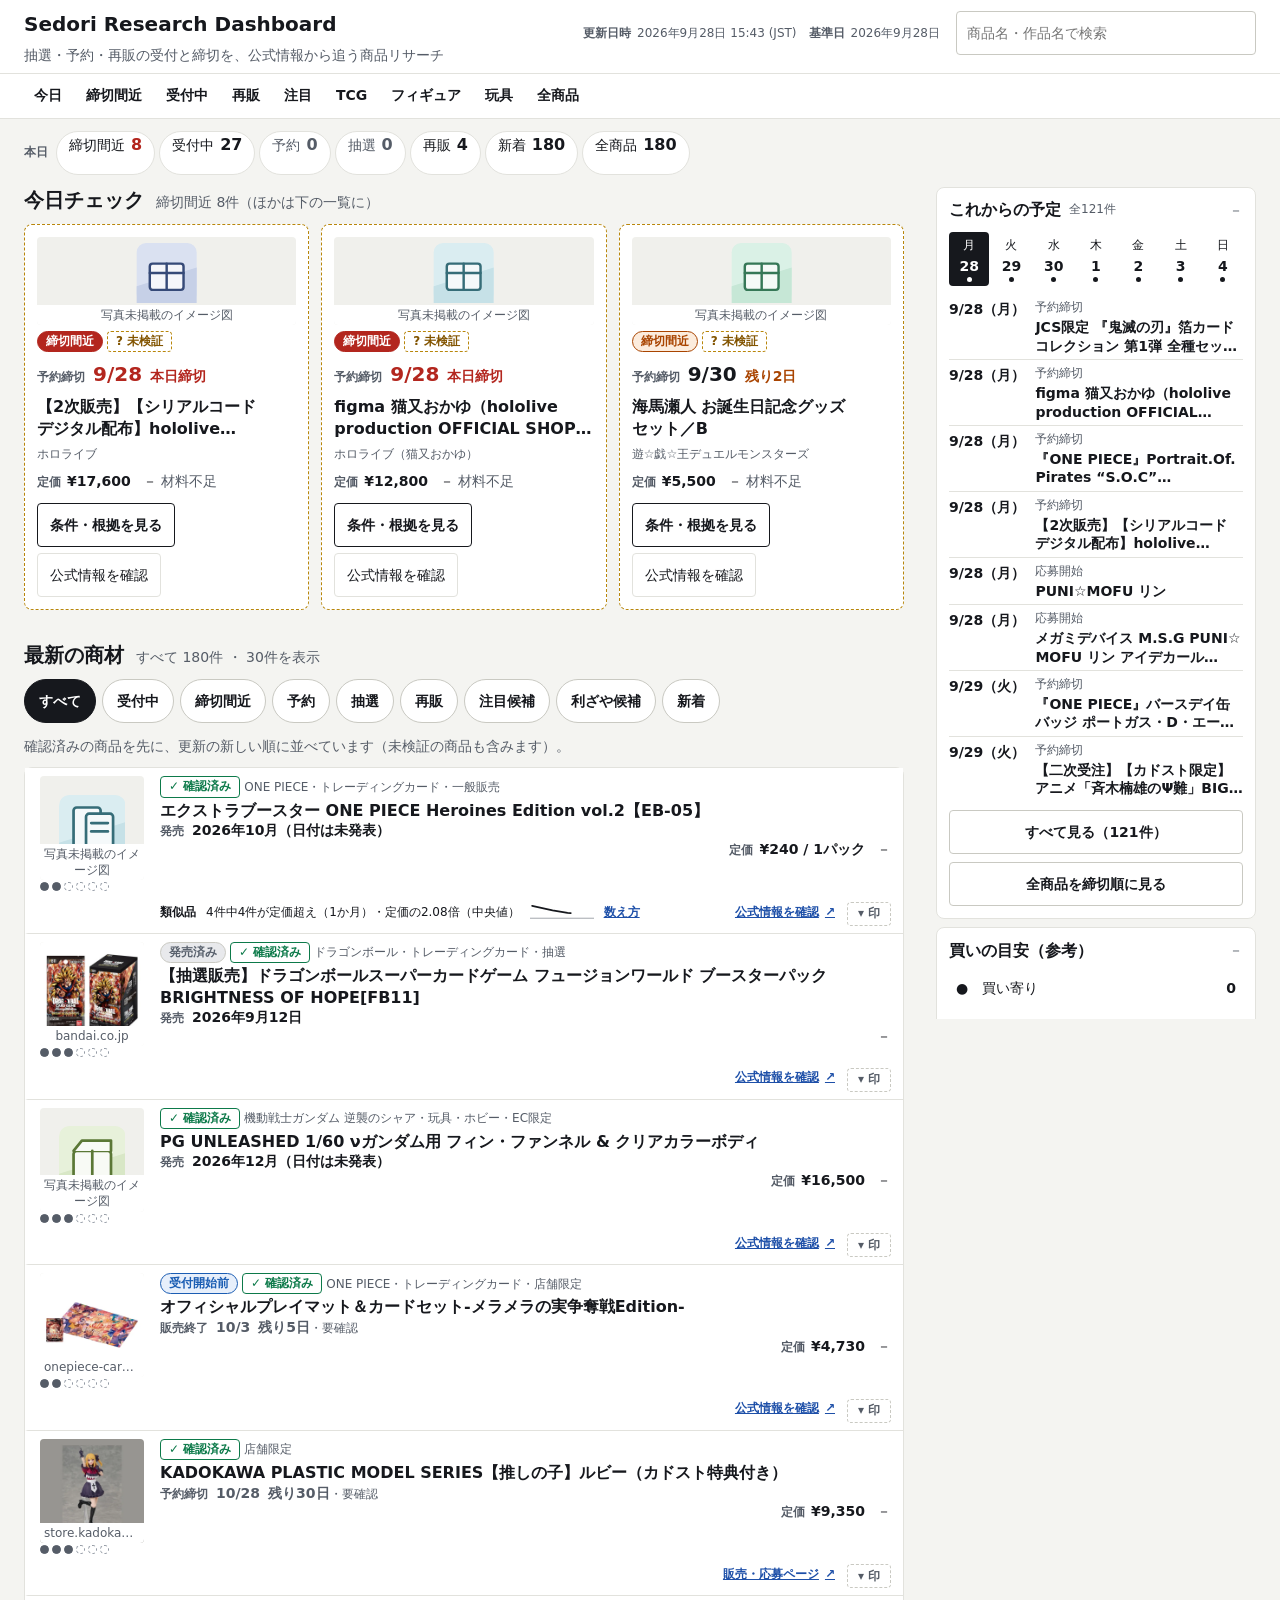
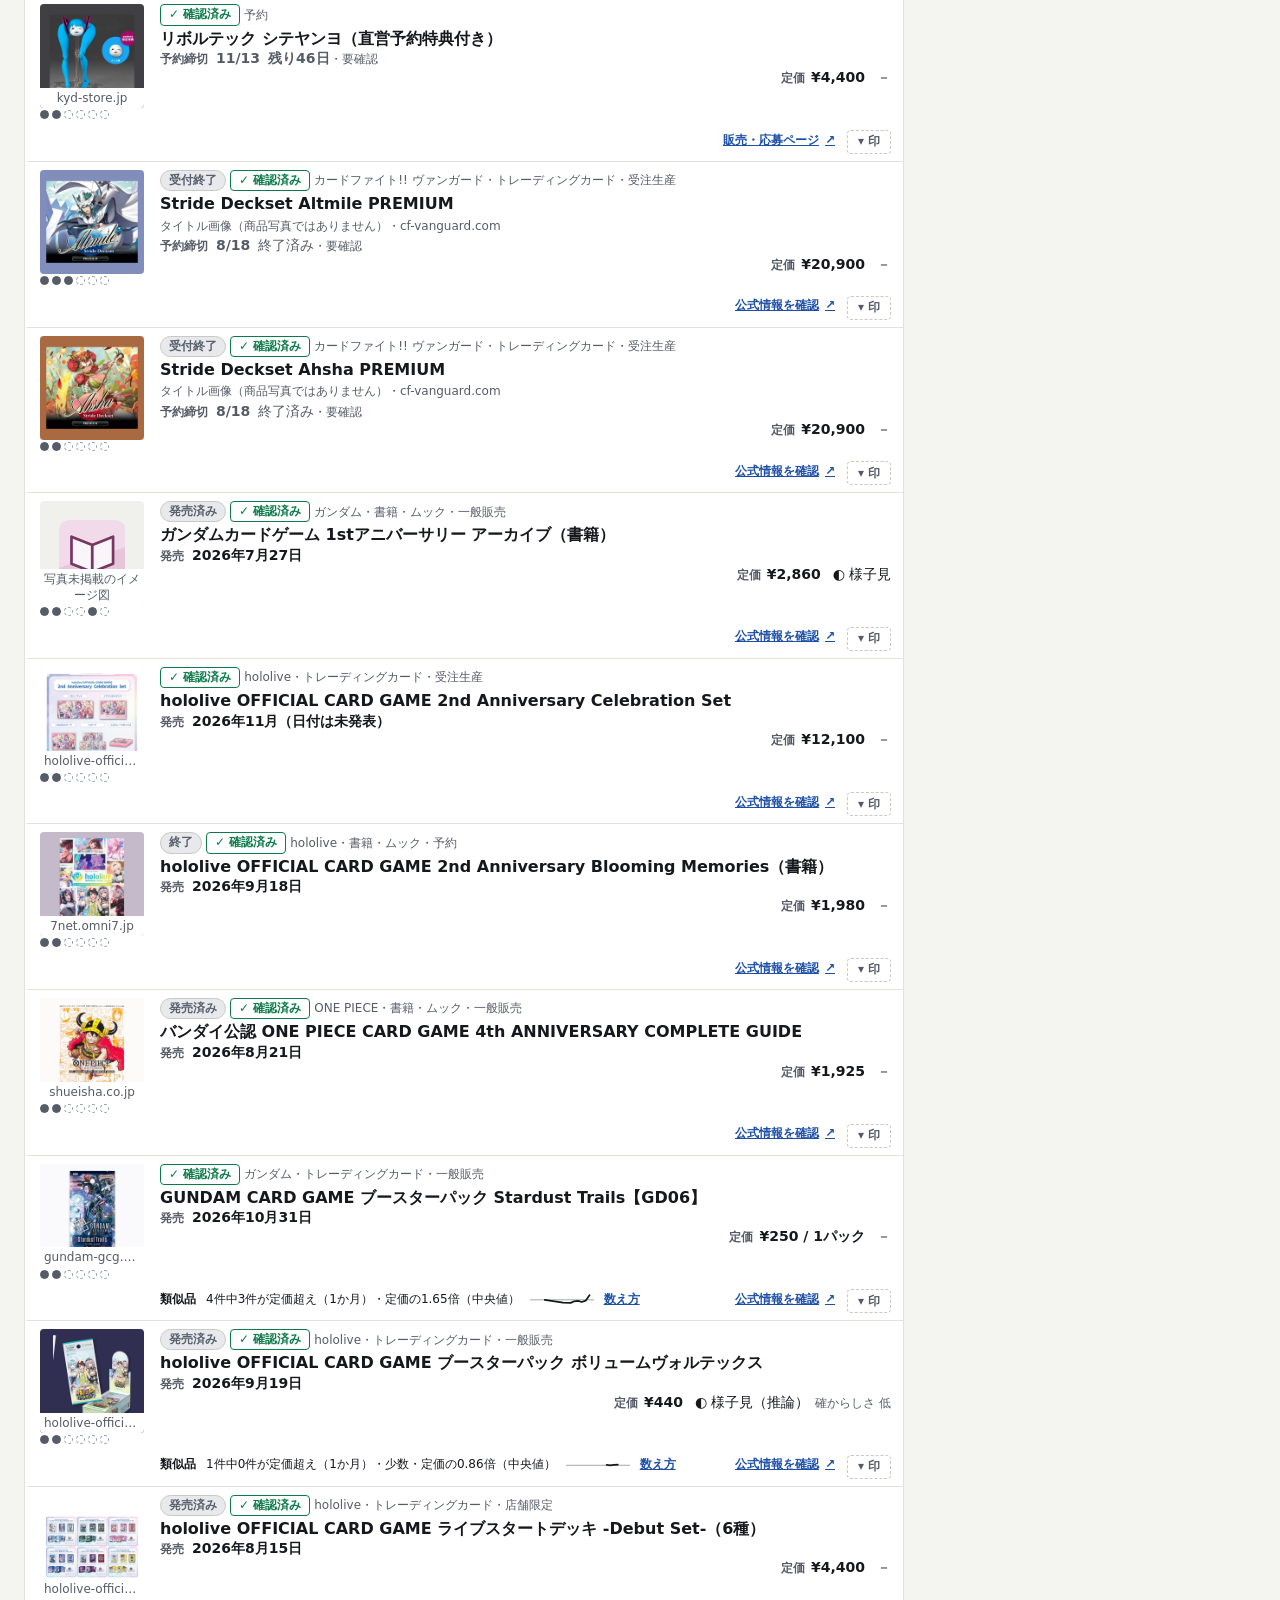
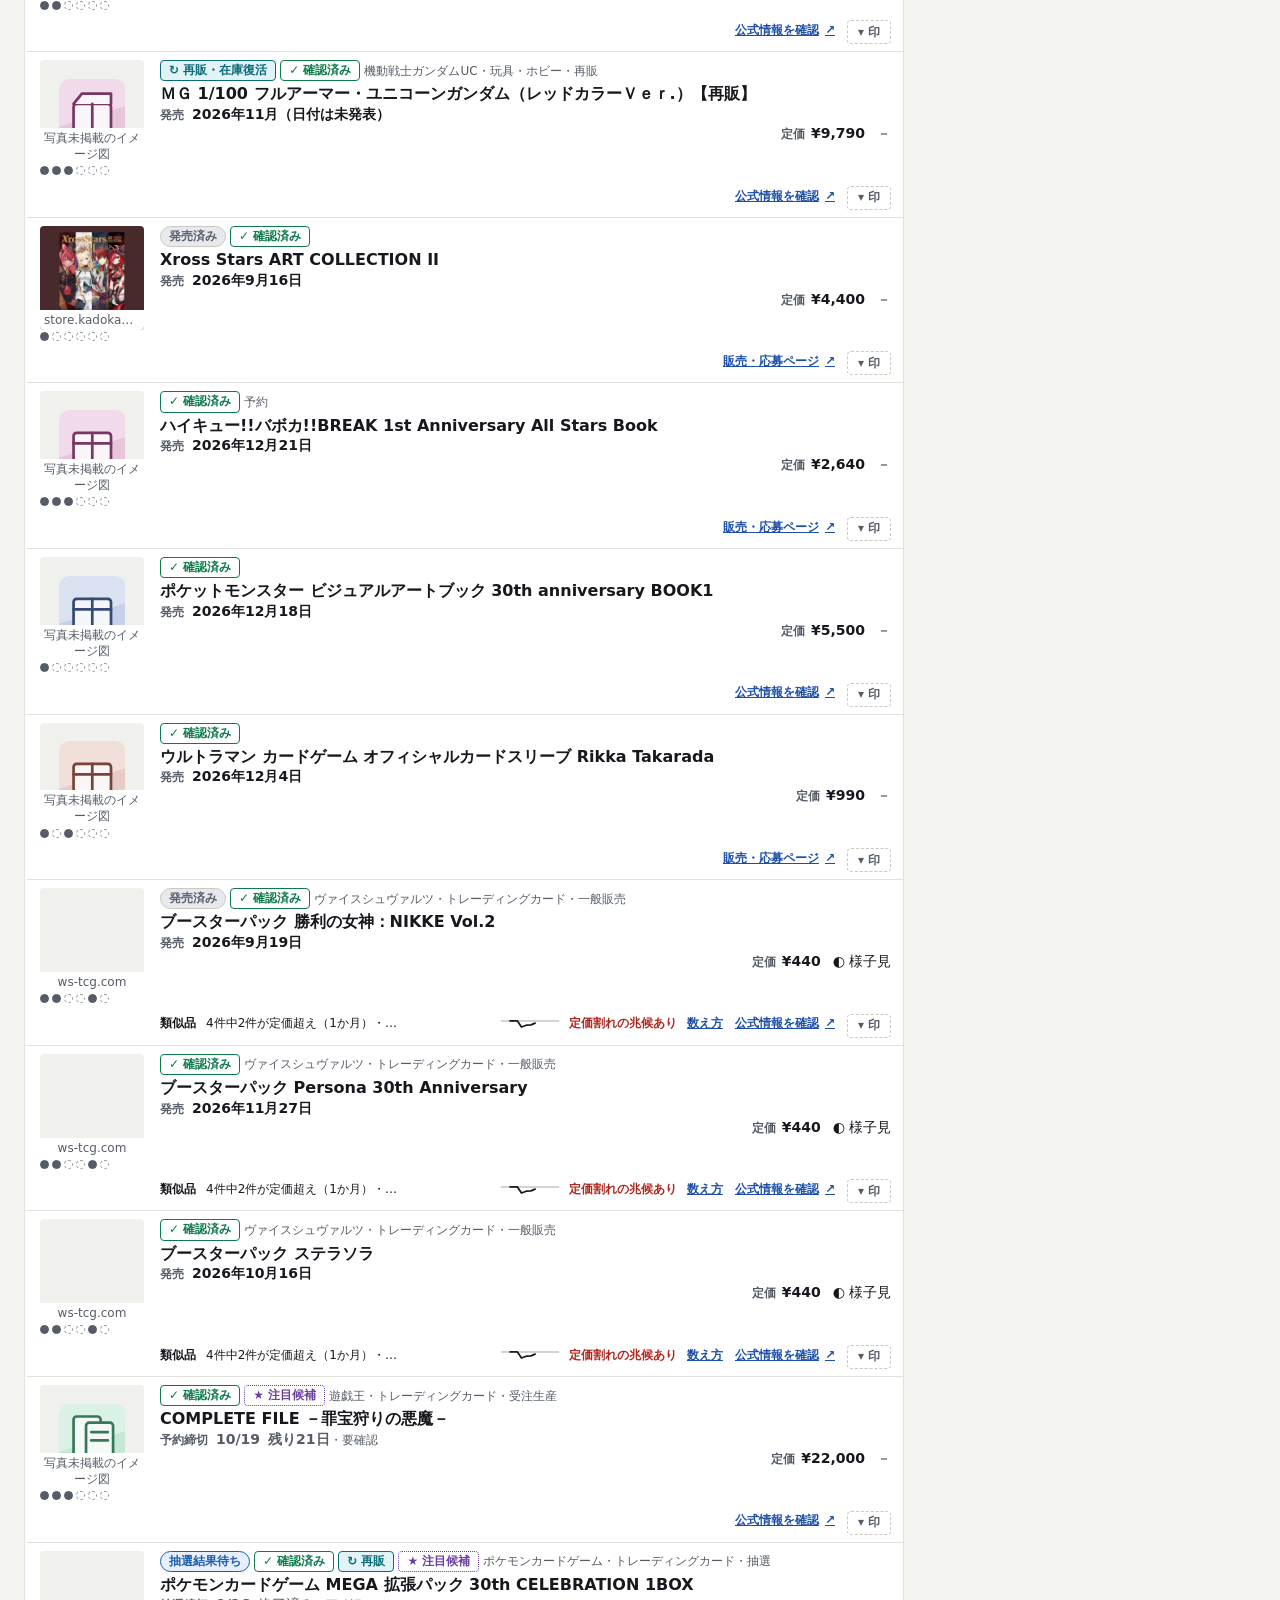
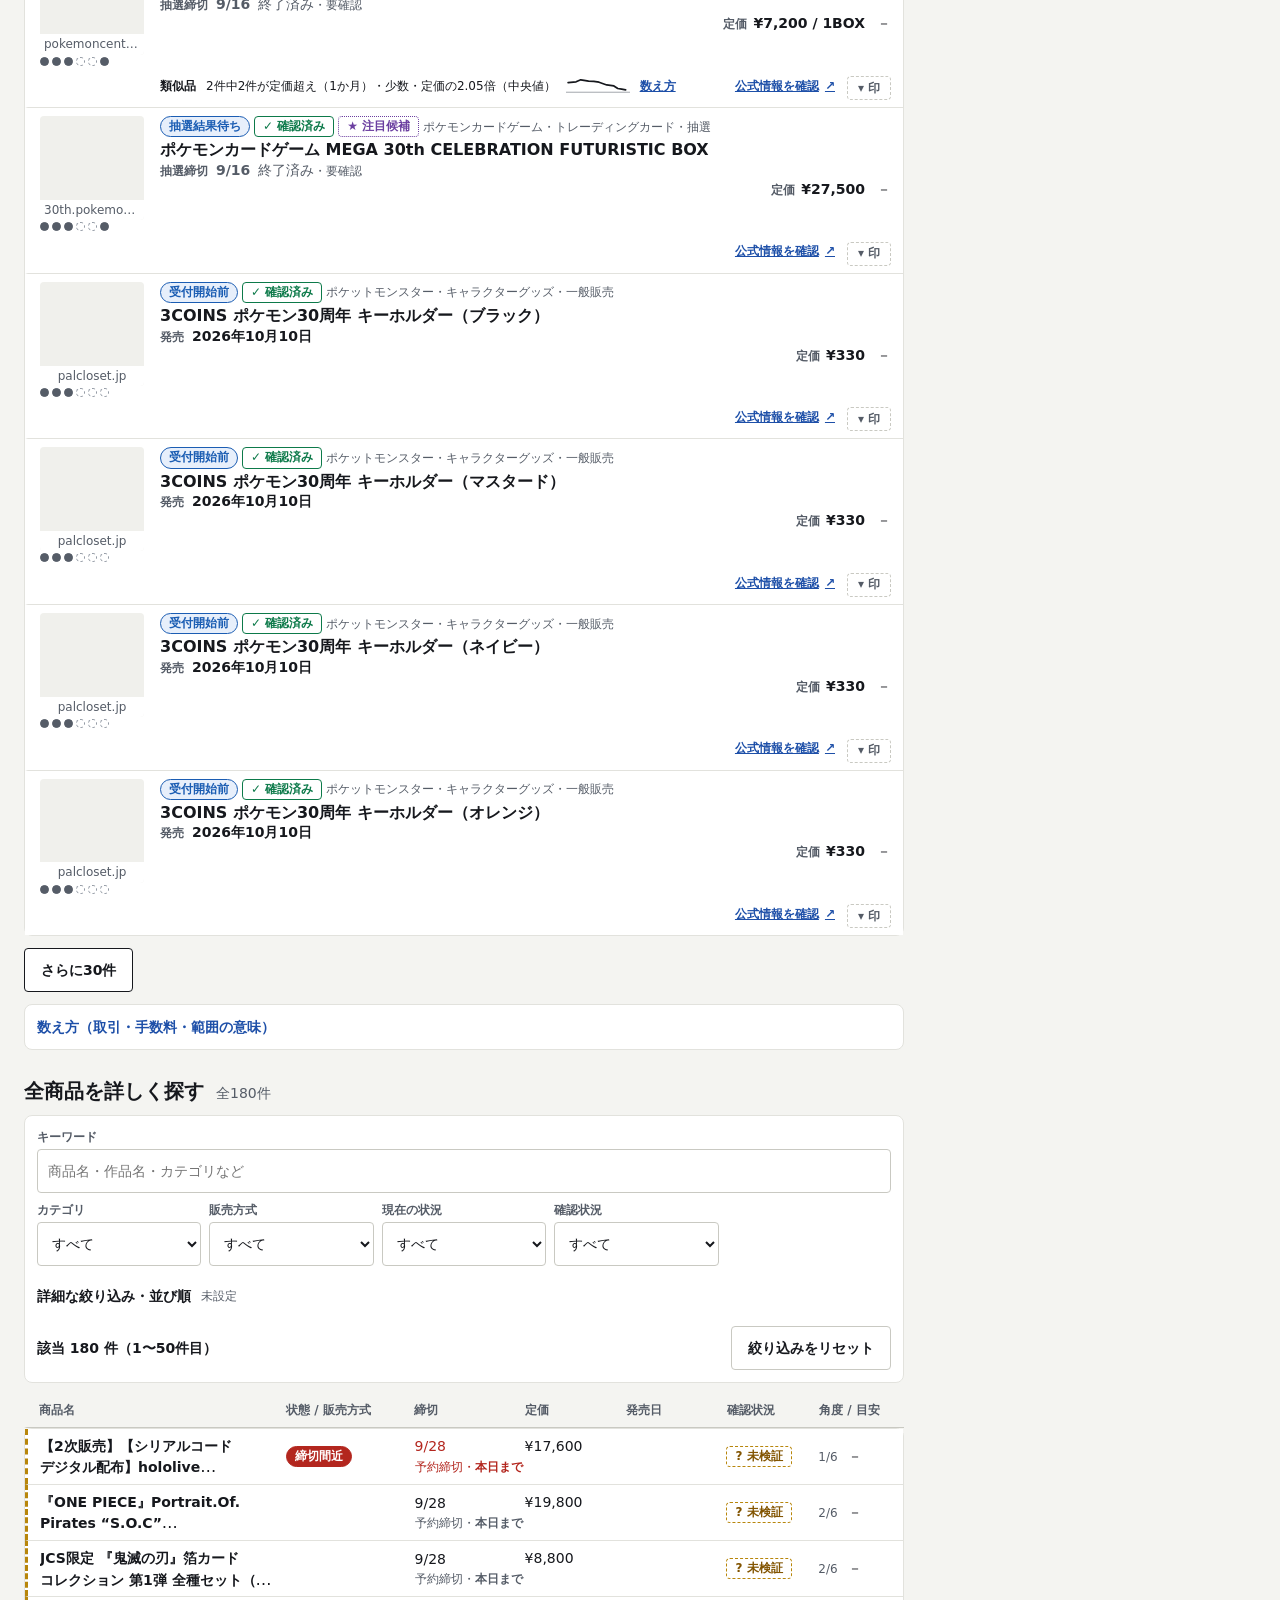
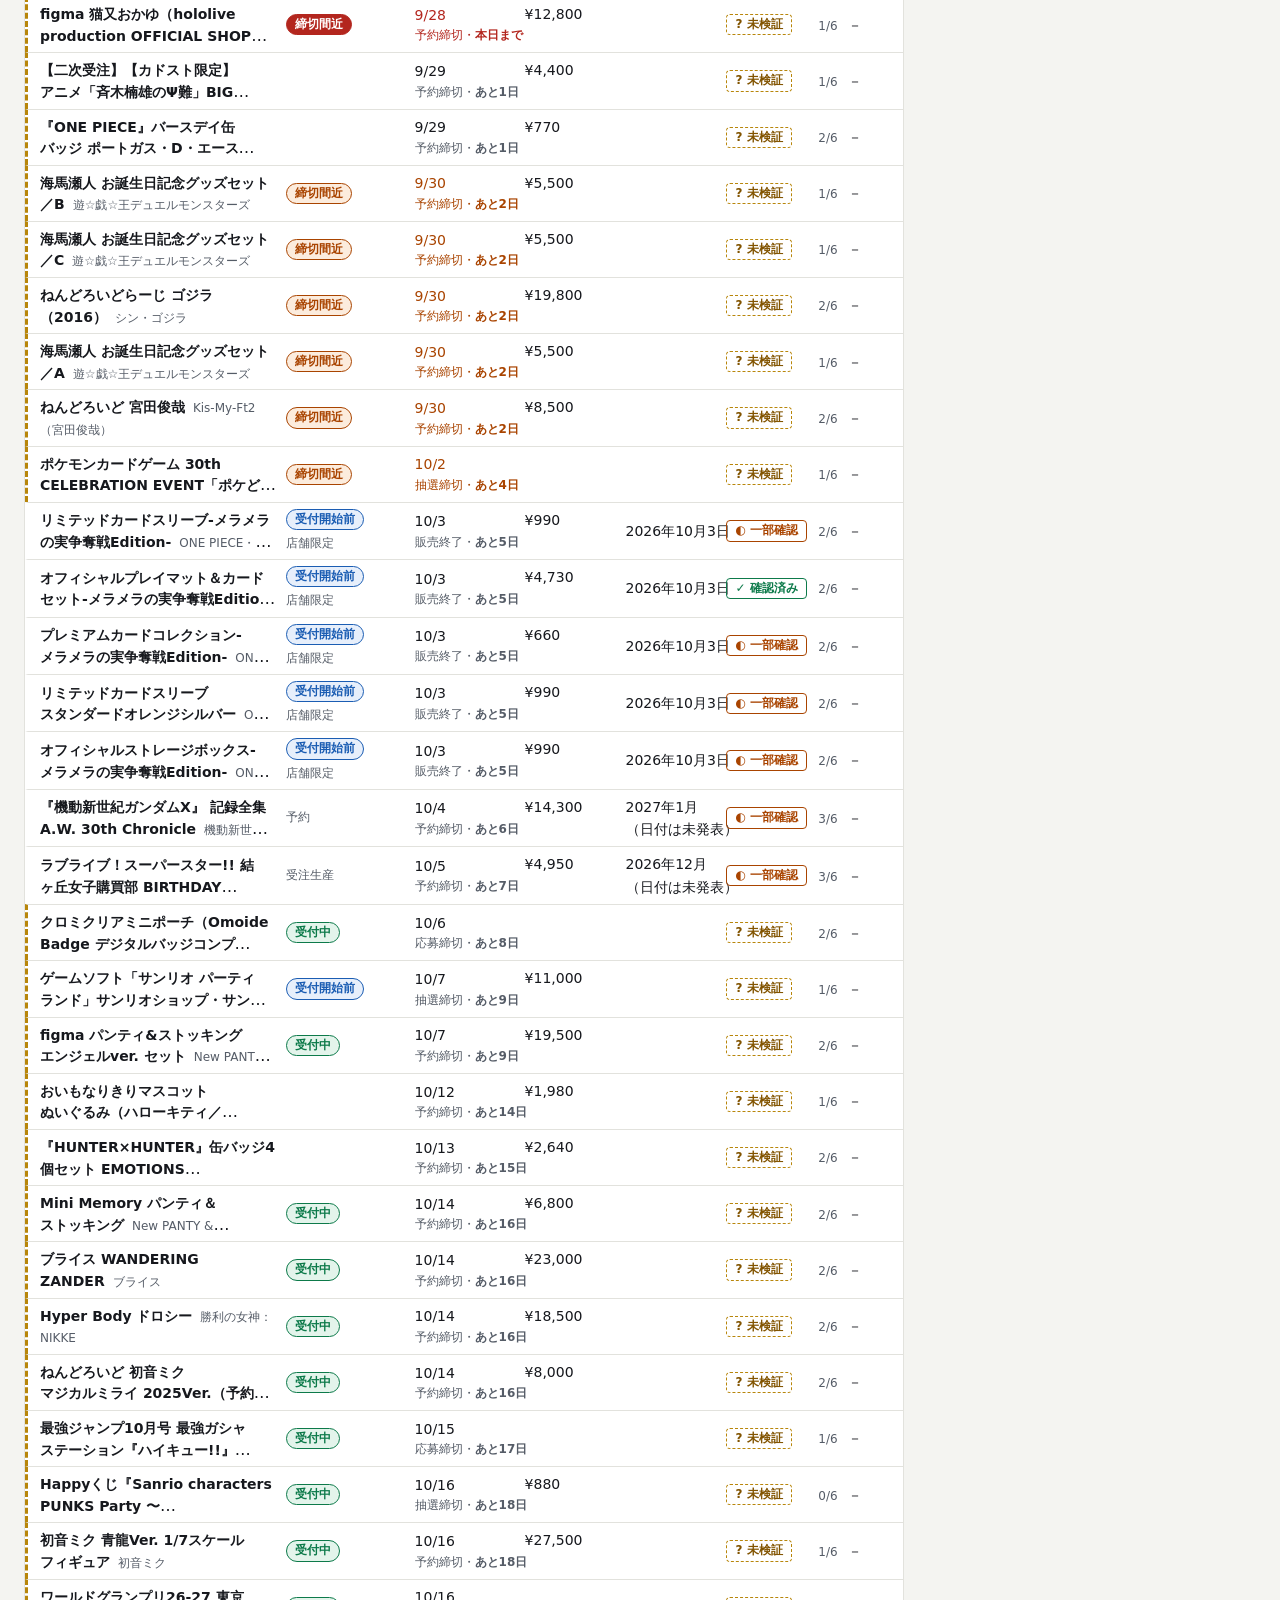
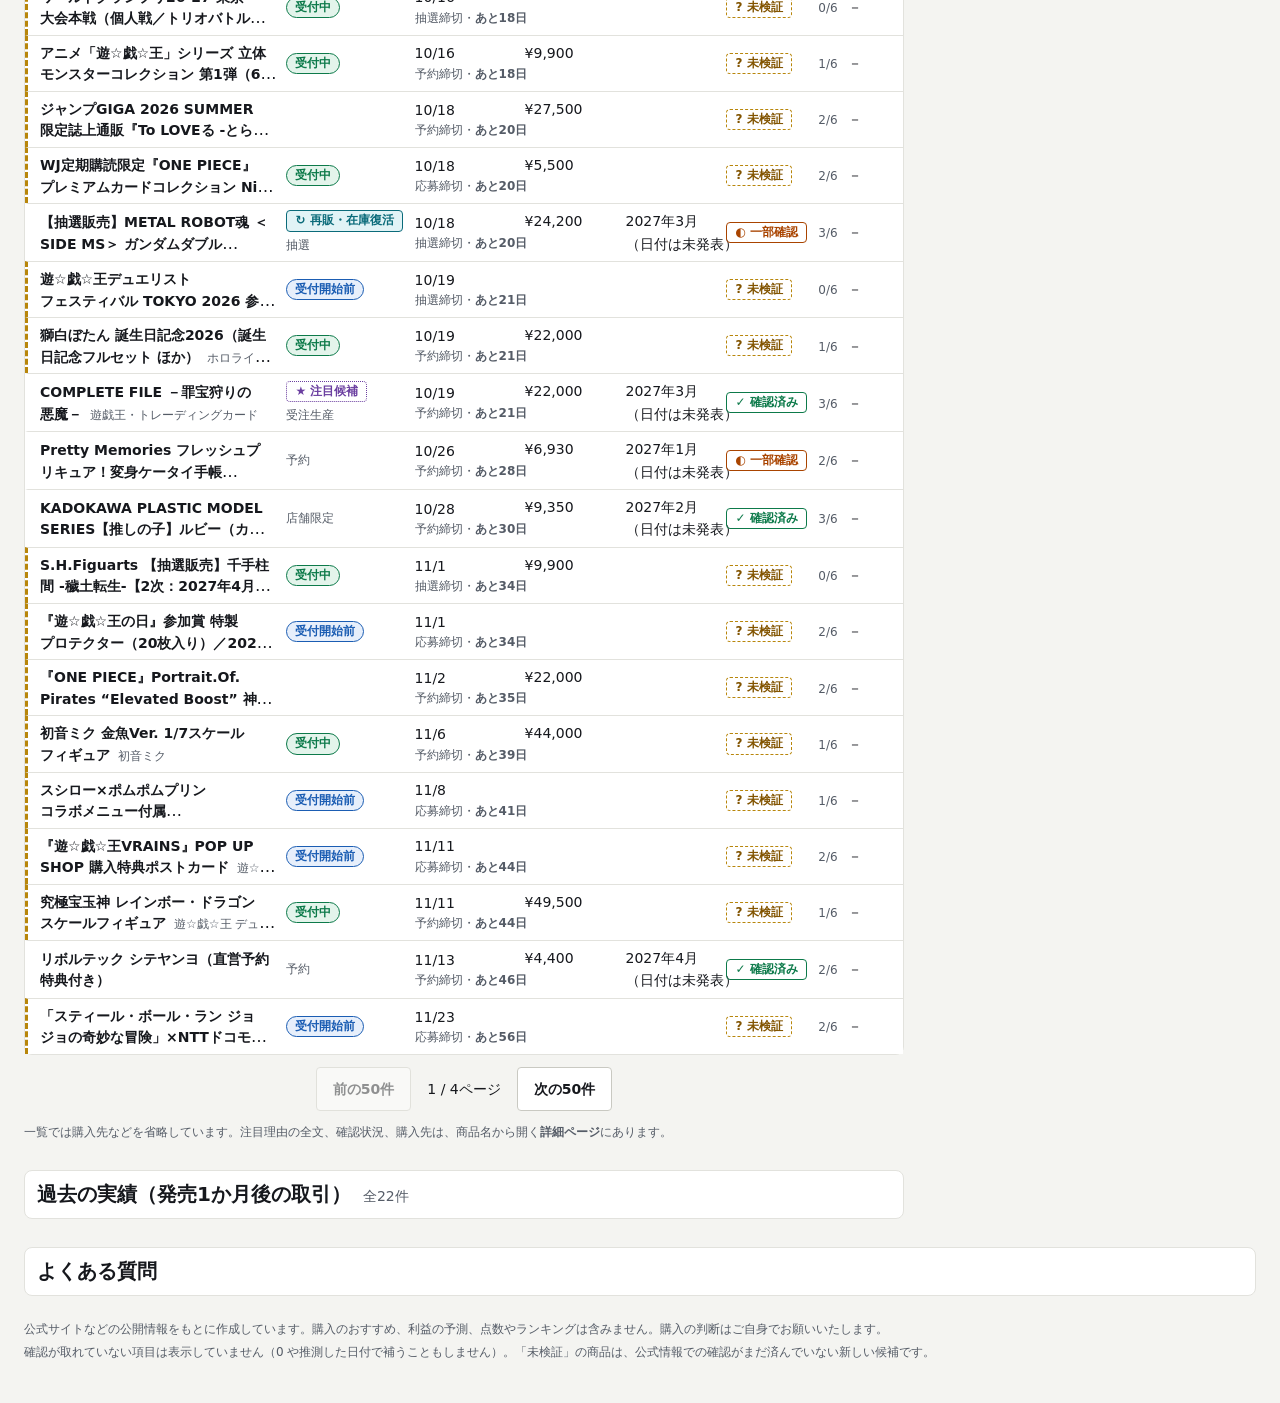
==== index.html @ 088f0142 "dashboard: update published data (2026-09-28 15:57 JST)" ====
<!DOCTYPE html>
<html lang="ja">
<head>
<meta charset="utf-8">
<meta name="viewport" content="width=device-width, initial-scale=1">
<meta name="color-scheme" content="light dark">
<meta name="referrer" content="no-referrer">
<meta http-equiv="Content-Security-Policy" content="default-src 'none'; script-src 'self'; style-src 'self' https://fonts.googleapis.com; font-src https://fonts.gstatic.com; connect-src 'self'; img-src 'self'; base-uri 'none'; form-action 'none'">
<meta name="description" content="抽選・予約・再販の受付状況や締切、発売日を、公式サイトなどの公開情報からまとめた一覧です。購入のおすすめや利益の予測は含みません。">
<title>Sedori Research Dashboard</title>
<link rel="preconnect" href="https://fonts.googleapis.com">
<link rel="preconnect" href="https://fonts.gstatic.com" crossorigin>
<link rel="stylesheet" href="https://fonts.googleapis.com/css2?family=IBM+Plex+Sans+JP:wght@400;500;700&amp;display=swap">
<link rel="stylesheet" href="assets/style.css">
</head>
<body data-page="index">
<a class="skip-link" href="#main">本文へ移動</a>

<!-- Masthead: name, one line of purpose, freshness, search. Compact on purpose: the first
     screen belongs to today's items, not to a banner. -->
<header class="masthead">
  <div class="shell masthead-in">
    <div class="brand">
      <p class="site-title"><a href="index.html">Sedori Research Dashboard</a></p>
      <p class="site-purpose">抽選・予約・再販の受付と締切を、公式情報から追う商品リサーチ</p>
    </div>
    <p class="site-meta">
      <span class="site-meta-item"><span class="site-meta-lbl">更新日時</span><span id="generated-at">—</span></span>
      <span class="site-meta-item"><span class="site-meta-lbl">基準日</span><span id="as-of">—</span></span>
    </p>
    <div class="masthead-search" role="search">
      <label class="visually-hidden" for="f-q-top">商品を検索</label>
      <input type="search" id="f-q-top" autocomplete="off" placeholder="商品名・作品名で検索">
    </div>
  </div>
</header>

<!-- Sticky navigation. In-page anchors; the old section ids select the matching feed chip. -->
<nav class="topnav" aria-label="主なメニュー">
  <div class="shell">
    <ul class="topnav-list" id="topnav-list">
      <li><a href="#today">今日</a></li>
      <li><a href="#sec-closing">締切間近</a></li>
      <li><a href="#sec-open">受付中</a></li>
      <li><a href="#sec-restock">再販</a></li>
      <li><a href="#sec-attention">注目</a></li>
      <li><button type="button" class="topnav-cat" data-nav-cat="TCG" aria-pressed="false">TCG</button></li>
      <li><button type="button" class="topnav-cat" data-nav-cat="FIGURE" aria-pressed="false">フィギュア</button></li>
      <li><button type="button" class="topnav-cat" data-nav-cat="TOY" aria-pressed="false">玩具</button></li>
      <li><a href="#sec-all">全商品</a></li>
    </ul>
  </div>
</nav>

<main class="shell" id="main">

  <div class="panel panel--error" id="error-panel" role="alert" hidden>
    <h2>データを読み込めませんでした</h2>
    <p id="error-detail"></p>
    <p>通信環境をご確認のうえ、しばらくしてからページを再読み込みしてください。</p>
  </div>

  <p class="loading" id="loading" role="status">商品の一覧を読み込んでいます…</p>

  <div id="app" hidden>

    <!-- Status strip: published counters (stats.json), one line. Each one selects the feed chip
         that uses the same predicate, so the number and the list never disagree. -->
    <div class="strip" id="kpi-row" role="group" aria-label="基準日の件数">
      <span class="strip-lbl">本日</span>
      <button type="button" class="kpi kpi--closing" data-kpi="closing" data-chip="closing" aria-pressed="false"><span class="kpi-label">締切間近</span><span class="kpi-num" id="kpi-closing">—</span></button>
      <button type="button" class="kpi" data-kpi="open" data-chip="open" aria-pressed="false"><span class="kpi-label">受付中</span><span class="kpi-num" id="kpi-open">—</span></button>
      <button type="button" class="kpi" data-kpi="preorder" data-chip="preorder" aria-pressed="false"><span class="kpi-label">予約</span><span class="kpi-num" id="kpi-preorder">—</span></button>
      <button type="button" class="kpi" data-kpi="lottery" data-chip="lottery" aria-pressed="false"><span class="kpi-label">抽選</span><span class="kpi-num" id="kpi-lottery">—</span></button>
      <button type="button" class="kpi" data-kpi="restock" data-chip="restock" aria-pressed="false"><span class="kpi-label">再販</span><span class="kpi-num" id="kpi-restock">—</span></button>
      <button type="button" class="kpi" data-kpi="new" data-chip="new" aria-pressed="false"><span class="kpi-label">新着</span><span class="kpi-num" id="kpi-new">—</span></button>
      <button type="button" class="kpi kpi--total" data-kpi="total" aria-pressed="false"><span class="kpi-label">全商品</span><span class="kpi-num" id="kpi-total">—</span></button>
    </div>

    <div class="layout">

      <!-- A 今日チェック: at most three FEATURED cards, closing soonest first. -->
      <section class="today" id="today" aria-labelledby="today-title">
        <div class="sec-head">
          <h2 class="sec-title" id="today-title">今日チェック</h2>
          <span class="sec-sub" id="today-sub"></span>
        </div>
        <ul class="featured" id="featured-list"></ul>
        <p class="sec-empty" id="today-empty" hidden>いまのところ、締切が近い受付中の商品はありません。</p>
      </section>

      <!-- B 最新の商材: one feed with chips. The old highlight sections are chips now; their ids stay
           here as anchors so links such as #sec-closing keep working and select the chip. -->
      <section class="sec sec--feed" id="feed" aria-labelledby="feed-title" data-sec>
        <span class="anchor" id="sec-closing"></span><span class="anchor" id="sec-nearterm"></span><span class="anchor" id="sec-open"></span><span class="anchor" id="sec-buyable"></span><span class="anchor" id="sec-lottery"></span><span class="anchor" id="sec-preorder"></span><span class="anchor" id="sec-restock"></span><span class="anchor" id="sec-attention"></span><span class="anchor" id="sec-margin"></span><span class="anchor" id="sec-backtest"></span><span class="anchor" id="sec-new"></span>
        <div class="sec-head">
          <h2 class="sec-title" id="feed-title">最新の商材</h2>
          <span class="sec-count" id="feed-count" data-sec-count aria-live="polite"></span>
        </div>
        <div class="chips-row" id="feed-chips" role="group" aria-label="表示する商品を選ぶ">
          <button type="button" class="fchip" data-chip="all" aria-pressed="true">すべて</button>
          <button type="button" class="fchip" data-chip="open" aria-pressed="false">受付中</button>
          <button type="button" class="fchip" data-chip="closing" aria-pressed="false">締切間近</button>
          <button type="button" class="fchip" data-chip="preorder" aria-pressed="false">予約</button>
          <button type="button" class="fchip" data-chip="lottery" aria-pressed="false">抽選</button>
          <button type="button" class="fchip" data-chip="restock" aria-pressed="false">再販</button>
          <button type="button" class="fchip" data-chip="attention" aria-pressed="false">注目候補</button>
          <button type="button" class="fchip" data-chip="margin" aria-pressed="false">利ざや候補</button>
          <button type="button" class="fchip" data-chip="new" aria-pressed="false">新着</button>
        </div>

        <div class="feed-notes">
          <p class="feed-note" data-note="all">確認済みの商品を先に、更新の新しい順に並べています（未検証の商品も含みます）。</p>
          <p class="feed-note" data-note="open" hidden>受付中であることを<strong>確認できた</strong>商品です（販売方式が公表されていないものを含みます）。</p>
          <p class="feed-note" data-note="closing" hidden>受付中であることを<strong>確認できた</strong>商品のうち、締切まで7日以内のものです。</p>
          <p class="feed-note" data-note="preorder" hidden>受付中を<strong>確認できた</strong>予約・受注生産の商品です。</p>
          <p class="feed-note" data-note="lottery" hidden>応募を受け付けていることを<strong>確認できた</strong>抽選です。</p>
          <p class="feed-note" data-note="restock" hidden>再販・在庫復活を<strong>確認できた</strong>商品です。</p>
          <p class="feed-note" data-note="attention" hidden>販売方法の制限と類似品の取引記録の<strong>両方を確認できた</strong>商品です。おすすめや期待値を示すものではありません。</p>
          <p class="feed-note" id="sec-new-note" data-note="new" hidden>掲載を始めてから14日以内の商品です。</p>
          <div class="feed-note margin-box" data-note="margin" hidden>
            <p class="margin-state" id="margin-state" aria-live="polite"></p>
            <p class="margin-caveat">類似商品の発売後の取引を参考に表示しています。利益予測ではありません。</p>
            <details class="margin-how">
              <summary>算出方法を見る</summary>
              <ul class="margin-keys">
                <li><strong>並び</strong><span>買いの目安（この商品自身の根拠を先に、推論を後に）→ 似た商品の取引価格が定価の何倍だったか → 締切の近さ。順位や評価ではありません。</span></li>
                <li><strong>倍率</strong><span>数字はすべて似た過去の商品の取引で、この商品の価格ではありません。取引価格の中央値を、その商品の定価で割ったものです（販売手数料を引く前）。</span></li>
                <li><strong>利益ではありません</strong><span>目安の段階は販売手数料を引いた価格で比べていますが、送料などの費用は差し引いていません。定価で買えた場合の話で、抽選品は当選が前提です。</span></li>
                <li><strong>推論</strong><span>この商品自身ではなく、似た種類の商品の過去の結果から出した目安です。確からしさ「低」です。</span></li>
              </ul>
            </details>
            <div class="margin-near-wrap" id="margin-near-wrap" hidden>
              <h3 class="sub-title">判定に近い商品（あと何が必要か）</h3>
              <ul class="margin-near" id="margin-near"></ul>
            </div>
          </div>
        </div>

        <ul class="feed-list" id="feed-list" data-sec-list></ul>
        <p class="sec-empty" id="feed-empty" data-sec-empty hidden></p>

        <!-- 締切間近 only: rows whose date is within 7 days but whose acceptance was not confirmed.
             Deliberately a weaker, separate list — never counted or styled as 締切間近. -->
        <div class="feed-aux" id="feed-aux" hidden>
          <h3 class="sub-title"><span class="tag-warn">要確認</span>期日が7日以内（締切間近以外）</h3>
          <p class="feed-aux-note">期日まで7日以内ですが、<strong>受付中かどうかはまだ確認できていません</strong>。応募の前に公式ページをご確認ください。</p>
          <ul class="feed-list feed-list--aux" id="feed-aux-list"></ul>
        </div>

        <div class="feed-foot">
          <button type="button" class="btn" id="feed-more" hidden>さらに30件</button>
          <button type="button" class="btn btn--quiet" id="feed-to-list" hidden>この条件で全商品一覧を開く</button>
        </div>
      </section>

      <!-- Right rail (desktop) / inline modules (phone). -->
      <aside class="rail" id="rail" aria-label="予定と絞り込み">

        <details class="rail-mod" id="sec-schedule" data-open-phone open>
          <summary class="rail-sum"><span class="rail-title" id="sched-title">これからの予定</span><span class="rail-aux" id="sched-count"></span></summary>
          <div class="rail-body">
            <ol class="sched-week" id="sched-week" aria-label="基準日からの7日間"></ol>
            <ul class="sched-list" id="sched-list" aria-label="予定の一覧"></ul>
            <p class="sched-empty" id="sched-empty" hidden>この分野で、基準日以降の日付が公表されている予定はありません。</p>
            <button type="button" class="btn btn--quiet sched-more" id="sched-more" aria-expanded="false" aria-controls="sched-list" hidden>すべて見る</button>
            <button type="button" class="btn btn--quiet sched-more" id="sched-to-list">全商品を締切順に見る</button>
          </div>
        </details>

        <!-- 買いの目安（参考）: four counts, glyph + word (never colour alone). Each filters 全商品一覧. -->
        <details class="rail-mod" id="buy-panel">
          <summary class="rail-sum"><span class="rail-title" id="buy-title">買いの目安（参考）</span></summary>
          <div class="rail-body">
            <ul class="buy-list">
              <li><button type="button" class="buy-line" data-buy="LEAN_BUY" aria-pressed="false"><span class="buy-glyph" aria-hidden="true">●</span><span class="buy-word">買い寄り</span><span class="buy-n" id="buy-n-LEAN_BUY">—</span><span class="buy-inf" id="buy-inf-LEAN_BUY" hidden></span></button></li>
              <li><button type="button" class="buy-line" data-buy="MIXED_SIGNALS" aria-pressed="false"><span class="buy-glyph" aria-hidden="true">◐</span><span class="buy-word">様子見</span><span class="buy-n" id="buy-n-MIXED_SIGNALS">—</span><span class="buy-inf" id="buy-inf-MIXED_SIGNALS" hidden></span></button></li>
              <li><button type="button" class="buy-line" data-buy="LEAN_SKIP" aria-pressed="false"><span class="buy-glyph" aria-hidden="true">○</span><span class="buy-word">見送り寄り</span><span class="buy-n" id="buy-n-LEAN_SKIP">—</span><span class="buy-inf" id="buy-inf-LEAN_SKIP" hidden></span></button></li>
              <li><button type="button" class="buy-line" data-buy="NOT_ENOUGH_EVIDENCE" aria-pressed="false"><span class="buy-glyph" aria-hidden="true">－</span><span class="buy-word">材料不足</span><span class="buy-n" id="buy-n-NOT_ENOUGH_EVIDENCE">—</span></button></li>
            </ul>
            <p class="rail-note" id="buy-headline" aria-live="polite">類似商品の発売後取引を参考表示。利益予測ではありません。</p>
            <a class="rail-link" id="buy-go" href="#sec-margin">利ざや候補を見る（<span id="buy-go-n">—</span>件）</a>
          </div>
        </details>

        <!-- あなたのチェック: the reader's own marks (browser only). -->
        <details class="rail-mod" id="my-check">
          <summary class="rail-sum"><span class="rail-title" id="my-check-title">あなたのチェック</span></summary>
          <div class="rail-body">
            <div class="my-check-grid">
              <button type="button" class="my-check-item" data-mark-filter="CANDIDATE"><span class="my-check-n" id="my-check-candidate">0</span><span>購入候補</span></button>
              <button type="button" class="my-check-item" data-mark-filter="WATCH"><span class="my-check-n" id="my-check-watch">0</span><span>様子見</span></button>
              <button type="button" class="my-check-item" data-mark-filter="SKIP"><span class="my-check-n" id="my-check-skip">0</span><span>見送り</span></button>
            </div>
            <p class="rail-note" id="my-check-note">印は各商品の「印」から付けられます。お使いのブラウザにだけ保存され、外部には送信されません。</p>
          </div>
        </details>

        <!-- 分野: buttons with aria-pressed (one at a time). A tab narrows every list on this page. -->
        <section class="rail-mod rail-mod--plain cat-tabs" id="cat-tabs" aria-labelledby="cat-tabs-title">
          <h2 class="rail-title" id="cat-tabs-title">分野</h2>
          <div class="cat-tabs-row" id="cat-tabs-row"></div>
          <p class="rail-note" id="cat-tabs-note" aria-live="polite" hidden></p>
        </section>

        <!-- 状態: one tap filters 全商品一覧 by the acceptance state. -->
        <section class="rail-mod rail-mod--plain" id="status-quick" aria-labelledby="status-quick-title">
          <h2 class="rail-title" id="status-quick-title">状態</h2>
          <div class="status-row" id="status-row"></div>
        </section>

        <details class="rail-mod" id="legend">
          <summary class="rail-sum"><span class="rail-title">使い方・表示の読み方</span></summary>
          <div class="rail-body">
            <ol class="howto-steps">
              <li><strong>今日の締切を見る</strong>「締切間近」「受付中」は受付中を確認できた商品だけです。</li>
              <li><strong>気になる商品に印を付ける</strong>各商品の「印」から。印はこのブラウザにだけ保存されます。</li>
              <li><strong>詳細ページで根拠を確かめる</strong>受付期間・出典・確認状況をすべて載せています。購入の判断はご自身でお願いします。</li>
            </ol>
            <ul class="legend-list">
              <li><span class="legend-sample"><span class="badge badge--open">受付中</span><span class="badge badge--urgent">締切間近</span></span><span><strong>塗りつぶし</strong>は、いまの状態です。</span></li>
              <li><span class="legend-sample"><span class="badge badge--ev-verified">確認済み</span><span class="badge badge--ev-partial">一部確認</span><span class="badge badge--ev-none">未検証</span></span><span><strong>枠線</strong>は、情報をどこまで確認できたかです。「未検証」は公式情報での確認がまだの商品です。</span></li>
              <li><span class="legend-sample"><span class="badge badge--flag">新着</span><span class="badge badge--restock">再販</span><span class="badge badge--attention">注目候補</span></span><span><strong>角型</strong>は補足の目印です。おすすめや買い時を示すものではありません。</span></li>
              <li><span class="legend-sample"><span class="buy-glyph" aria-hidden="true">● ◐ ○ －</span></span><span><strong>買いの目安</strong>は似た商品の過去の取引からの参考で、利益ではありません。あなたの「印」とは別のものです。</span></li>
              <li><span><strong>確認が取れていない項目は表示していません。</strong>載っていないことは「なし」や「0」という意味ではありません。</span></li>
            </ul>
          </div>
        </details>
      </aside>

      <!-- C 全商品を詳しく探す: the screener. Search + 4 basic filters + 詳細, dense table, 50 rows a page. -->
      <section class="sec sec--all" id="sec-all" aria-labelledby="all-title">
        <div class="sec-head">
          <h2 class="sec-title" id="all-title">全商品を詳しく探す</h2>
          <span class="sec-count" id="all-count"></span>
        </div>

        <div class="active-sec" id="active-sec" hidden>
          <span class="active-sec-label">絞り込み中:</span>
          <span class="active-sec-name" id="active-sec-name"></span>
          <button type="button" class="btn btn--quiet" id="active-sec-clear">この絞り込みを解除</button>
        </div>

        <form class="toolbar" id="toolbar" role="search" aria-label="商品の絞り込み">
          <div class="tb-grid">
            <div class="field tb-search">
              <label class="field-label" for="f-q">キーワード</label>
              <input type="search" id="f-q" name="q" autocomplete="off" placeholder="商品名・作品名・カテゴリなど">
            </div>
            <div class="field">
              <label class="field-label" for="f-cat">カテゴリ</label>
              <select id="f-cat"><option value="">すべて</option></select>
            </div>
            <div class="field">
              <label class="field-label" for="f-mode">販売方式</label>
              <select id="f-mode"><option value="">すべて</option></select>
            </div>
            <div class="field">
              <label class="field-label" for="f-status">現在の状況</label>
              <select id="f-status"><option value="">すべて</option></select>
            </div>
            <div class="field">
              <label class="field-label" for="f-ev">確認状況</label>
              <select id="f-ev">
                <option value="">すべて</option>
                <option value="VERIFIED">確認済み</option>
                <option value="PARTIAL">一部確認</option>
                <option value="UNVERIFIED">未検証</option>
              </select>
            </div>
          </div>

          <details class="tb-adv" id="tb-adv">
            <summary class="tb-adv-sum"><span>詳細な絞り込み・並び順</span><span class="tb-adv-state" id="tb-adv-state">未設定</span></summary>
            <div class="tb-grid">
              <div class="field">
                <label class="field-label" for="f-deadline">締切</label>
                <select id="f-deadline">
                  <option value="">すべて</option>
                  <option value="24h">24時間以内（受付中を確認）</option>
                  <option value="3d">3日以内（受付中を確認）</option>
                  <option value="7d">7日以内（受付中を確認）</option>
                  <option value="near_unconfirmed">7日以内（締切間近以外）</option>
                </select>
              </div>
              <div class="field">
                <label class="field-label" for="f-release">発売日</label>
                <select id="f-release">
                  <option value="">すべて</option>
                  <option value="upcoming">発売前</option>
                  <option value="released">発売済み</option>
                </select>
              </div>
              <div class="field">
                <label class="field-label" for="f-signal">注目理由</label>
                <select id="f-signal"><option value="">すべて</option></select>
              </div>
              <div class="field">
                <label class="field-label" for="f-profit">材料の集まり具合</label>
                <select id="f-profit">
                  <option value="">すべて</option>
                  <option value="NOT_EVALUATED">未評価</option>
                  <option value="PARTIAL">一部を確認</option>
                  <option value="ROUTE_EVIDENCE_PARTIAL">取得経路のみ確認</option>
                  <option value="PRICE_EVIDENCE_READY">過去の取引価格を確認</option>
                  <option value="FORMAL_READY">必要な材料がそろった</option>
                </select>
              </div>
              <div class="field">
                <label class="field-label" for="f-mark">あなたの印</label>
                <select id="f-mark">
                  <option value="">すべて</option>
                  <option value="UNDECIDED">印なし</option>
                  <option value="CANDIDATE">購入候補</option>
                  <option value="WATCH">様子見</option>
                  <option value="SKIP">見送り</option>
                </select>
              </div>
              <div class="field">
                <label class="field-label" for="f-buy">買いの目安</label>
                <select id="f-buy">
                  <option value="">すべて</option>
                  <option value="LEAN_BUY">買い寄り</option>
                  <option value="MIXED_SIGNALS">様子見</option>
                  <option value="LEAN_SKIP">見送り寄り</option>
                  <option value="NOT_ENOUGH_EVIDENCE">判断材料不足</option>
                </select>
              </div>
              <div class="field">
                <label class="field-label" for="f-sort">並び順</label>
                <select id="f-sort">
                  <option value="deadline">締切が近い順</option>
                  <option value="buy">買いの目安順</option>
                  <option value="new">新着順</option>
                  <option value="release">発売日順</option>
                  <option value="price">定価が安い順</option>
                  <option value="updated">更新順</option>
                </select>
              </div>
            </div>
            <div class="tb-toggles">
              <label class="chk"><input type="checkbox" id="f-new"><span>新着のみ</span></label>
              <label class="chk"><input type="checkbox" id="f-restock"><span>再販情報がある商品のみ</span></label>
              <label class="chk"><input type="checkbox" id="f-attn"><span>注目候補のみ</span></label>
            </div>
          </details>

          <div class="tb-foot">
            <p class="result-count" id="result-count" aria-live="polite" aria-atomic="true">該当 — 件</p>
            <button type="button" class="btn btn--quiet" id="btn-reset">絞り込みをリセット</button>
          </div>
        </form>

        <!-- Column header of the desktop table. Sticky, so a column keeps its meaning while scrolling. -->
        <div class="list-head" id="list-head" aria-hidden="true">
          <span>商品名</span><span>状態 / 販売方式</span><span>締切</span><span>定価</span>
          <span>発売日</span><span>確認状況</span><span>角度 / 目安</span>
        </div>

        <ul class="screener" id="list"></ul>

        <p class="empty" id="list-empty" hidden>条件に合う商品が見つかりませんでした。キーワードを短くするか、「絞り込みをリセット」ですべての商品を表示できます。</p>

        <nav class="pager" id="list-pager" aria-label="全商品一覧のページ" hidden>
          <button type="button" class="btn btn--quiet" id="pager-prev">前の50件</button>
          <span class="pager-state" id="pager-state" aria-live="polite"></span>
          <button type="button" class="btn btn--quiet" id="pager-next">次の50件</button>
        </nav>

        <p class="note-line" id="list-note">一覧では購入先などを省略しています。注目理由の全文、確認状況、購入先は、商品名から開く<strong>詳細ページ</strong>にあります。</p>
      </section>

      <!-- D 過去の実績: collapsed. Realised arithmetic of past products, not the current products' prices. -->
      <details class="past" id="sec-track" hidden>
        <summary class="past-sum"><span class="sec-title" id="track-title">過去の実績（発売1か月後の取引）</span><span class="sec-count" id="track-count"></span></summary>
        <p class="note-line">過去に発売された商品が、発売1か月後にいくらで取引されたかの実績です（取引3件以上・期間を最後まで集計できたものだけ）。定価の何倍で売れたかの順に並べています。販売手数料10%を引いた受取額と定価の差と、公式料金表の送料の幅を示しています。仕入れ時の送料・梱包材は含まず、利益ではありません。</p>
        <ul class="track-list" id="track-list"></ul>
      </details>

    </div>
  </div>

  <!-- よくある質問 / 表示の読み方: closed by default. -->
  <details class="faq" id="faq">
    <summary class="faq-sum"><span class="sec-title">よくある質問</span></summary>
    <dl class="faq-list">
      <div>
        <dt>当選しやすさや当選確率は分かりますか？</dt>
        <dd>当選確率は掲載していません。応募者数や当選数が公表されておらず、計算できないためです。代わりに、抽選かどうか、応募期間、当選発表日、購入・応募の上限など、公表されている情報を載せています。</dd>
      </div>
      <div>
        <dt>利益の見込みは分かりますか？</dt>
        <dd>利益額や見込み額は表示しません。「利ざや候補」は買いの目安と似た商品の倍率の順に並べた参考で、利益の順位ではありません。似た過去の商品が販売手数料を引いても定価をどれだけ上回って取引されたかを詳細ページに載せていますが、送料などは差し引いていないため利益ではありません。定価で購入できた場合の数字で、抽選品は当選が前提です。</dd>
      </div>
      <div>
        <dt>「定価」は仕入れ値ですか？</dt>
        <dd>メーカーなどが公式に発表している価格で、仕入れ値とは別のものです。「取得原価」は、購入経路ごとに金額の裏付けが取れた場合だけ表示します。</dd>
      </div>
      <div>
        <dt>いつの情報ですか？</dt>
        <dd>ページ上部の「更新日時」「基準日」時点の情報です。「あと◯日」は基準日から数えています。</dd>
      </div>
      <div>
        <dt>付けた印は他の人に見えますか？</dt>
        <dd>見えません。「購入候補」「様子見」「見送り」の印はお使いのブラウザにだけ保存され、外部には送信されません。</dd>
      </div>
    </dl>
  </details>

  <footer class="site-footer">
    <p>公式サイトなどの公開情報をもとに作成しています。購入のおすすめ、利益の予測、点数やランキングは含みません。購入の判断はご自身でお願いいたします。</p>
    <p>確認が取れていない項目は表示していません（0 や推測した日付で補うこともしません）。「未検証」の商品は、公式情報での確認がまだ済んでいない新しい候補です。</p>
  </footer>
</main>

<script src="assets/app.js"></script>
</body>
</html>
---- assets/style.css ----
/* =========================================================================
   Sedori Research Dashboard — style.css
   One pass, twelve ordered sections. A selector is defined once; it appears
   again only inside a media / container query (section 11) or as a state
   variant (sections 10 and 12). No override layers.

   Meaning rules, unchanged:
     * STATE (受付中 / 締切間近 / 終了 …)  -> FILLED badge, semantic colour.
     * 確認状況 (確認済み / 一部確認 / 未検証) -> OUTLINE badge, no fill.
     * Flags (新着 / 再販 / 注目候補) -> square corners, a leading mark.
     * Colour is never the only signal: every state also has a word, a glyph,
       a border style or a weight.
   The IBM Plex Sans JP stylesheet is the one external request (Google Fonts,
   allowed by the page's Content-Security-Policy).

     01 tokens              05 product cards       09 forms / filter
     02 reset / base        06 sidebar (rail)      10 states / evidence
     03 shell/header/nav    07 screener            11 responsive
     04 editorial feed      08 detail page         12 accessibility
   ========================================================================= */

/* ---------------------------------------------------------------- 01 tokens */
:root {
  --bg: #f4f4f1;
  --surface: #ffffff;
  --sunken: #ecece8;
  --media-bg: #f0f0ec;
  --fg: #16181d;
  --fg-muted: #555c67;
  --border: #e2e2dd;
  --border-strong: #c9c9c2;
  --dash: #8f96a1;
  --ink: #16181d;
  --on-ink: #ffffff;
  --focus: #1f5fd0;
  --link: #1d4fa8;

  --open: #0d7a4a;
  --open-bg: #e3f4eb;
  --closing: #a94400;
  --closing-bg: #fcecdd;
  --urgent: #b3261e;
  --urgent-bg: #fcebea;
  --pending: #1b5db3;
  --pending-bg: #e7effb;
  --closed: #59616d;
  --closed-bg: #e8e9ec;
  --flag: #6b3fa0;
  --flag-bg: #f1eaf9;
  --restock: #0b6b7a;
  --restock-bg: #e1f3f6;
  --unverified: #825400;
  --unverified-bg: #fcf6e6;
  --unverified-line: #b8860b;
  --ladder-on: #59616d;
  --ladder-off: #d6d9df;

  --series-1: #2a78d6;
  --series-2: #eb6834;
  --series-3: #1baf7a;
  --series-4: #eda100;
  --series-5: #e87ba4;
  --chart-surface: #ffffff;
  --chart-grid: #e8e6e0;
  --chart-axis: #bcb8ae;
  --chart-ref: #585f6a;
  --chart-under: rgba(88, 95, 106, .075);
  --chart-ol-band: rgba(88, 95, 106, .22);
  --chart-ol-mid: #3f454e;
  --chart-cross: #8a909b;
  --chart-neutral: #6b7280;

  /* five type steps: meta / label / body / section / page */
  --fs-xs: 12px;
  --fs-s: 14px;
  --fs-m: 16px;
  --fs-l: 20px;
  --fs-xl: 24px;
  --lh: 1.6;
  --lh-tight: 1.35;

  /* four radii */
  --r-sm: 4px;
  --r-md: 8px;
  --r-pill: 999px;
  --r-dot: 50%;

  --tap: 44px;
  --tap-min: 40px;
  --maxw: 1320px;
  --rail-w: 320px;
  --gutter: 16px;
  --nav-h: 44px;
}

@media (prefers-color-scheme: dark) {
  :root {
    --bg: #111317;
    --surface: #181b20;
    --sunken: #0d0f12;
    --media-bg: #22262d;
    --fg: #eceef2;
    --fg-muted: #a9b0bc;
    --border: #2a2f37;
    --border-strong: #3d434e;
    --dash: #6f7785;
    --ink: #eceef2;
    --on-ink: #111317;
    --focus: #7fb0ff;
    --link: #9cc0ff;
    --open: #56d39a;
    --open-bg: #123527;
    --closing: #ffb26b;
    --closing-bg: #3a2512;
    --urgent: #ff8c82;
    --urgent-bg: #3d1a17;
    --pending: #8ab8ff;
    --pending-bg: #142642;
    --closed: #a5adba;
    --closed-bg: #262a33;
    --flag: #c9a8f0;
    --flag-bg: #2a1f3d;
    --restock: #6fd3e2;
    --restock-bg: #10323a;
    --unverified: #ecc25c;
    --unverified-bg: #2a2413;
    --unverified-line: #b6903a;
    --ladder-on: #a5adba;
    --ladder-off: #3a4049;
    --series-1: #3987e5;
    --series-2: #d95926;
    --series-3: #199e70;
    --series-4: #c98500;
    --series-5: #d55181;
    --chart-surface: #181b20;
    --chart-grid: #2e323b;
    --chart-axis: #4b5260;
    --chart-ref: #a7aeba;
    --chart-under: rgba(167, 174, 186, .075);
    --chart-ol-band: rgba(167, 174, 186, .26);
    --chart-ol-mid: #d3d7df;
    --chart-cross: #7d8594;
    --chart-neutral: #a7aeba;
  }
}

/* an explicit theme choice wins over the system setting */
:root[data-theme="dark"] {
  color-scheme: dark;
  --bg: #111317; --surface: #181b20; --sunken: #0d0f12; --media-bg: #22262d;
  --fg: #eceef2; --fg-muted: #a9b0bc; --border: #2a2f37; --border-strong: #3d434e; --dash: #6f7785;
  --ink: #eceef2; --on-ink: #111317; --focus: #7fb0ff; --link: #9cc0ff;
  --open: #56d39a; --open-bg: #123527; --closing: #ffb26b; --closing-bg: #3a2512;
  --urgent: #ff8c82; --urgent-bg: #3d1a17; --pending: #8ab8ff; --pending-bg: #142642;
  --closed: #a5adba; --closed-bg: #262a33; --flag: #c9a8f0; --flag-bg: #2a1f3d;
  --restock: #6fd3e2; --restock-bg: #10323a; --unverified: #ecc25c; --unverified-bg: #2a2413;
  --unverified-line: #b6903a; --ladder-on: #a5adba; --ladder-off: #3a4049;
  --series-1: #3987e5; --series-2: #d95926; --series-3: #199e70; --series-4: #c98500; --series-5: #d55181;
  --chart-surface: #181b20; --chart-grid: #2e323b; --chart-axis: #4b5260; --chart-ref: #a7aeba;
  --chart-under: rgba(167, 174, 186, .075); --chart-ol-band: rgba(167, 174, 186, .26);
  --chart-ol-mid: #d3d7df; --chart-cross: #7d8594; --chart-neutral: #a7aeba;
}
:root[data-theme="light"] { color-scheme: light; }

/* ---------------------------------------------------------- 02 reset / base */
*, *::before, *::after { box-sizing: border-box; }
html { -webkit-text-size-adjust: 100%; scroll-padding-top: calc(var(--nav-h) + 8px); }
body {
  margin: 0;
  background: var(--bg);
  color: var(--fg);
  font-family: "IBM Plex Sans JP", system-ui, -apple-system, "Hiragino Kaku Gothic ProN",
    "Hiragino Sans", "Noto Sans JP", "Yu Gothic", Meiryo, sans-serif;
  font-size: var(--fs-m);
  line-height: var(--lh);
  font-feature-settings: "palt" 1;
  overflow-wrap: anywhere;
}
p, dl, dd, figure { margin: 0; }
ul, ol { margin: 0; padding: 0; list-style: none; }
h1 { margin: 0; font-size: var(--fs-xl); line-height: var(--lh-tight); }
h2 { margin: 0; font-size: var(--fs-l); line-height: var(--lh-tight); }
h3 { margin: 0; font-size: var(--fs-m); line-height: var(--lh-tight); }
a { color: var(--link); }
img, svg { max-width: 100%; }
button { font: inherit; font-size: var(--fs-s); color: inherit; cursor: pointer; }
input { font: inherit; font-size: var(--fs-s); color: inherit; }
table { border-collapse: collapse; }
summary { cursor: pointer; }
[hidden] { display: none !important; }
strong { font-weight: 700; }
.nb { white-space: nowrap; }
.wrap-words { word-break: keep-all; overflow-wrap: anywhere; }
.phrase-unit { display: inline-block; }
.num { font-variant-numeric: tabular-nums; }

/* ---------------------------------------------------- 03 shell / header / nav */
.shell { width: 100%; max-width: var(--maxw); margin: 0 auto; padding-left: var(--gutter); padding-right: var(--gutter); }
.masthead { background: var(--surface); border-bottom: 1px solid var(--border); }
.masthead-in { display: grid; gap: 2px 16px; padding-top: 2px; padding-bottom: 8px; }
.brand { min-width: 0; }
.site-title { font-size: var(--fs-m); font-weight: 700; line-height: var(--lh-tight); }
.site-title a { display: inline-flex; align-items: center; min-height: var(--tap); color: var(--fg); text-decoration: none; }
.site-purpose { display: none; font-size: var(--fs-s); color: var(--fg-muted); line-height: var(--lh-tight); }
.site-meta { display: flex; flex-wrap: wrap; gap: 0 12px; font-size: var(--fs-xs); color: var(--fg-muted); }
.site-meta-item { display: inline-flex; gap: 6px; white-space: nowrap; }
.site-meta-lbl { font-weight: 700; }
.masthead-search input { width: 100%; }

.topnav {
  position: sticky;
  top: 0;
  z-index: 20;
  background: var(--surface);
  border-bottom: 1px solid var(--border);
}
.topnav-list {
  display: flex;
  gap: 4px;
  height: var(--nav-h);
  align-items: stretch;
  overflow-x: auto;
  scrollbar-width: none;
}
.topnav-list li { flex: none; display: flex; }
.topnav-list a,
.topnav-cat {
  display: inline-flex;
  align-items: center;
  min-height: var(--tap);
  padding: 0 10px;
  border: 0;
  border-bottom: 2px solid transparent;
  background: none;
  color: var(--fg);
  font-size: var(--fs-s);
  font-weight: 700;
  text-decoration: none;
  white-space: nowrap;
}
.topnav-list a:hover, .topnav-cat:hover { border-bottom-color: var(--border-strong); }
.topnav-cat[aria-pressed="true"] { border-bottom-color: var(--ink); }

.detail-nav { display: flex; flex-wrap: wrap; gap: 4px 16px; padding: 8px 0; }
.back-link { display: inline-flex; align-items: center; min-height: var(--tap); font-size: var(--fs-s); font-weight: 700; }

.site-footer { padding: 24px 0 40px; font-size: var(--fs-xs); color: var(--fg-muted); display: grid; gap: 4px; }

/* ------------------------------------------------------- 04 editorial feed */
.strip {
  display: flex;
  align-items: center;
  gap: 4px;
  margin: 12px 0;
  overflow-x: auto;
  scrollbar-width: none;
}
.strip-lbl { flex: none; font-size: var(--fs-xs); font-weight: 700; color: var(--fg-muted); padding-right: 4px; }
.kpi {
  flex: none;
  display: inline-flex;
  align-items: baseline;
  gap: 6px;
  min-height: var(--tap);
  padding: 0 12px;
  border: 1px solid var(--border);
  border-radius: var(--r-pill);
  background: var(--surface);
  color: var(--fg);
}
.kpi-label { font-size: var(--fs-s); }
.kpi-num { font-size: var(--fs-m); font-weight: 700; font-variant-numeric: tabular-nums; }
.kpi:hover { border-color: var(--border-strong); }
.kpi[data-chip][aria-pressed="true"] { background: var(--ink); border-color: var(--ink); color: var(--on-ink); }
.kpi--closing .kpi-num { color: var(--urgent); }
.kpi--closing[data-chip][aria-pressed="true"] .kpi-num { color: inherit; }
.kpi.is-zero { color: var(--fg-muted); }

.layout { display: grid; gap: 28px; grid-template-columns: minmax(0, 1fr); }
.layout > * { min-width: 0; }

.sec-head { display: flex; flex-wrap: wrap; align-items: baseline; gap: 4px 12px; margin-bottom: 10px; }
.sec-title { font-size: var(--fs-l); font-weight: 700; line-height: var(--lh-tight); }
.sec-sub, .sec-count { font-size: var(--fs-s); color: var(--fg-muted); }
.sub-title { font-size: var(--fs-m); font-weight: 700; margin: 16px 0 6px; }
.sec-empty, .empty {
  padding: 12px 14px;
  border: 1px dashed var(--border-strong);
  border-radius: var(--r-md);
  color: var(--fg-muted);
  font-size: var(--fs-s);
}
.anchor { display: block; height: 0; scroll-margin-top: calc(var(--nav-h) + 8px); }

.featured {
  display: flex;
  gap: 12px;
  overflow-x: auto;
  scroll-snap-type: x mandatory;
  padding-bottom: 4px;
}

.chips-row {
  display: flex;
  gap: 6px;
  overflow-x: auto;
  scrollbar-width: thin;
  padding-bottom: 4px;
  margin-bottom: 8px;
}
.fchip, .qchip {
  flex: none;
  display: inline-flex;
  align-items: center;
  gap: 6px;
  min-height: var(--tap);
  padding: 0 14px;
  border: 1px solid var(--border-strong);
  border-radius: var(--r-pill);
  background: var(--surface);
  color: var(--fg);
  font-size: var(--fs-s);
  font-weight: 700;
  white-space: nowrap;
}
.fchip:hover, .qchip:hover { border-color: var(--fg-muted); }
.fchip[aria-pressed="true"], .qchip[aria-pressed="true"] { background: var(--ink); border-color: var(--ink); color: var(--on-ink); }
.qchip-n { font-weight: 400; font-variant-numeric: tabular-nums; }

.feed-notes { margin-bottom: 10px; }
.feed-note { font-size: var(--fs-s); color: var(--fg-muted); }
.margin-box {
  display: grid;
  gap: 6px;
  padding: 12px 14px;
  border: 1px solid var(--border);
  border-radius: var(--r-md);
  background: var(--surface);
}
.margin-state { color: var(--fg); font-weight: 700; }
.margin-how summary { font-weight: 700; color: var(--link); min-height: var(--tap-min); display: flex; align-items: center; }
.margin-keys { display: grid; gap: 6px; }
.margin-keys li { display: grid; gap: 2px; }
.margin-near { display: grid; gap: 4px; }
.near-link {
  display: grid;
  gap: 2px;
  padding: 8px 10px;
  border: 1px solid var(--border);
  border-radius: var(--r-md);
  color: var(--fg);
  text-decoration: none;
}
.near-name { font-weight: 700; color: var(--fg); }
.near-need { font-size: var(--fs-xs); color: var(--fg-muted); }
.near-need-lbl { font-weight: 700; margin-right: 6px; }

.feed-list { display: grid; background: var(--surface); border: 1px solid var(--border); border-radius: var(--r-md); }
.feed-aux { margin-top: 12px; padding: 4px 12px 12px; border: 1px dashed var(--border-strong); border-radius: var(--r-md); }
.feed-aux-note { font-size: var(--fs-s); color: var(--fg-muted); margin-bottom: 8px; }
.tag-warn {
  display: inline-block;
  margin-right: 8px;
  padding: 0 6px;
  border: 1px dashed var(--unverified-line);
  border-radius: var(--r-sm);
  color: var(--unverified);
  font-size: var(--fs-xs);
}
.feed-foot { display: flex; flex-wrap: wrap; gap: 8px; margin-top: 12px; }

/* ------------------------------------------------------- 05 product cards
   Exactly three card types: FEATURED (今日チェック), FEED ROW, SCREENER ROW (section 07). */
.card {
  position: relative;
  background: var(--surface);
  border: 1px solid var(--border);
  border-radius: var(--r-md);
  min-width: 0;
}
.card:hover { border-color: var(--border-strong); }
.card-main { display: block; color: var(--fg); text-decoration: none; min-width: 0; }
.c-status { display: flex; flex-wrap: wrap; gap: 4px; align-items: center; min-width: 0; }
.c-name {
  font-size: var(--fs-m);
  font-weight: 700;
  line-height: var(--lh-tight);
  display: -webkit-box;
  -webkit-box-orient: vertical;
  -webkit-line-clamp: 2;
  overflow: hidden;
  max-height: calc(2em * 1.35);
}
.c-cat { font-size: var(--fs-xs); color: var(--fg-muted); }
.c-credit { display: block; font-size: var(--fs-xs); color: var(--fg-muted); }

/* the picture: contain on a neutral surface, never cropped, never decorated */
.pmedia {
  position: relative;
  display: block;
  overflow: hidden;
  background: var(--media-bg);
  border-radius: var(--r-sm);
}
.credit-host { display: block; overflow: hidden; text-overflow: ellipsis; white-space: nowrap; }
.pmedia-img { display: block; width: 100%; height: 100%; object-fit: contain; }
.pmedia .thumb { display: block; width: 100%; height: 100%; }
.pmedia .thumb svg { display: block; width: 100%; height: 100%; }
.pmedia.is-tile .thumb { padding: 18%; }
.pmedia-note, .pmedia-credit {
  position: absolute;
  left: 0;
  right: 0;
  bottom: 0;
  padding: 2px 4px;
  background: var(--surface);
  color: var(--fg-muted);
  font-size: var(--fs-xs);
  line-height: var(--lh-tight);
  text-align: center;
}

/* FEATURED */
.card--featured { flex: 0 0 84%; scroll-snap-align: start; display: flex; flex-direction: column; }
.card--featured .card-main { flex: 1; display: grid; gap: 6px; align-content: start; padding: 12px 12px 0; }
.card--featured .card-actions { padding: 10px 12px 12px; }
.card--featured .cta-host { display: none; }
.pmedia--featured { height: 150px; }
.pmedia--featured.is-tile { height: 88px; }
.pmedia--featured.is-tile .thumb { padding: 6px 0 22px; }
.f-deadline {
  display: flex;
  flex-wrap: wrap;
  align-items: baseline;
  gap: 0 8px;
  font-variant-numeric: tabular-nums;
}
.f-lbl { font-size: var(--fs-xs); color: var(--fg-muted); font-weight: 700; }
.f-date { font-size: var(--fs-m); font-weight: 700; }
.f-rel { font-size: var(--fs-s); font-weight: 700; white-space: nowrap; }
.f-deadline--big .f-date { font-size: var(--fs-l); }

/* FEED ROW (phone first; the wider grids are in section 11). One list panel with hairlines between
   rows. The name is the row's link and its hit area is stretched over the whole row; below it one
   line holds the 類似品 summary, one quiet outbound link and the 「印」 menu. */
.card--feed {
  display: grid;
  grid-template-columns: minmax(0, 1fr) auto auto;
  grid-template-areas: "main main main" "bt ext mark";
  align-items: center;
  gap: 8px;
  padding: 8px 12px 12px;
  border: 0;
  border-left: 3px solid transparent;
  border-radius: 0;
}
.card--feed + .card--feed { border-top: 1px solid var(--border); }
.card--feed:hover { background: var(--bg); }
.card--feed > .card-main { grid-area: main; }
.card--feed > .bt-line { grid-area: bt; }
.card--feed > .card-actions { display: contents; }
.row-link { color: var(--fg); text-decoration: none; }
.row-link::after { content: ""; position: absolute; inset: 0; z-index: 1; }
.card--feed:hover .row-link { text-decoration: underline; }
.row-link:focus-visible { outline: none; }
.card--feed:has(.row-link:focus-visible) { outline: 3px solid var(--focus); outline-offset: -3px; }
.card--feed .card-action--ext {
  grid-area: ext;
  position: relative;
  z-index: 2;
  min-height: var(--tap);
  margin: -12px 0;
  padding: 0 4px;
  border: 0;
  background: none;
  color: var(--link);
  font-size: var(--fs-xs);
  font-weight: 700;
  text-decoration: underline;
}
.card--feed .card-action--ext::after { content: " ↗"; }
.card--feed .cta-host { display: none; }
.card--feed .mark-menu { grid-area: mark; z-index: 3; }
.card--feed .mark-sum { position: relative; min-width: var(--tap); margin: -12px 0; padding: 0 8px; border: 0; font-size: var(--fs-xs); }
.card--feed .mark-sum::after { content: ""; position: absolute; inset: 10px 0; border: 1px dashed var(--border-strong); border-radius: var(--r-sm); }
.card--feed .mark-menu.is-marked .mark-sum::after { border-style: solid; border-color: var(--flag); }
.card--feed .bt-line-how { position: relative; z-index: 2; margin: -12px 0; }
.card--feed .card-main {
  display: grid;
  grid-template-columns: 88px minmax(0, 1fr);
  grid-template-areas: "thumb body" "thumb when" "ang price";
  grid-template-rows: auto 1fr auto;
  column-gap: 12px;
}
.card--feed .angles-mini { grid-area: ang; flex-wrap: wrap; justify-content: center; align-self: start; padding-top: 4px; }
.pmedia--row { grid-area: thumb; width: 88px; height: 88px; }
.row-body { grid-area: body; display: grid; min-width: 0; align-content: start; }
.row-top { display: flex; flex-wrap: wrap; align-items: center; gap: 2px 4px; min-width: 0; }
.row-top .c-status { display: contents; }
.row-meta {
  flex: 1 1 8em;
  min-width: 0;
  display: -webkit-box;
  -webkit-box-orient: vertical;
  -webkit-line-clamp: 2;
  overflow: hidden;
  line-height: var(--lh-tight);
}
.row-meta .meta-cat { display: none; }
.row-when .f-date { font-size: var(--fs-s); }
.row-when { grid-area: when; }
.card--feed .vstrip { grid-area: price; }
.card--feed .c-credit { overflow: hidden; text-overflow: ellipsis; white-space: nowrap; }
.card--feed .f-deadline, .card--feed .vs-val { line-height: var(--lh-tight); }

.vstrip { display: flex; flex-wrap: wrap; align-items: baseline; gap: 0 12px; margin: 0; min-width: 0; }
.vs-cell { display: flex; align-items: baseline; gap: 6px; min-width: 0; }
.vs-lbl { font-size: var(--fs-xs); color: var(--fg-muted); font-weight: 700; }
.vs-val { margin: 0; font-size: var(--fs-s); font-weight: 700; font-variant-numeric: tabular-nums; }
.vs-cell--buy .vs-val { font-weight: 400; }
.vs-conf { margin-left: 6px; font-size: var(--fs-xs); color: var(--fg-muted); }

.buy-mark { display: inline-flex; align-items: baseline; gap: 4px; font-size: var(--fs-s); color: var(--fg); white-space: nowrap; }
.buy-glyph { font-size: var(--fs-s); color: var(--fg); }
.buy-mark.buy--NOT_ENOUGH_EVIDENCE { color: var(--fg-muted); }

.angles-mini { display: inline-flex; align-items: center; gap: 6px; }
.angle-bar { display: inline-flex; gap: 3px; }
.angles-mini .angle-cell {
  position: relative;
  display: block;
  width: 9px;
  height: 9px;
  border: 1px dashed var(--dash);
  border-radius: var(--r-dot);
}
.angles-mini .angle-cell.is-known { background: var(--fg-muted); border-style: solid; border-color: var(--fg-muted); }
.angle-count { font-size: var(--fs-xs); color: var(--fg-muted); white-space: nowrap; font-variant-numeric: tabular-nums; }

.bt-line {
  display: flex;
  flex-wrap: nowrap;
  white-space: nowrap;
  overflow: hidden;
  align-items: center;
  gap: 2px 10px;
  font-size: var(--fs-xs);
  color: var(--fg-muted);
  min-width: 0;
}
.bt-line-lbl { font-weight: 700; color: var(--fg); }
.bt-line-val { color: var(--fg); min-width: 0; overflow: hidden; text-overflow: ellipsis; }
.bt-line-warn { color: var(--urgent); font-weight: 700; }
.bt-line-how { display: inline-flex; align-items: center; min-height: var(--tap); margin: -10px 0; font-weight: 700; }
.bt-spark { display: inline-flex; align-items: center; gap: 6px; }
.bt-spark-svg { display: block; width: 64px; height: 16px; overflow: visible; }
.bt-spark-cap { display: none; }
.spark-ref { stroke: var(--chart-ref); stroke-width: 1; stroke-opacity: .55; vector-effect: non-scaling-stroke; }
.spark-line { stroke: var(--fg); stroke-width: 1.75; fill: none; stroke-linejoin: round; stroke-linecap: round; vector-effect: non-scaling-stroke; }

.card-actions { display: flex; flex-wrap: wrap; gap: 6px; align-items: center; }
.card-action {
  display: inline-flex;
  align-items: center;
  gap: 6px;
  min-height: var(--tap);
  padding: 0 12px;
  border: 1px solid var(--border-strong);
  border-radius: var(--r-sm);
  background: var(--surface);
  color: var(--fg);
  font-size: var(--fs-s);
  font-weight: 700;
  text-decoration: none;
  white-space: nowrap;
}
.card-action:hover { border-color: var(--fg-muted); }
.card-actions .card-action--detail { border-color: var(--ink); }
.card-action--ext { border-color: var(--border); font-weight: 400; }
.cta-host { font-size: var(--fs-xs); font-weight: 400; color: var(--fg-muted); overflow: hidden; text-overflow: ellipsis; max-width: 12em; }

/* the reader's own mark: a small tag menu, never the ●◐○－ of 買いの目安 */
.mark-menu { position: relative; }
.mark-sum {
  display: inline-flex;
  align-items: center;
  min-height: var(--tap);
  min-width: var(--tap);
  justify-content: center;
  padding: 0 10px;
  border: 1px dashed var(--border-strong);
  border-radius: var(--r-sm);
  font-size: var(--fs-s);
  font-weight: 700;
  color: var(--fg-muted);
  list-style: none;
  white-space: nowrap;
}
.mark-sum::-webkit-details-marker { display: none; }
.mark-sum::before { content: "▾"; margin-right: 4px; }
.mark-menu.is-marked .mark-sum { border-style: solid; border-color: var(--flag); color: var(--flag); }
.mark-menu .card-marks {
  position: absolute;
  right: 0;
  top: calc(100% + 4px);
  z-index: 5;
  display: grid;
  gap: 4px;
  min-width: 10em;
  padding: 6px;
  border: 1px solid var(--border-strong);
  border-radius: var(--r-md);
  background: var(--surface);
}
.mark-btn {
  min-height: var(--tap);
  padding: 0 12px;
  border: 1px solid var(--border-strong);
  border-radius: var(--r-sm);
  background: var(--surface);
  font-size: var(--fs-s);
  font-weight: 700;
  text-align: left;
}
.mark-btn[aria-pressed="true"] { border-color: var(--flag); color: var(--flag); background: var(--flag-bg); }
.mark-btn[aria-pressed="true"]::before { content: "✓ "; }

/* --------------------------------------------------------- 06 sidebar (rail) */
.rail { display: grid; gap: 8px; align-content: start; }
.rail-mod { background: var(--surface); border: 1px solid var(--border); border-radius: var(--r-md); }
.rail-mod--plain { padding: 10px 12px 12px; display: grid; gap: 8px; }
.rail-sum {
  display: flex;
  align-items: center;
  gap: 8px;
  min-height: var(--tap);
  padding: 0 12px;
  list-style: none;
}
.rail-sum::-webkit-details-marker { display: none; }
.rail-sum::after { content: "＋"; margin-left: auto; color: var(--fg-muted); font-size: var(--fs-s); }
details[open] > .rail-sum::after { content: "－"; }
.rail-title { font-size: var(--fs-m); font-weight: 700; }
.rail-aux { font-size: var(--fs-xs); color: var(--fg-muted); }
.rail-body { display: grid; gap: 8px; padding: 0 12px 12px; }
.rail-note { font-size: var(--fs-xs); color: var(--fg-muted); }
.rail-link { display: inline-flex; align-items: center; min-height: var(--tap); font-size: var(--fs-s); font-weight: 700; }

.sched-week { display: grid; grid-template-columns: repeat(7, minmax(0, 1fr)); gap: 2px; text-align: center; }
.sw-day { display: grid; justify-items: center; padding: 4px 0; border-radius: var(--r-sm); }
.sw-day.is-base { background: var(--ink); color: var(--on-ink); }
.sw-dow { font-size: var(--fs-xs); }
.sw-num { font-size: var(--fs-s); font-weight: 700; font-variant-numeric: tabular-nums; }
.sw-dot { width: 5px; height: 5px; border-radius: var(--r-dot); background: transparent; }
.sw-day.has-events .sw-dot { background: currentColor; }
.sched-list { display: grid; }
.sched-list.is-scroll { max-height: 22rem; overflow-y: auto; overscroll-behavior: contain; border-block: 1px solid var(--border); }
.sched-row + .sched-row { border-top: 1px solid var(--border); }
.sched-item {
  display: grid;
  grid-template-columns: 5.6em minmax(0, 1fr);
  gap: 8px;
  padding: 4px 0;
  color: var(--fg);
  text-decoration: none;
  font-size: var(--fs-s);
}
.sched-item:hover .sched-name { text-decoration: underline; }
.sched-date { font-weight: 700; font-variant-numeric: tabular-nums; }
.sched-body { display: grid; min-width: 0; }
.sched-kind { font-size: var(--fs-xs); color: var(--fg-muted); }
.sched-name {
  font-weight: 700;
  line-height: var(--lh-tight);
  display: -webkit-box;
  -webkit-box-orient: vertical;
  -webkit-line-clamp: 2;
  overflow: hidden;
}
.sched-empty { font-size: var(--fs-s); color: var(--fg-muted); }

.buy-list { display: grid; gap: 2px; }
.buy-line {
  display: grid;
  grid-template-columns: 1.4em minmax(0, 1fr) auto;
  align-items: baseline;
  gap: 0 6px;
  width: 100%;
  min-height: var(--tap);
  padding: 4px 6px;
  border: 1px solid transparent;
  border-radius: var(--r-sm);
  background: none;
  text-align: left;
}
.buy-line:hover { border-color: var(--border); }
.buy-line[aria-pressed="true"] { border-color: var(--ink); }
.buy-word { font-size: var(--fs-s); }
.buy-n { font-weight: 700; font-variant-numeric: tabular-nums; }
.buy-inf { grid-column: 2 / 4; font-size: var(--fs-xs); color: var(--fg-muted); }

.my-check-grid { display: grid; grid-template-columns: repeat(3, minmax(0, 1fr)); gap: 6px; }
.my-check-item {
  display: grid;
  justify-items: center;
  min-height: var(--tap);
  padding: 4px;
  border: 1px dashed var(--border-strong);
  border-radius: var(--r-sm);
  background: none;
  font-size: var(--fs-xs);
}
.my-check-item[aria-pressed="true"] { border-style: solid; border-color: var(--flag); color: var(--flag); }
.my-check-n { font-size: var(--fs-m); font-weight: 700; }

.cat-tabs-row, .status-row { display: flex; flex-wrap: wrap; gap: 6px; }
.cat-tabs .rail-title, #status-quick .rail-title { font-size: var(--fs-m); }

.howto-steps { display: grid; gap: 6px; counter-reset: step; font-size: var(--fs-s); }
.howto-steps li { counter-increment: step; display: grid; }
.howto-steps li::before { content: counter(step) "."; font-weight: 700; }
.legend-list { display: grid; gap: 8px; font-size: var(--fs-s); }
.legend-list li { display: grid; gap: 4px; }
.legend-sample { display: flex; flex-wrap: wrap; gap: 4px; }

/* ------------------------------------------------------------- 07 screener */
.sec--all { container-type: inline-size; }
.active-sec {
  display: flex;
  flex-wrap: wrap;
  align-items: center;
  gap: 4px 10px;
  margin-bottom: 8px;
  font-size: var(--fs-s);
}
.active-sec-name { font-weight: 700; }
.list-head { display: none; }
.screener { display: grid; background: var(--surface); border: 1px solid var(--border); border-radius: var(--r-md); }
.card--row { border: 0; border-left: 3px solid transparent; border-radius: 0; }
.card--row + .card--row { border-top: 1px solid var(--border); }
.card--row:hover { background: var(--bg); }
.card--row .card-main { display: flex; flex-wrap: wrap; align-items: baseline; gap: 4px 14px; padding: 8px 12px; }
.card--row .c-ident { display: grid; gap: 2px; min-width: 0; flex: 1 1 100%; }
.c-mode { font-size: var(--fs-xs); color: var(--fg-muted); }
.cell { display: flex; flex-wrap: wrap; gap: 0 8px; align-items: baseline; font-size: var(--fs-s); min-width: 0; }
.cell.is-empty { display: none; }
.lbl { font-size: var(--fs-xs); color: var(--fg-muted); font-weight: 700; white-space: nowrap; }
.val { font-variant-numeric: tabular-nums; }
.deadline-rel { font-size: var(--fs-xs); font-weight: 700; white-space: nowrap; }
.deadline-kind { display: none; font-weight: 400; }
.c-ev { display: flex; }
.c-extra { display: flex; align-items: baseline; gap: 10px; }
.card--row .angle-count::before { content: "調べた角度 "; }
.c-signals { display: none; }
.chips { display: flex; flex-wrap: wrap; gap: 4px; min-width: 0; }
.chip {
  display: inline-block;
  max-width: 100%;
  padding: 0 6px;
  border: 1px solid var(--border-strong);
  border-radius: var(--r-sm);
  background: var(--sunken);
  color: var(--fg-muted);
  font-size: var(--fs-xs);
  white-space: nowrap;
  overflow: hidden;
  text-overflow: ellipsis;
}
.chip--more { border-style: dotted; }

.pager { display: flex; flex-wrap: wrap; align-items: center; justify-content: center; gap: 8px 16px; margin: 12px 0; }
.pager-state { font-size: var(--fs-s); font-variant-numeric: tabular-nums; }
.note-line { font-size: var(--fs-xs); color: var(--fg-muted); margin-top: 8px; }

.past { background: var(--surface); border: 1px solid var(--border); border-radius: var(--r-md); padding: 0 12px; }
.past-sum { display: flex; flex-wrap: wrap; align-items: baseline; gap: 4px 12px; min-height: var(--tap); padding: 10px 0; }
.track-list { display: grid; gap: 6px; padding-bottom: 12px; }
.track-item { display: grid; gap: 2px; padding: 8px 0; border-top: 1px solid var(--border); font-size: var(--fs-s); }
.track-name { font-weight: 700; }
.track-nums { display: flex; flex-wrap: wrap; gap: 0 12px; color: var(--fg-muted); font-size: var(--fs-xs); }
.track-ratio { font-weight: 700; color: var(--fg); }

.faq { margin-top: 28px; background: var(--surface); border: 1px solid var(--border); border-radius: var(--r-md); padding: 0 12px; }
.faq-sum { display: flex; align-items: center; min-height: var(--tap); padding: 10px 0; }
.faq-list { display: grid; gap: 12px; padding-bottom: 12px; }
.faq-list dt { font-weight: 700; }
.faq-list dd { font-size: var(--fs-s); color: var(--fg-muted); }

/* ------------------------------------------------------------ 08 detail page */
.detail-card { display: grid; gap: 20px; grid-template-columns: minmax(0, 1fr); }
.detail-hero { display: grid; gap: 16px; grid-template-columns: minmax(0, 1fr); }
.detail-media { display: grid; gap: 6px; max-width: 280px; }
.pmedia--hero { aspect-ratio: 1; width: 100%; }
.pmedia--hero.is-tile { max-width: 160px; }
.detail-credit { font-size: var(--fs-xs); color: var(--fg-muted); }
.detail-hero-body { display: grid; gap: 12px; align-content: start; min-width: 0; }
.detail-head { display: grid; gap: 6px; }
.detail-title { font-size: var(--fs-xl); line-height: var(--lh-tight); }
.detail-sub { font-size: var(--fs-s); color: var(--fg-muted); }
.detail-badges { display: flex; flex-wrap: wrap; gap: 4px; }
.detail-top {
  display: grid;
  grid-template-columns: repeat(auto-fit, minmax(150px, 1fr));
  border: 1px solid var(--border);
  border-radius: var(--r-md);
  background: var(--surface);
  overflow: hidden;
}
.detail-top > * { box-shadow: 1px 0 0 var(--border), 0 1px 0 var(--border); padding: 8px 12px; display: grid; align-content: start; gap: 2px; min-width: 0; }
.price-pair { display: grid; gap: 4px; }
.price-item { display: grid; }
.price-lbl { font-size: var(--fs-xs); color: var(--fg-muted); font-weight: 700; white-space: nowrap; }
.price-val, .keyfact-val { font-size: var(--fs-m); font-weight: 700; font-variant-numeric: tabular-nums; }
.detail-deadline-line { display: flex; flex-wrap: wrap; align-items: baseline; gap: 0 8px; }
.detail-buyline { display: flex; flex-wrap: wrap; align-items: baseline; gap: 4px 10px; font-size: var(--fs-s); }
.detail-buyline-lbl { font-size: var(--fs-xs); color: var(--fg-muted); font-weight: 700; }
.detail-buyline-go { display: inline-flex; align-items: center; min-height: var(--tap); font-weight: 700; }
.detail-prices { display: grid; gap: 6px; }
.detail-ctas { display: flex; flex-wrap: wrap; gap: 8px; }
.detail-cta { gap: 8px; }
.price-note { font-size: var(--fs-xs); color: var(--fg-muted); }
.detail-markbox { display: grid; gap: 6px; padding-top: 10px; border-top: 1px solid var(--border); }
.detail-mark-lbl { font-size: var(--fs-xs); font-weight: 700; color: var(--fg-muted); }
.detail-marks { display: grid; grid-template-columns: repeat(4, minmax(0, 1fr)); gap: 6px; }
.detail-marks .mark-btn { text-align: center; padding: 0 4px; }
.warn-box {
  padding: 8px 12px;
  border: 1px dashed var(--unverified-line);
  border-radius: var(--r-md);
  background: var(--unverified-bg);
  color: var(--fg);
  font-size: var(--fs-s);
}

.detail-toc { position: sticky; top: 0; z-index: 10; background: var(--bg); padding: 6px 0; border-bottom: 1px solid var(--border); }
.detail-toc-list { display: flex; gap: 4px 14px; overflow-x: auto; scrollbar-width: none; }
.detail-toc-list li { flex: none; }
.detail-toc-list a { display: inline-flex; align-items: center; min-height: var(--tap); font-size: var(--fs-s); font-weight: 700; white-space: nowrap; }

.detail-wrap { display: grid; gap: 16px; grid-template-columns: minmax(0, 1fr); }
.dl-group, .angle-block {
  display: grid;
  grid-template-columns: minmax(0, 1fr);
  gap: 12px;
  align-content: start;
  background: var(--surface);
  border: 1px solid var(--border);
  border-radius: var(--r-md);
  padding: 14px 16px;
  min-width: 0;
  scroll-margin-top: 64px;
}
.dl-group > h2 { font-size: var(--fs-l); }
.kv { display: grid; gap: 0; }
.kv > div {
  display: grid;
  grid-template-columns: minmax(7em, 11em) minmax(0, 1fr);
  gap: 4px 12px;
  padding: 6px 0;
  border-top: 1px solid var(--border);
  font-size: var(--fs-s);
}
.kv > div:first-child { border-top: 0; }
.kv dt { color: var(--fg-muted); font-weight: 700; }
.kv--tight > div { padding: 2px 0; border: 0; }
.ext-link { display: inline-flex; flex-wrap: wrap; align-items: center; gap: 0 6px; }
.ext-link a { display: inline-flex; align-items: center; min-height: var(--tap); }
.ext-host, .src-kind { font-size: var(--fs-xs); color: var(--fg-muted); }
.src-list { display: grid; gap: 4px; }
.src-list li { display: flex; flex-wrap: wrap; gap: 0 8px; align-items: baseline; }
.plain-note { color: var(--fg-muted); }
.warn-inline { color: var(--fg); }
.sig-list { display: grid; gap: 6px; }
.sig-list li { display: grid; }
.sig-name { font-weight: 700; }
.sig-basis { font-size: var(--fs-xs); color: var(--fg-muted); }

/* 買いの目安（参考） block */
.detail-buy { display: grid; gap: 8px; font-size: var(--fs-s); }
.detail-buy-head { display: flex; align-items: center; gap: 8px; }
.buy-pill {
  display: inline-flex;
  align-items: baseline;
  gap: 6px;
  padding: 2px 12px;
  border: 1px solid var(--border-strong);
  border-radius: var(--r-pill);
  font-size: var(--fs-m);
  font-weight: 700;
}
.buy-pill.buy-pill--inferred { border-style: dashed; }
.detail-buy-sub { font-weight: 700; margin-top: 4px; }
.detail-buy-list { display: grid; gap: 2px; padding-left: 1.2em; list-style: disc; }
.detail-infer { display: grid; gap: 4px; padding: 8px 12px; border: 1px dashed var(--border-strong); border-radius: var(--r-md); }
.detail-infer-line, .detail-buy-cond { color: var(--fg-muted); font-size: var(--fs-xs); }
.mtable { display: grid; gap: 4px; padding: 10px 12px; border: 1px solid var(--border); border-radius: var(--r-md); }
.mtable-title { font-weight: 700; }
.mtable-basis, .mtable-note { font-size: var(--fs-xs); color: var(--fg-muted); }
.mtable-rows { display: grid; }
.mtable-row { display: flex; justify-content: space-between; gap: 12px; padding: 2px 0; border-top: 1px solid var(--border); }
.mtable-row dd { font-variant-numeric: tabular-nums; }
.mtable-row.is-key { font-weight: 700; }

/* 6つの角度 */
.angle-sum { display: grid; gap: 8px; }
.angle-sum-head { display: flex; flex-wrap: wrap; align-items: baseline; gap: 4px 12px; }
.angle-sum-title { font-size: var(--fs-l); }
.angle-sum-sub, .angle-legend { font-size: var(--fs-xs); color: var(--fg-muted); }
.angle-bar--links { display: grid; grid-template-columns: repeat(6, minmax(0, 1fr)); gap: 4px; }
.angle-bar--links .angle-cell {
  display: flex;
  align-items: center;
  justify-content: center;
  min-height: var(--tap);
  border: 1px dashed var(--dash);
  border-radius: var(--r-sm);
  color: var(--fg);
  font-size: var(--fs-s);
  font-weight: 700;
  text-decoration: none;
}
.angle-bar--links .angle-cell.is-known { background: var(--ink); border-style: solid; border-color: var(--ink); color: var(--on-ink); }
.angle-secs { display: grid; gap: 10px; }
.angle-sec { border-top: 1px solid var(--border); padding-top: 10px; scroll-margin-top: 64px; }
.angle-sec-title { font-size: var(--fs-m); margin-bottom: 4px; }
.angle-dl { display: grid; gap: 4px; }
.angle-row { display: grid; grid-template-columns: minmax(6em, 10em) minmax(0, 1fr); gap: 4px 12px; font-size: var(--fs-s); }
.angle-row dt { color: var(--fg-muted); font-weight: 700; }
.angle-src { display: inline-flex; align-items: center; min-height: var(--tap); margin-left: 8px; font-size: var(--fs-xs); }
.angle-unknown { padding: 6px 10px; border: 1px dashed var(--dash); border-radius: var(--r-sm); font-size: var(--fs-s); color: var(--fg-muted); }

/* 類似品の過去相場（参考） */
.bt-block { display: grid; gap: 12px; }
.bt-result { font-weight: 700; }
.bt-kpis { display: grid; grid-template-columns: repeat(auto-fit, minmax(150px, 1fr)); gap: 8px; margin-top: 6px; }
.bt-kpi { display: grid; padding: 8px 10px; border: 1px solid var(--border); border-radius: var(--r-sm); }
.bt-kpi-lbl, .bt-unit, .bt-def, .bt-strip-cap { font-size: var(--fs-xs); color: var(--fg-muted); }
.bt-kpi-val { font-weight: 700; font-variant-numeric: tabular-nums; }
.bt-analogs { display: grid; gap: 8px; }
.bt-analog { display: grid; gap: 4px; padding: 10px 12px; border: 1px solid var(--border); border-radius: var(--r-md); font-size: var(--fs-s); }
.bt-analog-head { display: flex; flex-wrap: wrap; gap: 4px 10px; align-items: baseline; }
.bt-analog-name { font-weight: 700; }
.bt-analog-strength, .bt-analog-result { font-size: var(--fs-xs); color: var(--fg-muted); }
.bt-analog-facts { display: grid; gap: 2px; }
.bt-analog-facts > div { display: grid; grid-template-columns: 6em minmax(0, 1fr); gap: 8px; }
.bt-analog-facts dt { color: var(--fg-muted); font-weight: 700; font-size: var(--fs-xs); }
.bt-strip { position: relative; display: block; height: 10px; margin: 4px 0; background: var(--sunken); border-radius: var(--r-sm); }
.bt-strip-bar { position: absolute; top: 3px; height: 4px; border-radius: var(--r-sm); background: var(--chart-ref); opacity: .55; }
.bt-strip-ci { position: absolute; top: 1px; height: 8px; border-radius: var(--r-sm); background: var(--chart-ol-band); }
.bt-strip-one { position: absolute; top: -2px; bottom: -2px; width: 2px; background: var(--fg); }
.bt-strip-dot { position: absolute; top: 1px; width: 8px; height: 8px; margin-left: -4px; border-radius: var(--r-dot); background: var(--fg); }
.bt-outlook { display: grid; gap: 6px; padding: 10px 12px; border: 1px solid var(--border); border-radius: var(--r-md); }
.bt-outlook-title { font-weight: 700; }
.bt-outlook-def, .bt-outlook-meta { font-size: var(--fs-xs); color: var(--fg-muted); }
.bt-outlook-row { display: grid; gap: 2px; padding-top: 6px; border-top: 1px solid var(--border); font-size: var(--fs-s); }
.bt-outlook-h { font-weight: 700; }
.bt-notes { display: grid; gap: 4px; padding-left: 1.2em; list-style: disc; font-size: var(--fs-xs); color: var(--fg-muted); }
.bt-note-warn { color: var(--urgent); font-weight: 700; }
.cmp-box { display: grid; gap: 6px; }
.cmp-details summary, .pchart-table summary, .ev-more summary, .howcount-sum {
  display: flex;
  align-items: center;
  min-height: var(--tap);
  font-size: var(--fs-s);
  font-weight: 700;
  color: var(--link);
}
.cmp-table { width: 100%; font-size: var(--fs-xs); }
.cmp-table th, .cmp-table td { padding: 4px 6px; border-bottom: 1px solid var(--border); text-align: left; vertical-align: top; }
.cmp-table thead th { color: var(--fg-muted); white-space: nowrap; }
.cmp-table td.num { text-align: right; white-space: nowrap; font-variant-numeric: tabular-nums; }
.cmp-table tbody th.is-repeat { border-bottom-color: transparent; }
.cmp-table tr.is-thin td { color: var(--fg-muted); }
.route-box { display: grid; gap: 8px; }
.route-item { padding: 8px 10px; border: 1px solid var(--border); border-radius: var(--r-sm); }
.route-owner { font-weight: 700; }
.route-head { font-size: var(--fs-xs); color: var(--fg-muted); }
.howcount { font-size: var(--fs-s); }
.howcount-list { display: grid; gap: 6px; padding: 4px 0 8px; }
.howcount-list li { display: grid; gap: 2px; }
.howcount-list strong { font-size: var(--fs-xs); }
.howcount-list span { font-size: var(--fs-xs); color: var(--fg-muted); }
.howcount-link { display: inline-flex; align-items: center; min-height: var(--tap); font-size: var(--fs-s); font-weight: 700; margin-bottom: 6px; }
#feed .howcount { margin-top: 12px; padding: 0 12px; border: 1px solid var(--border); border-radius: var(--r-md); background: var(--surface); }

/* 価格推移: the chart (series colours only for marks, never for text) */
.pchart { margin: 0; min-width: 0; }
.pchart-cap { display: grid; gap: 2px; margin-bottom: 6px; }
.pchart-title { font-weight: 700; }
.pchart-sub { font-size: var(--fs-xs); color: var(--fg-muted); }
.pchart-legend { display: flex; flex-wrap: wrap; gap: 4px 14px; margin: 0 0 6px; font-size: var(--fs-xs); }
.pchart-legend-item { display: inline-flex; align-items: center; gap: 6px; min-width: 0; }
.pchart-legend-aux { color: var(--fg-muted); }
.pchart-key { position: relative; display: inline-block; width: 22px; height: 10px; flex: none; }
.pchart-key-line { position: absolute; left: 1px; right: 1px; top: 4px; border-top: 2px solid var(--c); }
.pchart-key-line.is-thin { border-top-style: dashed; }
.pchart-key-dot { position: absolute; left: 7px; top: 1px; width: 8px; height: 8px; border-radius: var(--r-pill); background: var(--c); box-shadow: 0 0 0 1.5px var(--chart-surface); }
.pchart-key-dot.is-thin { background: var(--chart-surface); box-shadow: inset 0 0 0 2px var(--c); }
.pchart-key-band { position: absolute; left: 7px; top: 0; width: 8px; height: 10px; border-radius: var(--r-sm); background: var(--chart-ol-band); }
.pchart-stage { position: relative; width: 100%; min-width: 0; }
.pchart-svg { display: block; width: 100%; overflow: visible; touch-action: pan-y; font-family: inherit; }
.s1 { --c: var(--series-1); }
.s2 { --c: var(--series-2); }
.s3 { --c: var(--series-3); }
.s4 { --c: var(--series-4); }
.s5 { --c: var(--series-5); }
.s-neutral { --c: var(--chart-neutral); }
.pchart-seg { stroke: var(--c); stroke-width: 2; stroke-linecap: round; fill: none; }
.pchart-seg.is-thin { stroke-dasharray: 4 4; }
.pchart-dot { fill: var(--c); stroke: var(--chart-surface); stroke-width: 2; }
.pchart-dot.is-thin { fill: var(--chart-surface); stroke: var(--c); stroke-width: 2; }
.pchart-dot.is-hot { stroke-width: 2.5; }
.pchart-grid { stroke: var(--chart-grid); stroke-width: 1; shape-rendering: crispEdges; }
.pchart-axis { stroke: var(--chart-axis); stroke-width: 1; shape-rendering: crispEdges; }
.pchart-ref { stroke: var(--chart-ref); stroke-width: 1.5; }
.pchart-under { fill: var(--chart-under); }
.pchart-ol-band { fill: var(--chart-ol-band); }
.pchart-ol-mid { stroke: var(--chart-ol-mid); stroke-width: 2; stroke-linecap: round; }
.pchart-cross { stroke: var(--chart-cross); stroke-width: 1; pointer-events: none; }
.pchart-hit { fill: transparent; cursor: crosshair; }
.pchart-tick { fill: var(--fg-muted); font-size: var(--fs-xs); font-variant-numeric: tabular-nums; }
.pchart-tick--ref { fill: var(--fg); font-weight: 700; }
.pchart-note { fill: var(--fg-muted); font-size: var(--fs-xs); font-weight: 700; }
.pchart-tag { fill: var(--fg); font-size: var(--fs-xs); font-weight: 700; }
.pchart-halo { paint-order: stroke; stroke: var(--chart-surface); stroke-width: 3px; stroke-linejoin: round; }
.pchart-svg text { pointer-events: none; }
.pchart-tip {
  position: absolute;
  z-index: 2;
  max-width: min(260px, 90%);
  padding: 6px 10px;
  border: 1px solid var(--border-strong);
  border-radius: var(--r-sm);
  background: var(--surface);
  font-size: var(--fs-xs);
  line-height: 1.45;
  pointer-events: none;
}
.pchart-stage.is-narrow .pchart-tip { position: static; max-width: none; margin-top: 6px; }
.pchart-tip-head { font-weight: 700; margin-bottom: 4px; }
.pchart-tip-row { display: flex; gap: 6px; align-items: flex-start; padding: 3px 0; border-top: 1px solid var(--border); }
.pchart-tip-row .pchart-key { margin-top: 4px; }
.pchart-tip-body { min-width: 0; }
.pchart-tip-val { font-variant-numeric: tabular-nums; }
.pchart-tip-name, .pchart-tip-n { color: var(--fg-muted); }
.pchart-tip-n.is-thin { font-weight: 700; color: var(--fg); }
.pchart-more { margin-top: 4px; font-size: var(--fs-xs); color: var(--fg-muted); }
.pchart-table { margin-top: 6px; }
.pchart-scroll { max-width: 100%; overflow-x: auto; }
.pchart-table table { width: 100%; font-size: var(--fs-xs); }
.pchart-table th, .pchart-table td { padding: 4px 6px; border-bottom: 1px solid var(--border); text-align: left; vertical-align: top; }
.pchart-table thead th { color: var(--fg-muted); white-space: nowrap; }
.pchart-table tbody th { max-width: 12em; }
.pchart-table tbody th.is-repeat { border-bottom-color: transparent; }
.pchart-table td.num { text-align: right; font-variant-numeric: tabular-nums; white-space: nowrap; }
.pchart-table tr.is-thin td { color: var(--fg-muted); }

/* ---------------------------------------------------------- 09 forms / filter */
input[type="search"], select {
  font: inherit;
  font-size: var(--fs-s);
  color: inherit;
  min-height: var(--tap);
  padding: 0 10px;
  border: 1px solid var(--border-strong);
  border-radius: var(--r-sm);
  background: var(--surface);
  min-width: 0;
  max-width: 100%;
}
input[type="checkbox"] { width: 22px; height: 22px; margin: 0; accent-color: var(--ink); }
.btn {
  display: inline-flex;
  align-items: center;
  justify-content: center;
  gap: 6px;
  min-height: var(--tap);
  padding: 0 16px;
  border: 1px solid var(--ink);
  border-radius: var(--r-sm);
  background: var(--surface);
  color: var(--fg);
  font-size: var(--fs-s);
  font-weight: 700;
  text-decoration: none;
}
.btn:hover { background: var(--sunken); }
.btn:disabled { opacity: .45; cursor: default; }
.btn--primary { background: var(--ink); color: var(--on-ink); }
.btn--primary:hover { background: var(--ink); }
.btn--primary .cta-host { color: inherit; opacity: .8; }
.btn--quiet { border-color: var(--border-strong); }
.toolbar {
  display: grid;
  gap: 8px;
  padding: 12px;
  margin-bottom: 12px;
  border: 1px solid var(--border);
  border-radius: var(--r-md);
  background: var(--surface);
}
.tb-grid { display: grid; grid-template-columns: repeat(auto-fill, minmax(150px, 1fr)); gap: 8px; }
.field { display: grid; gap: 2px; min-width: 0; }
.field-label { font-size: var(--fs-xs); font-weight: 700; color: var(--fg-muted); }
.tb-search { grid-column: 1 / -1; }
.tb-adv-sum { display: flex; align-items: center; gap: 10px; min-height: var(--tap); font-size: var(--fs-s); font-weight: 700; }
.tb-adv-state { font-size: var(--fs-xs); color: var(--fg-muted); font-weight: 400; }
.tb-adv-state.is-active { color: var(--fg); font-weight: 700; }
.tb-adv[open] .tb-grid { margin-bottom: 8px; }
.tb-toggles { display: flex; flex-wrap: wrap; gap: 4px 16px; }
.chk { display: inline-flex; align-items: center; gap: 8px; min-height: var(--tap); font-size: var(--fs-s); }
.tb-foot { display: flex; flex-wrap: wrap; align-items: center; justify-content: space-between; gap: 8px; }
.result-count { font-size: var(--fs-s); font-weight: 700; }

/* ------------------------------------------------------- 10 states / evidence */
.badge {
  display: inline-block;
  padding: 0 8px;
  border: 1px solid transparent;
  border-radius: var(--r-pill);
  font-size: var(--fs-xs);
  font-weight: 700;
  line-height: 1.6;
  white-space: nowrap;
}
/* STATE — filled */
.badge--open { background: var(--open-bg); color: var(--open); border-color: var(--open); }
.badge--closing { background: var(--closing-bg); color: var(--closing); border-color: var(--closing); }
.badge--urgent { background: var(--urgent); color: var(--surface); border-color: var(--urgent); }
.badge--closed { background: var(--closed-bg); color: var(--closed); border-color: var(--border-strong); }
.badge--pending { background: var(--pending-bg); color: var(--pending); border-color: var(--pending); }
/* 確認状況 — OUTLINE, never filled; a leading mark is the non-colour cue */
.badge--ev-verified { background: transparent; border-radius: var(--r-sm); color: var(--open); border-color: var(--open); }
.badge--ev-partial { background: transparent; border-radius: var(--r-sm); color: var(--closing); border-color: var(--closing); }
.badge--ev-none { background: transparent; border-radius: var(--r-sm); color: var(--unverified); border-color: var(--unverified-line); border-style: dashed; }
.badge--ev-verified::before { content: "✓ "; }
.badge--ev-partial::before { content: "◐ "; }
.badge--ev-none::before { content: "? "; }
/* FLAGS — square corners and a leading mark */
.badge--flag { border-radius: var(--r-sm); background: var(--flag-bg); color: var(--flag); border-color: var(--flag); }
.badge--flag::before { content: "＋ "; }
.badge--restock { border-radius: var(--r-sm); background: var(--restock-bg); color: var(--restock); border-color: var(--restock); }
.badge--restock::before { content: "↻ "; }
.badge--attention { border-radius: var(--r-sm); background: transparent; color: var(--flag); border-style: dotted; border-color: var(--flag); }
.badge--attention::before { content: "★ "; }

/* 未検証 rows: a dashed frame plus the explicit 未検証 badge (no tint, so a mostly-unverified
   list does not turn into one yellow block) */
.card--featured.is-unverified { border-style: dashed; border-color: var(--unverified-line); }
.card--feed.is-unverified, .card--row.is-unverified { border-left: 3px dashed var(--unverified-line); }

/* deadline urgency: only rows with a closing_soon_band get it (app.js) */
.f-deadline.is-urgent .f-date, .f-deadline.is-urgent .f-rel, .cell.is-urgent .val, .detail-deadline.is-urgent .price-val { color: var(--urgent); }
.f-deadline.is-soon .f-rel, .cell.is-soon .val, .detail-deadline.is-soon .price-val { color: var(--closing); }
.f-deadline.is-unconfirmed .f-date, .deadline-rel.is-unconfirmed { color: var(--fg-muted); }
.f-deadline.is-unconfirmed .f-rel { color: var(--fg-muted); }
.f-deadline.is-unconfirmed .f-rel::after { content: "・要確認"; font-weight: 400; font-size: var(--fs-xs); }
.f-rel.is-passed { color: var(--fg-muted); font-weight: 400; }
.cell.is-urgent .deadline-rel { color: var(--urgent); }
.cell.is-soon .deadline-rel { color: var(--closing); }

/* evidence counts: filled dot = cleared list price, never a rate */
.ev-lead { display: grid; gap: 6px; }
.ev-lead-title { font-weight: 700; }
.ev-notes { display: grid; gap: 6px; }
.ev-note { display: grid; grid-template-columns: minmax(8em, 12em) auto minmax(0, 1fr); align-items: center; gap: 4px 10px; font-size: var(--fs-s); }
.ev-note.is-small { color: var(--fg-muted); }
.ev-h { font-weight: 700; }
.ev-dots { display: inline-flex; flex-wrap: wrap; gap: 3px; }
.ev-dots i { display: block; width: 10px; height: 10px; border: 1px solid var(--fg-muted); border-radius: var(--r-dot); }
.ev-dots i.is-on { background: var(--fg); border-color: var(--fg); }
.ev-dots.is-bar { position: relative; width: 120px; height: 8px; background: var(--sunken); border-radius: var(--r-sm); }
.ev-dots.is-bar i { position: absolute; left: 0; top: 0; height: 8px; border: 0; border-radius: var(--r-sm); }
.ev-count { font-variant-numeric: tabular-nums; }
.ev-text { grid-column: 1 / -1; font-size: var(--fs-xs); color: var(--fg-muted); }
.ev-more-list { display: grid; gap: 4px; font-size: var(--fs-xs); color: var(--fg-muted); }

.ladder-wrap { display: flex; align-items: center; gap: 6px; flex-wrap: wrap; }
.ladder { display: inline-flex; gap: 3px; }
.ladder-step { display: block; width: 12px; height: 6px; border-radius: var(--r-sm); background: var(--ladder-off); }
.ladder-step.is-reached { background: var(--ladder-on); }
.ladder-label { font-size: var(--fs-xs); color: var(--fg-muted); }

.loading { padding: 24px 0; color: var(--fg-muted); }
.panel { margin: 16px 0; padding: 16px; border: 1px solid var(--border); border-radius: var(--r-md); background: var(--surface); display: grid; gap: 6px; }
.panel--error { border-color: var(--urgent); }

/* ------------------------------------------------------------ 11 responsive */
/* phones: key–value rows stack, and a table becomes one block per row (labels from data-label) */
@media (max-width: 479px) {
  .kv > div, .angle-row, .bt-analog-facts > div { grid-template-columns: minmax(0, 1fr); gap: 0; }
  .pchart-table table, .pchart-table tbody, .pchart-table tr, .pchart-table th, .pchart-table td,
  .cmp-table, .cmp-table tbody, .cmp-table tr, .cmp-table th, .cmp-table td { display: block; }
  .pchart-table thead, .cmp-table thead { position: absolute; width: 1px; height: 1px; overflow: hidden; clip: rect(0 0 0 0); }
  .pchart-table tr, .cmp-table tr { padding: 6px 0; border-bottom: 1px solid var(--border); }
  .pchart-table th, .pchart-table td, .cmp-table th, .cmp-table td { border: 0; padding: 1px 0; text-align: left; white-space: normal; }
  .pchart-table td, .cmp-table td { display: inline-block; margin-right: .9em; }
  .pchart-table td.num, .cmp-table td.num { text-align: left; }
  .pchart-table td[data-label]::before, .cmp-table td[data-label]::before { content: attr(data-label) " "; color: var(--fg-muted); }
  .pchart-table td:empty, .cmp-table td:empty, .pchart-table tbody th.is-repeat, .cmp-table tbody th.is-repeat { display: none; }
}

@media (min-width: 480px) {
  .card--featured { flex-basis: 300px; }
}

/* detail page on a phone: 名前・状態・締切・定価・行き先 first, a small picture after them */
@media (max-width: 759px) {
  .detail-media { order: 2; max-width: 200px; }
}

@media (min-width: 760px) {
  .shell { padding-left: 24px; padding-right: 24px; }
  .masthead-in { grid-template-columns: minmax(0, 1fr) auto; align-items: center; }
  .brand { display: flex; flex-wrap: wrap; align-items: baseline; gap: 0 14px; }
  .site-title { font-size: var(--fs-l); }
  .site-purpose { display: block; }
  .site-meta { justify-content: flex-end; }
  .masthead-search { grid-column: 1 / -1; }
  .detail-hero { grid-template-columns: 300px minmax(0, 1fr); align-items: start; }
  .detail-media { max-width: none; }
  .pmedia--hero.is-tile { max-width: none; }
  .detail-toc { top: 0; }
}

@media (min-width: 1100px) {
  .masthead-in { grid-template-columns: minmax(0, 1fr) auto 300px; }
  .masthead-search { grid-column: auto; }
  .layout {
    grid-template-columns: minmax(0, 1fr) var(--rail-w);
    grid-template-areas: "today rail" "feed rail" "all rail" "past rail";
    column-gap: 32px;
  }
  .today { grid-area: today; }
  .sec--feed { grid-area: feed; }
  .rail {
    grid-area: rail;
    position: sticky;
    top: calc(var(--nav-h) + 12px);
    align-self: start;
    max-height: calc(100vh - var(--nav-h) - 24px);
    overflow-y: auto;
    overscroll-behavior: contain;
    scrollbar-width: thin;
  }
  .sec--all { grid-area: all; }
  .past { grid-area: past; }
  .detail-hero { grid-template-columns: 360px minmax(0, 1fr); gap: 28px; }
  .detail-top { grid-template-columns: repeat(auto-fit, minmax(170px, 1fr)); }
}

/* today: three cards side by side once there is room; a swipe row below that */
@media (min-width: 900px) {
  .featured { display: grid; grid-template-columns: repeat(3, minmax(0, 1fr)); overflow: visible; }
  .card--featured { flex-basis: auto; }
  .pmedia--featured { height: 170px; }
}

/* FEED ROW, wide: thumb | text | 締切 and 定価 right-aligned */
.sec--feed { container-type: inline-size; }
@container (min-width: 640px) {
  .row-meta .meta-cat { display: inline; }
  .row-body { gap: 2px; }
  .card--feed .card-main {
    grid-template-columns: 104px minmax(0, 1fr) 160px;
    grid-template-areas: "thumb body when" "thumb body price" "ang ang price";
    grid-template-rows: auto 1fr auto;
    column-gap: 16px;
  }
  .card--feed .angles-mini { justify-content: flex-start; padding-top: 2px; }
  .card--feed { padding: 8px 12px; }
  .pmedia--row { width: 104px; height: 104px; }
  .row-when { justify-content: flex-end; text-align: right; }
  .card--feed .vstrip { justify-content: flex-end; align-content: flex-start; text-align: right; }
  .card--feed > .bt-line { padding-left: 120px; }
}
@container (max-width: 639px) {
  .card--feed .angle-count, .card--feed .bt-spark { display: none; }
  .card--feed .card-main { row-gap: 0; }
  .card--feed .bt-line-warn { min-width: 0; overflow: hidden; text-overflow: ellipsis; }
  .card--feed .bt-line-val .phrase-unit + .phrase-unit { display: none; }
  .card--feed .bt-line-how { order: -1; }
}

/* medium widths: 締切 and 定価 move under the name, so the name keeps the width of the row */
@container (min-width: 640px) and (max-width: 900px) {
  .card--feed .card-main {
    grid-template-columns: 104px minmax(0, 1fr);
    grid-template-areas: "thumb body" "thumb when" "thumb price" "ang price";
    grid-template-rows: auto auto auto 1fr;
  }
  .row-when { justify-content: flex-start; text-align: left; }
  .card--feed .vstrip { flex-direction: row; align-items: baseline; text-align: left; }
  .card--feed .angle-count { display: none; }
}

/* narrow phones: 締切 and 定価 use the full row width under the picture */
@container (max-width: 300px) {
  .card--feed .card-main {
    grid-template-areas: "thumb body" "ang body" "when when" "price price";
    grid-template-rows: auto 1fr auto auto;
  }
  .card--feed { padding: 8px 8px 10px; row-gap: 6px; }
}

/* SCREENER ROW, wide: a dense seven-column table with a sticky header */
@container (min-width: 820px) {
  .list-head, .card--row .card-main {
    display: grid;
    grid-template-columns: minmax(0, 2.6fr) minmax(0, 1.3fr) minmax(0, 1.1fr) minmax(0, 1fr) minmax(0, 1fr) minmax(0, .9fr) minmax(0, .8fr);
    column-gap: 10px;
    align-items: center;
  }
  .list-head {
    position: sticky;
    top: var(--nav-h);
    z-index: 5;
    padding: 6px 12px;
    border-left: 3px solid transparent;
    background: var(--bg);
    border-bottom: 1px solid var(--border-strong);
    font-size: var(--fs-xs);
    font-weight: 700;
    color: var(--fg-muted);
  }
  .card--row .card-main { padding: 6px 12px; min-height: 52px; row-gap: 0; }
  .card--row .c-ident { grid-column: 1; grid-row: 1 / 3; }
  .card--row .c-ident {
    display: -webkit-box;
    -webkit-box-orient: vertical;
    -webkit-line-clamp: 2;
    overflow: hidden;
    line-height: var(--lh-tight);
  }
  .card--row .c-name { display: inline; font-size: var(--fs-s); }
  .card--row .c-cat { display: inline; margin-left: 8px; }
  .card--row .c-status { grid-column: 2; grid-row: 1 / 3; }
  .card--row .c-deadline { grid-column: 3; grid-row: 1 / 3; }
  .card--row .c-list-price { grid-column: 4; grid-row: 1; }
  .card--row .c-acq { grid-column: 4; grid-row: 2; }
  .card--row .c-release { grid-column: 5; grid-row: 1 / 3; }
  .card--row .c-ev { grid-column: 6; grid-row: 1 / 3; }
  .card--row .c-extra { grid-column: 7; grid-row: 1 / 3; }
  .card--row .cell { display: block; }
  .card--row .cell .lbl { display: none; }
  .card--row .deadline-rel { display: block; }
  .card--row .deadline-kind { display: inline; }
  .card--row .c-acq .lbl { display: inline; }
  .card--row .angle-count::before { content: none; }
  .card--row .buy-word { position: absolute; width: 1px; height: 1px; overflow: hidden; clip: rect(0 0 0 0); white-space: nowrap; }
}

@media print {
  .topnav, .strip, .rail, .card-actions, .pager, .detail-toc, .masthead-search { display: none; }
  .card { break-inside: avoid; }
}

/* --------------------------------------------------------- 12 accessibility */
.visually-hidden {
  position: absolute;
  width: 1px;
  height: 1px;
  margin: -1px;
  padding: 0;
  overflow: hidden;
  clip: rect(0 0 0 0);
  white-space: nowrap;
  border: 0;
}
.skip-link { position: absolute; left: 8px; top: -60px; z-index: 50; padding: 8px 12px; background: var(--ink); color: var(--on-ink); border-radius: var(--r-sm); }
.skip-link:focus { top: 8px; }
:focus-visible { outline: 3px solid var(--focus); outline-offset: 2px; }
.card-main:focus-visible { outline-offset: -3px; }
.pchart-svg:focus { outline: none; }
.pchart-svg:focus-visible { outline: 3px solid var(--focus); outline-offset: 2px; }
@media (prefers-reduced-motion: reduce) {
  *, *::before, *::after { animation: none !important; transition: none !important; scroll-behavior: auto !important; }
}
@media (forced-colors: active) {
  .badge, .kpi, .fchip, .qchip, .card, .mark-sum { border: 1px solid CanvasText; }
  .angles-mini .angle-cell.is-known, .ev-dots i.is-on, .sw-day.has-events .sw-dot { background: CanvasText; }
  .pchart-seg, .spark-line { stroke: CanvasText; }
  .pchart-dot { fill: CanvasText; }
  .pchart-dot.is-thin { fill: Canvas; stroke: CanvasText; }
  .pchart-key-line { border-top-color: CanvasText; }
  .pchart-key-dot { background: CanvasText; }
}
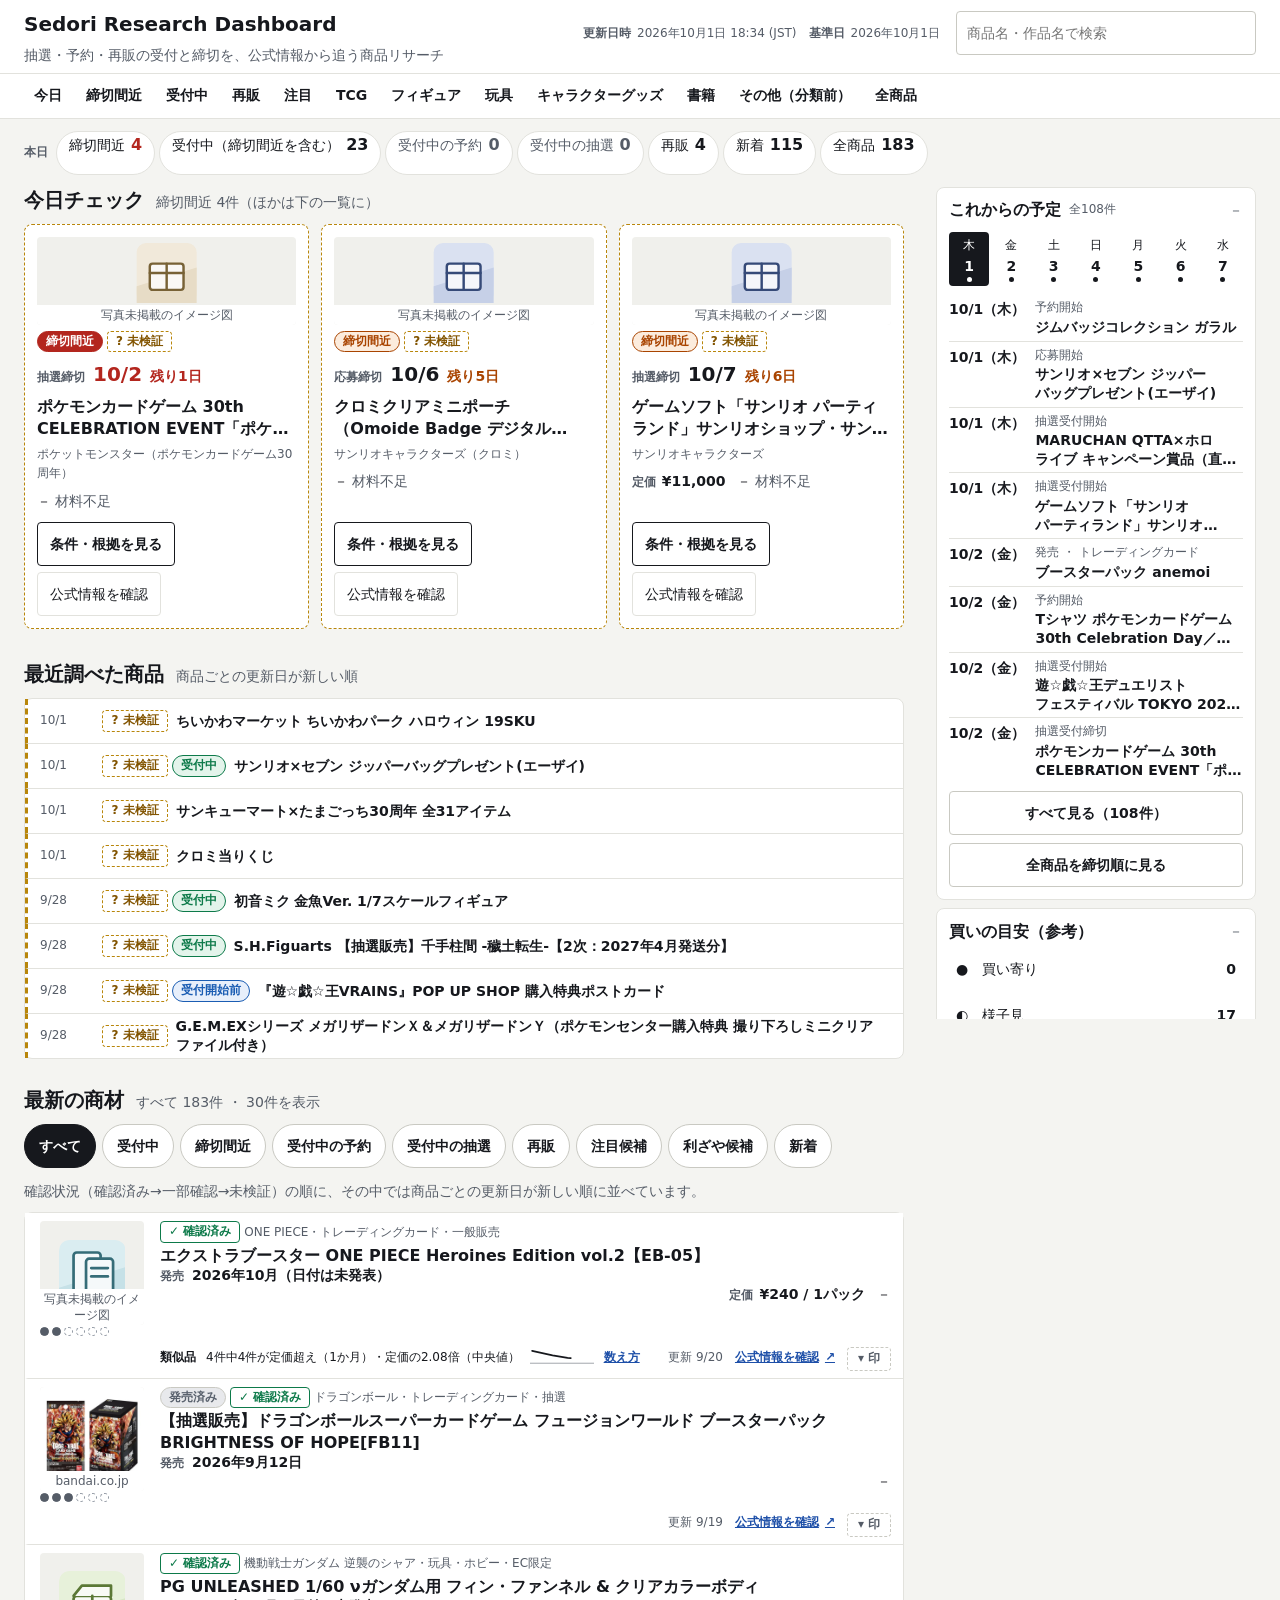
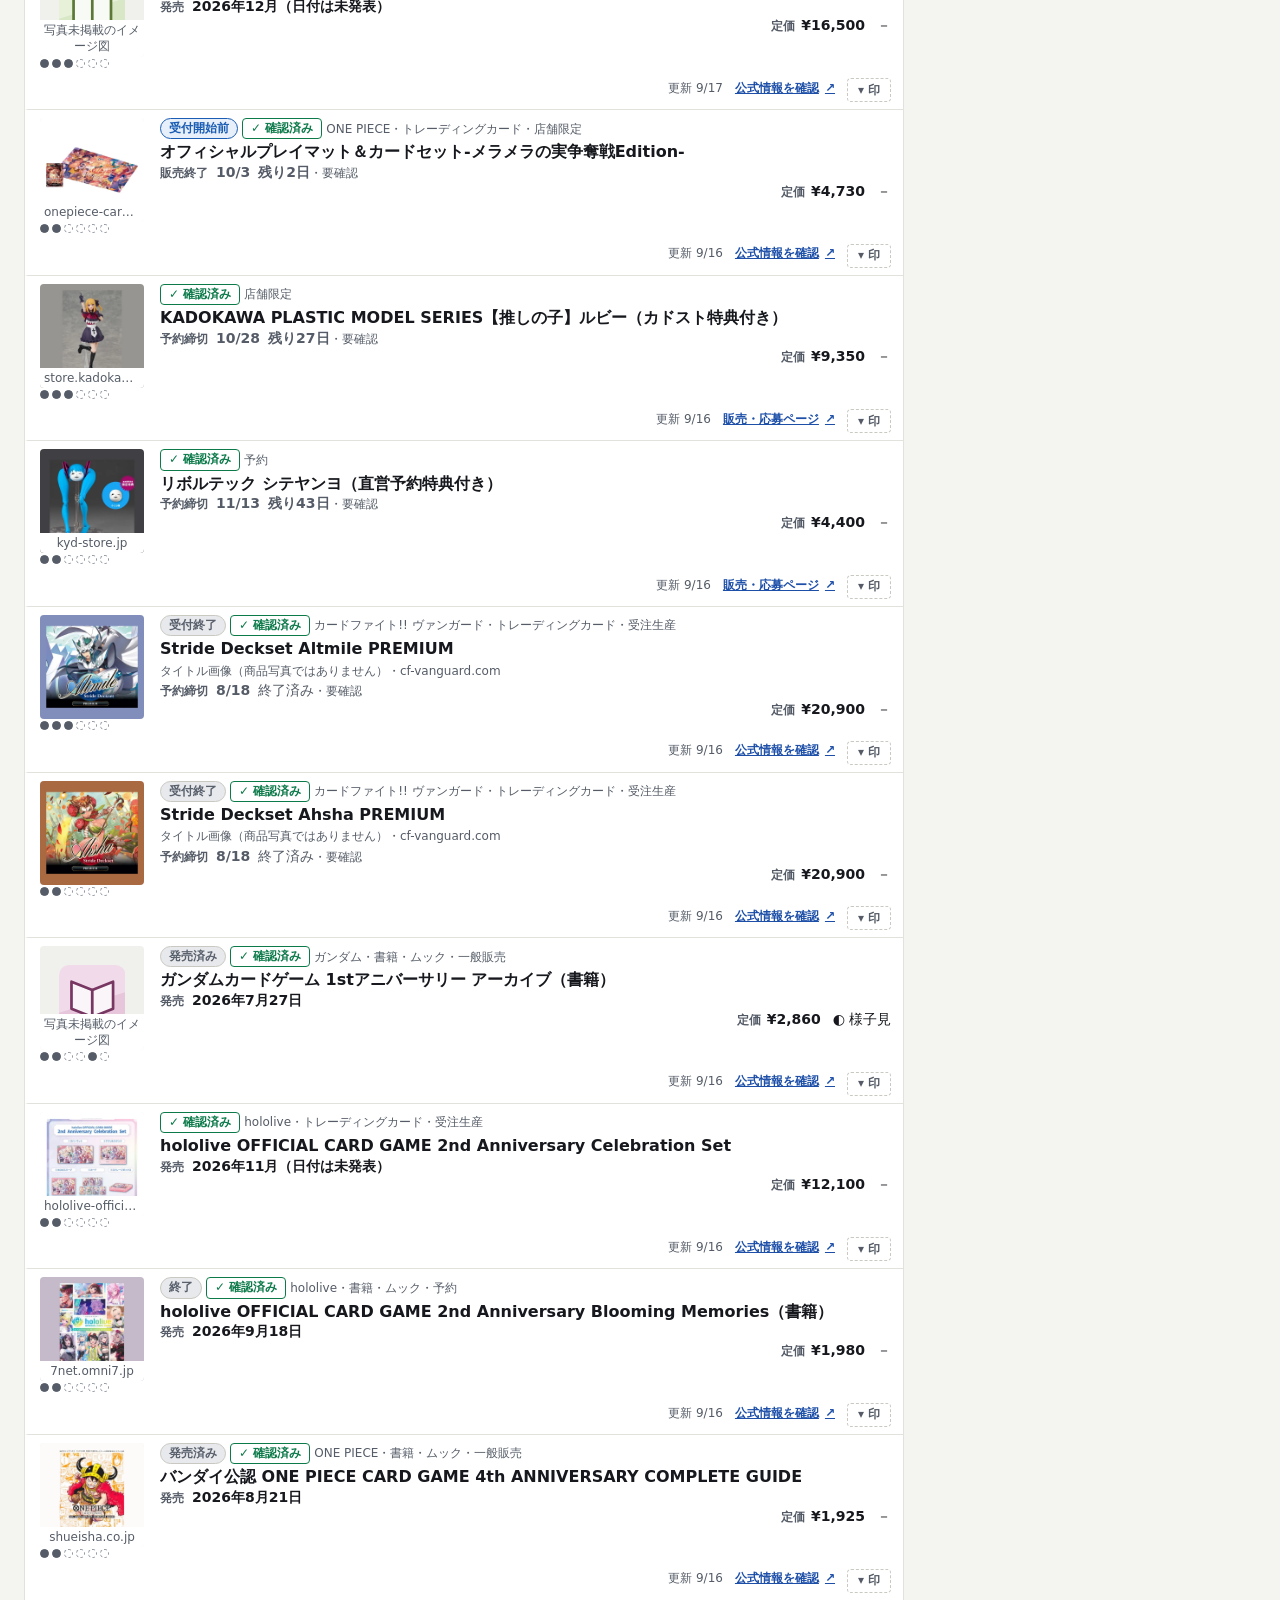
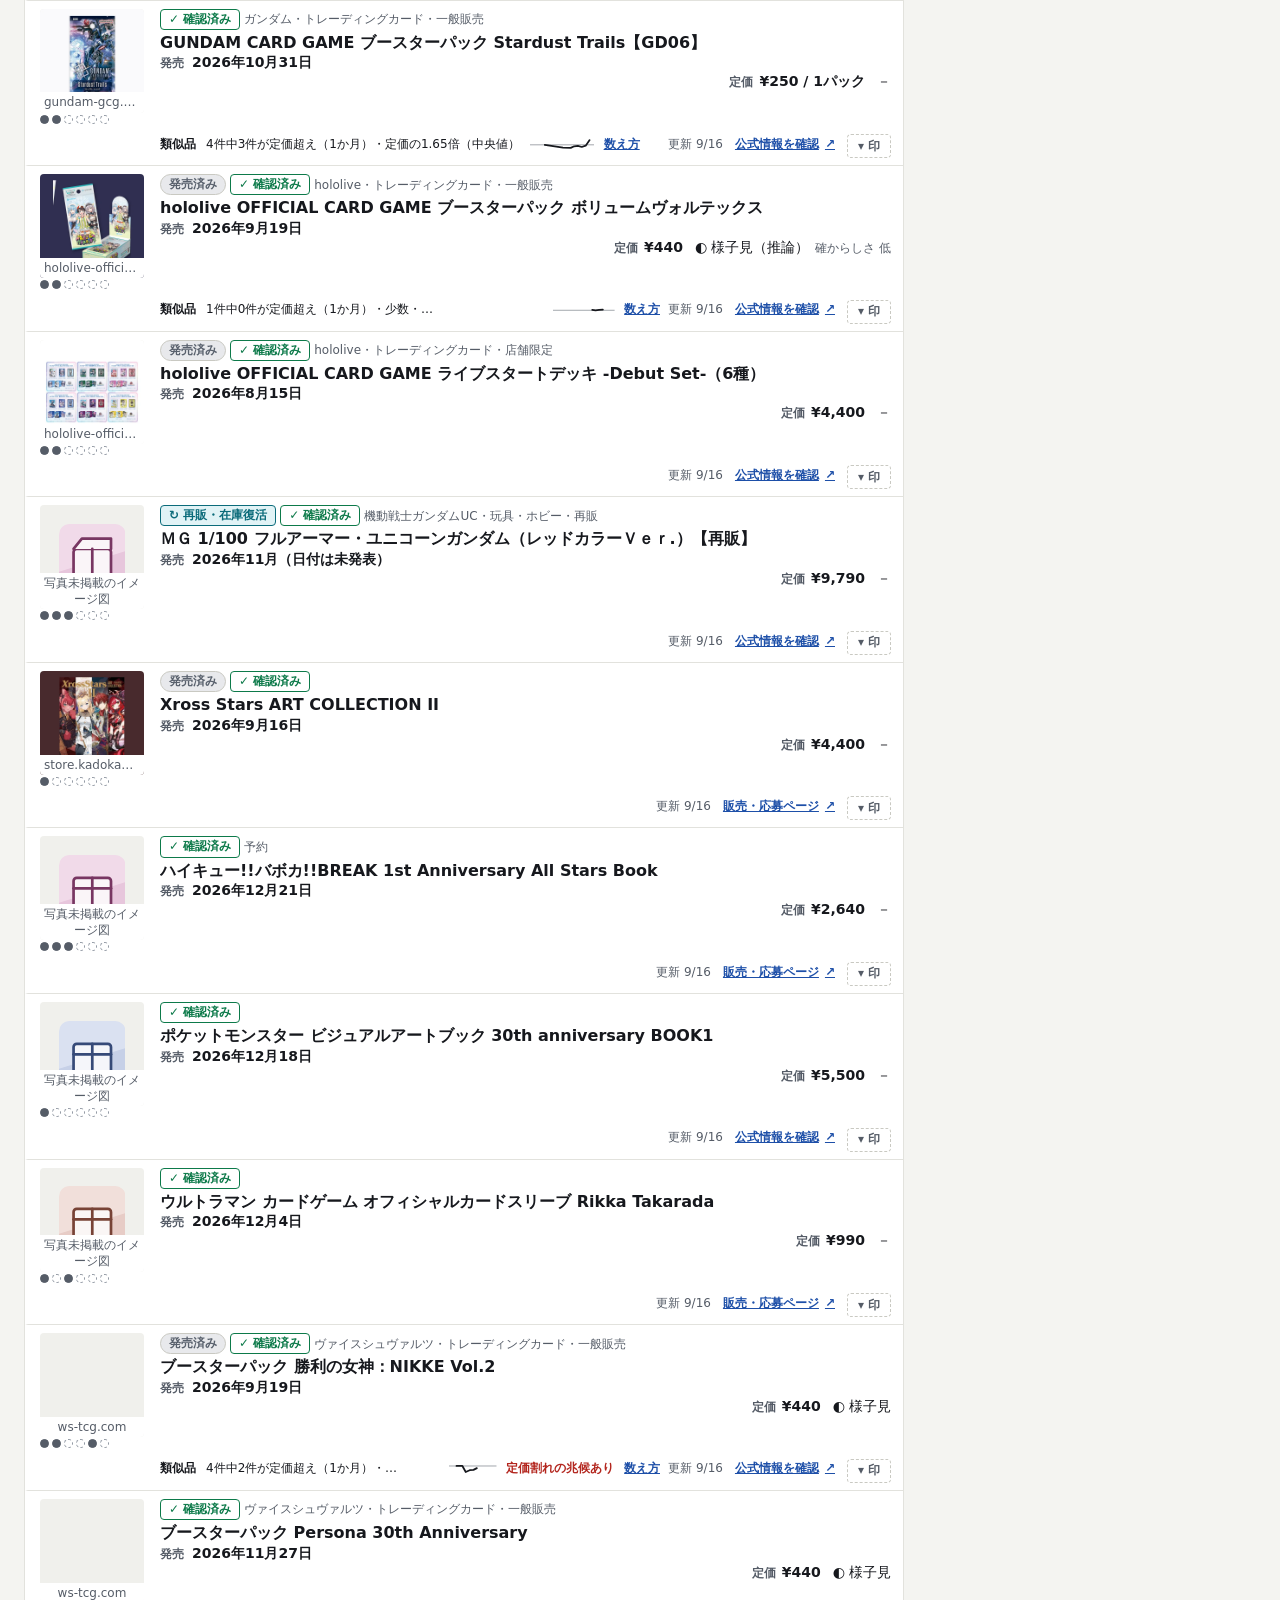
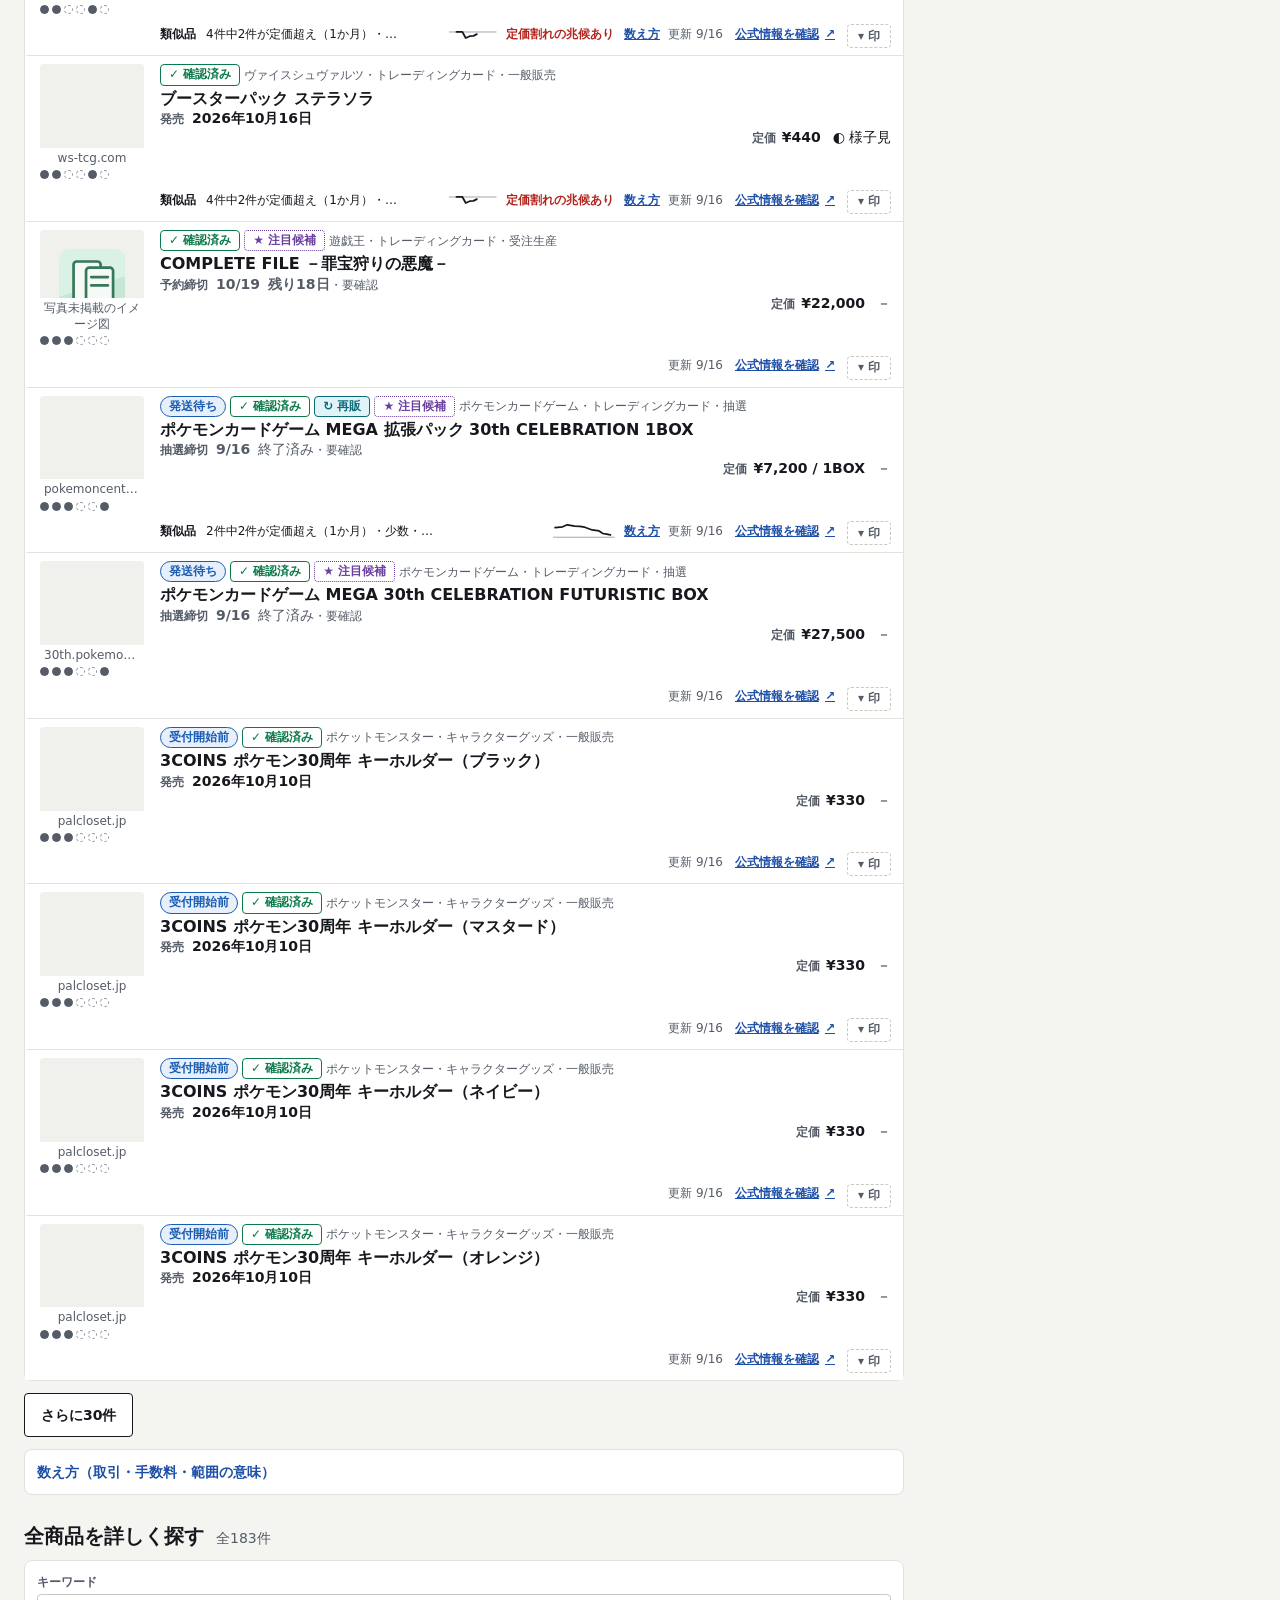
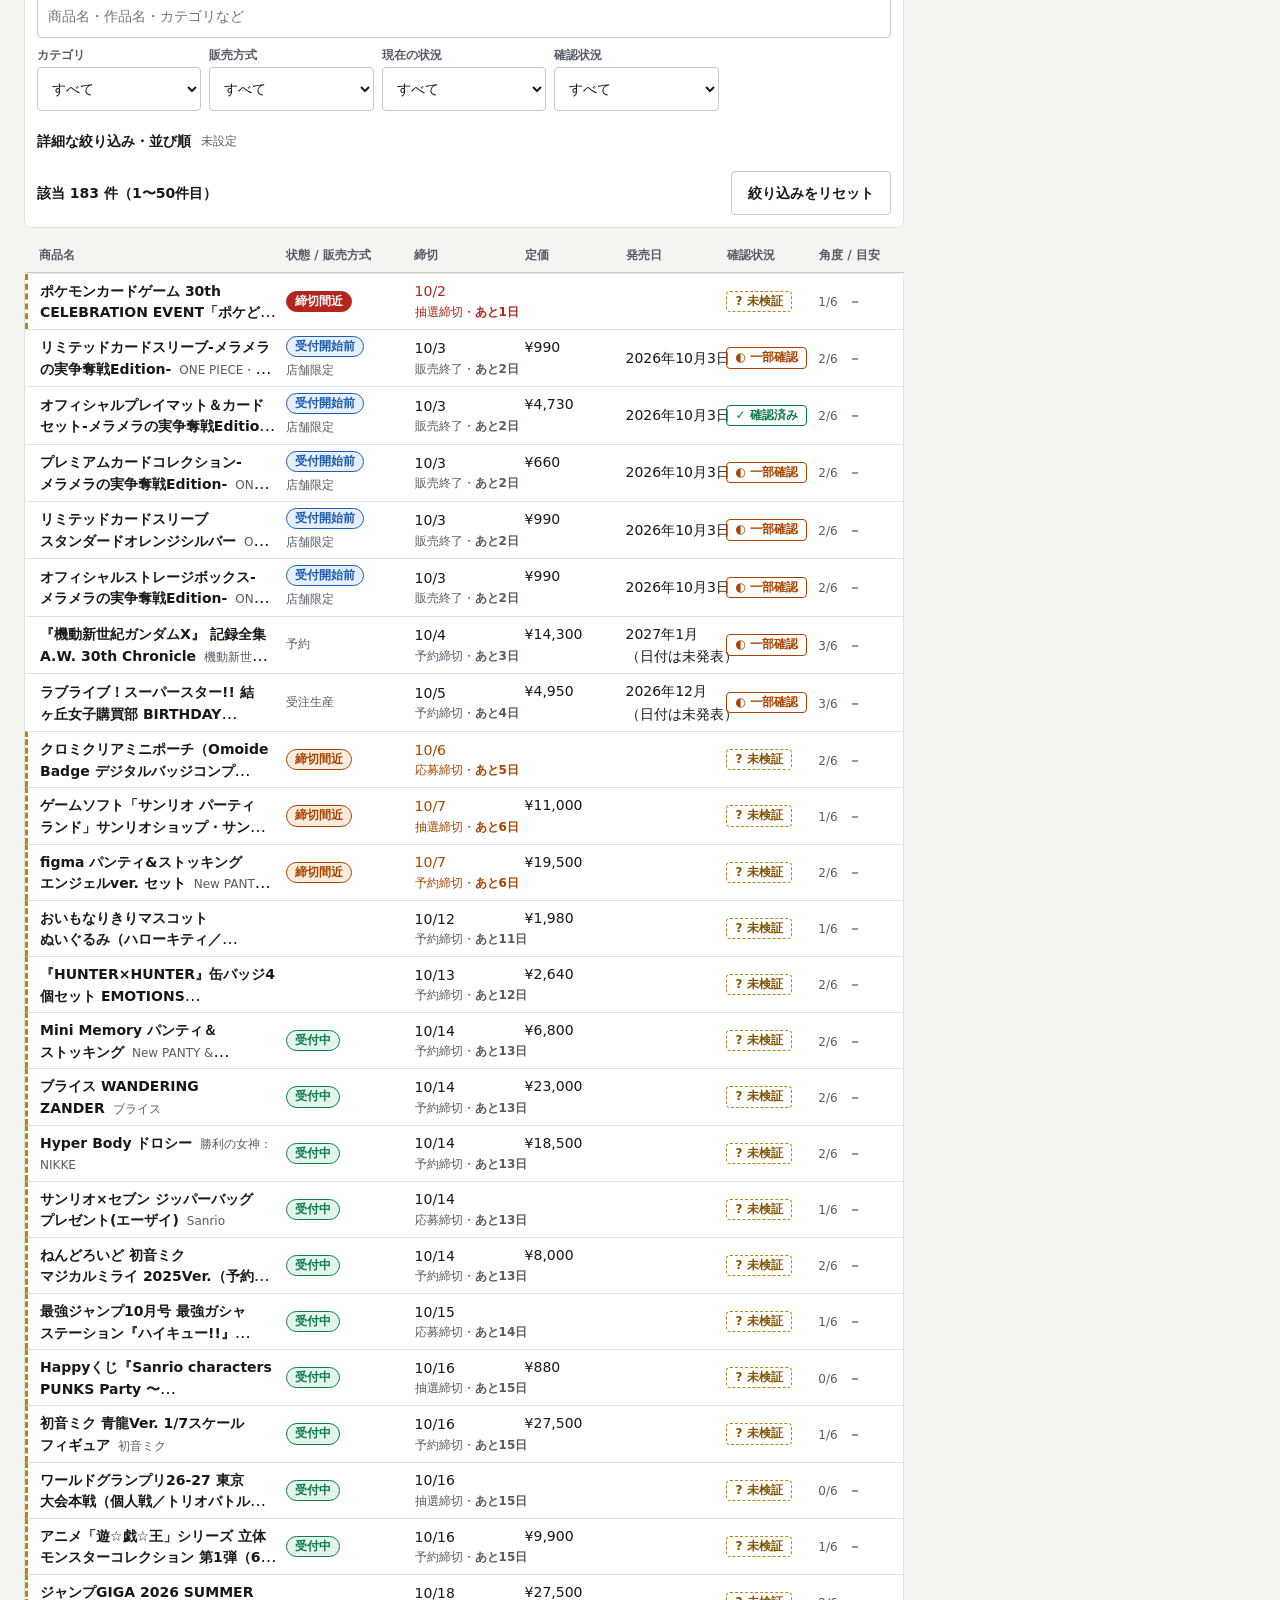
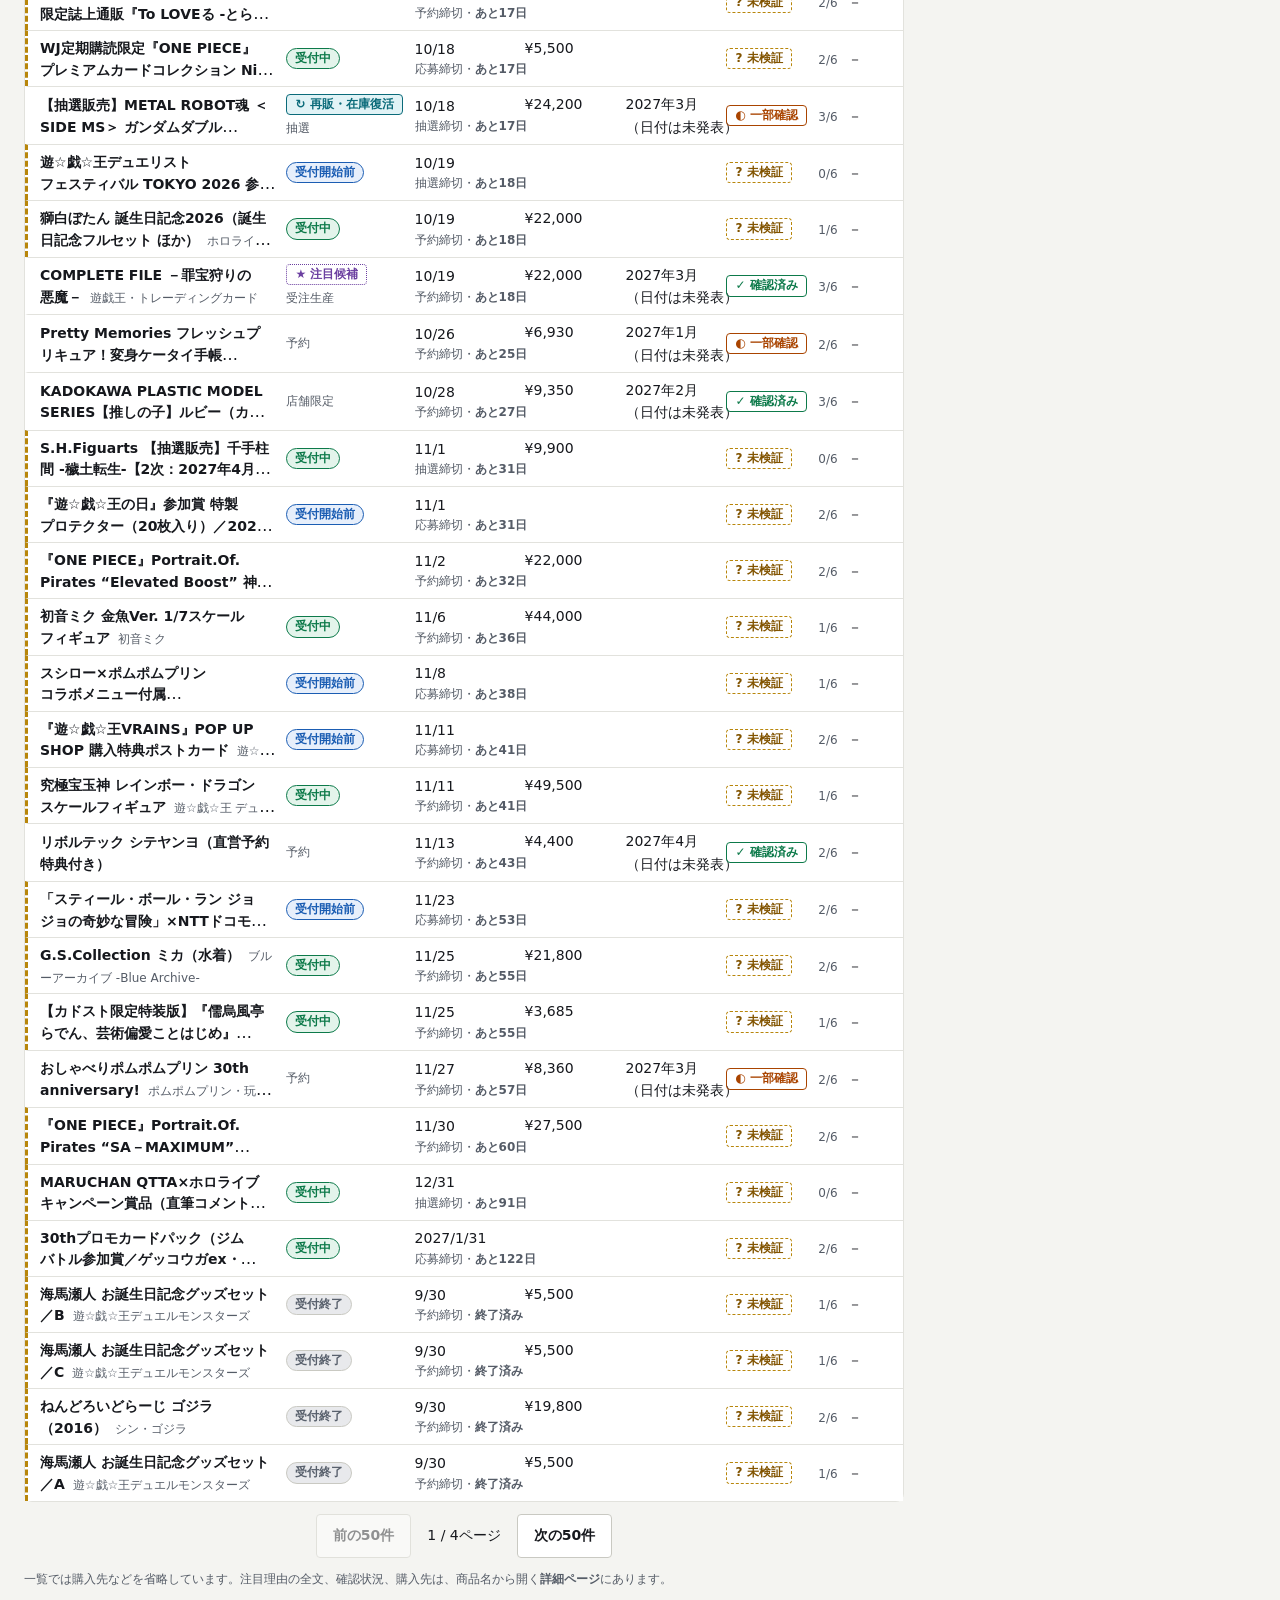
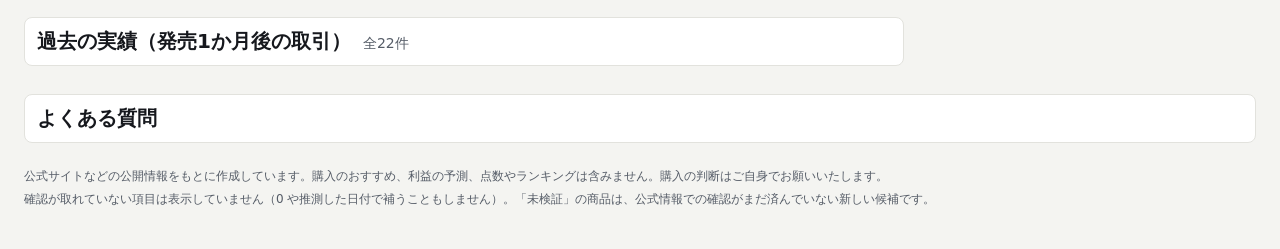
==== commit 1630d5d9: "dashboard: update published data (2026-10-01 18:43 JST)" ====
--- a/index.html
+++ b/index.html
@@ -25,8 +25,8 @@
       <p class="site-purpose">抽選・予約・再販の受付と締切を、公式情報から追う商品リサーチ</p>
     </div>
     <p class="site-meta">
-      <span class="site-meta-item"><span class="site-meta-lbl">更新日時</span><span id="generated-at">—</span></span>
-      <span class="site-meta-item"><span class="site-meta-lbl">基準日</span><span id="as-of">—</span></span>
+      <span class="site-meta-item" title="この一覧を作り直して公開した時刻です。各商品の最新の確認日とは限りません。"><span class="site-meta-lbl">更新日時</span><span id="generated-at">—</span></span>
+      <span class="site-meta-item" title="受付状況や「あと◯日」を判定した日です。"><span class="site-meta-lbl">基準日</span><span id="as-of">—</span></span>
     </p>
     <div class="masthead-search" role="search">
       <label class="visually-hidden" for="f-q-top">商品を検索</label>
@@ -44,10 +44,7 @@
       <li><a href="#sec-open">受付中</a></li>
       <li><a href="#sec-restock">再販</a></li>
       <li><a href="#sec-attention">注目</a></li>
-      <li><button type="button" class="topnav-cat" data-nav-cat="TCG" aria-pressed="false">TCG</button></li>
-      <li><button type="button" class="topnav-cat" data-nav-cat="FIGURE" aria-pressed="false">フィギュア</button></li>
-      <li><button type="button" class="topnav-cat" data-nav-cat="TOY" aria-pressed="false">玩具</button></li>
-      <li><a href="#sec-all">全商品</a></li>
+      <li id="topnav-cats-end"><a href="#sec-all">全商品</a></li>
     </ul>
   </div>
 </nav>
@@ -69,9 +66,9 @@
     <div class="strip" id="kpi-row" role="group" aria-label="基準日の件数">
       <span class="strip-lbl">本日</span>
       <button type="button" class="kpi kpi--closing" data-kpi="closing" data-chip="closing" aria-pressed="false"><span class="kpi-label">締切間近</span><span class="kpi-num" id="kpi-closing">—</span></button>
-      <button type="button" class="kpi" data-kpi="open" data-chip="open" aria-pressed="false"><span class="kpi-label">受付中</span><span class="kpi-num" id="kpi-open">—</span></button>
-      <button type="button" class="kpi" data-kpi="preorder" data-chip="preorder" aria-pressed="false"><span class="kpi-label">予約</span><span class="kpi-num" id="kpi-preorder">—</span></button>
-      <button type="button" class="kpi" data-kpi="lottery" data-chip="lottery" aria-pressed="false"><span class="kpi-label">抽選</span><span class="kpi-num" id="kpi-lottery">—</span></button>
+      <button type="button" class="kpi" data-kpi="open" data-chip="open" aria-pressed="false"><span class="kpi-label">受付中（締切間近を含む）</span><span class="kpi-num" id="kpi-open">—</span></button>
+      <button type="button" class="kpi" data-kpi="preorder" data-chip="preorder" aria-pressed="false"><span class="kpi-label">受付中の予約</span><span class="kpi-num" id="kpi-preorder">—</span></button>
+      <button type="button" class="kpi" data-kpi="lottery" data-chip="lottery" aria-pressed="false"><span class="kpi-label">受付中の抽選</span><span class="kpi-num" id="kpi-lottery">—</span></button>
       <button type="button" class="kpi" data-kpi="restock" data-chip="restock" aria-pressed="false"><span class="kpi-label">再販</span><span class="kpi-num" id="kpi-restock">—</span></button>
       <button type="button" class="kpi" data-kpi="new" data-chip="new" aria-pressed="false"><span class="kpi-label">新着</span><span class="kpi-num" id="kpi-new">—</span></button>
       <button type="button" class="kpi kpi--total" data-kpi="total" aria-pressed="false"><span class="kpi-label">全商品</span><span class="kpi-num" id="kpi-total">—</span></button>
@@ -87,6 +84,16 @@
         </div>
         <ul class="featured" id="featured-list"></ul>
         <p class="sec-empty" id="today-empty" hidden>いまのところ、締切が近い受付中の商品はありません。</p>
+      </section>
+
+      <!-- 最近調べた商品: the most recently checked or observed items (each row keeps its 確認状況
+           badge), so a fresh addition is one scroll from the top instead of several 「さらに30件」. -->
+      <section class="recent" id="recent" aria-labelledby="recent-title">
+        <div class="sec-head">
+          <h2 class="sec-title" id="recent-title">最近調べた商品</h2>
+          <span class="sec-sub">商品ごとの更新日が新しい順</span>
+        </div>
+        <ol class="recent-list" id="recent-list"></ol>
       </section>
 
       <!-- B 最新の商材: one feed with chips. The old highlight sections are chips now; their ids stay
@@ -101,8 +108,8 @@
           <button type="button" class="fchip" data-chip="all" aria-pressed="true">すべて</button>
           <button type="button" class="fchip" data-chip="open" aria-pressed="false">受付中</button>
           <button type="button" class="fchip" data-chip="closing" aria-pressed="false">締切間近</button>
-          <button type="button" class="fchip" data-chip="preorder" aria-pressed="false">予約</button>
-          <button type="button" class="fchip" data-chip="lottery" aria-pressed="false">抽選</button>
+          <button type="button" class="fchip" data-chip="preorder" aria-pressed="false">受付中の予約</button>
+          <button type="button" class="fchip" data-chip="lottery" aria-pressed="false">受付中の抽選</button>
           <button type="button" class="fchip" data-chip="restock" aria-pressed="false">再販</button>
           <button type="button" class="fchip" data-chip="attention" aria-pressed="false">注目候補</button>
           <button type="button" class="fchip" data-chip="margin" aria-pressed="false">利ざや候補</button>
@@ -110,12 +117,12 @@
         </div>
 
         <div class="feed-notes">
-          <p class="feed-note" data-note="all">確認済みの商品を先に、更新の新しい順に並べています（未検証の商品も含みます）。</p>
-          <p class="feed-note" data-note="open" hidden>受付中であることを<strong>確認できた</strong>商品です（販売方式が公表されていないものを含みます）。</p>
-          <p class="feed-note" data-note="closing" hidden>受付中であることを<strong>確認できた</strong>商品のうち、締切まで7日以内のものです。</p>
-          <p class="feed-note" data-note="preorder" hidden>受付中を<strong>確認できた</strong>予約・受注生産の商品です。</p>
-          <p class="feed-note" data-note="lottery" hidden>応募を受け付けていることを<strong>確認できた</strong>抽選です。</p>
-          <p class="feed-note" data-note="restock" hidden>再販・在庫復活を<strong>確認できた</strong>商品です。</p>
+          <p class="feed-note" data-note="all">確認状況（確認済み→一部確認→未検証）の順に、その中では商品ごとの更新日が新しい順に並べています。</p>
+          <p class="feed-note" data-note="open" hidden>公表された受付期間などから受付中と判定した商品です（締切間近を含みます）。公式情報での確認が完了していない商品は「未検証」と表示します。</p>
+          <p class="feed-note" data-note="closing" hidden>公表された受付期間などから受付中と判定した商品のうち、締切まで7日以内のものです。公式情報での確認が完了していない商品は「未検証」と表示します。</p>
+          <p class="feed-note" data-note="preorder" hidden>販売方式が予約・受注生産で、受付期間などから受付中と判定した商品です。公式情報での確認が完了していない商品は「未検証」と表示します。</p>
+          <p class="feed-note" data-note="lottery" hidden>販売方式が抽選で、受付期間などから応募受付中と判定した商品です。公式情報での確認が完了していない商品は「未検証」と表示します。</p>
+          <p class="feed-note" data-note="restock" hidden>公表された情報から再販・在庫復活と判定した商品です。</p>
           <p class="feed-note" data-note="attention" hidden>販売方法の制限と類似品の取引記録の<strong>両方を確認できた</strong>商品です。おすすめや期待値を示すものではありません。</p>
           <p class="feed-note" id="sec-new-note" data-note="new" hidden>掲載を始めてから14日以内の商品です。</p>
           <div class="feed-note margin-box" data-note="margin" hidden>
@@ -213,7 +220,7 @@
           <summary class="rail-sum"><span class="rail-title">使い方・表示の読み方</span></summary>
           <div class="rail-body">
             <ol class="howto-steps">
-              <li><strong>今日の締切を見る</strong>「締切間近」「受付中」は受付中を確認できた商品だけです。</li>
+              <li><strong>今日の締切を見る</strong>「締切間近」「受付中」は、公表された受付期間などから受付中と判定した商品です。公式情報での確認が済んでいないものは「未検証」と表示します。</li>
               <li><strong>気になる商品に印を付ける</strong>各商品の「印」から。印はこのブラウザにだけ保存されます。</li>
               <li><strong>詳細ページで根拠を確かめる</strong>受付期間・出典・確認状況をすべて載せています。購入の判断はご自身でお願いします。</li>
             </ol>
@@ -222,6 +229,7 @@
               <li><span class="legend-sample"><span class="badge badge--ev-verified">確認済み</span><span class="badge badge--ev-partial">一部確認</span><span class="badge badge--ev-none">未検証</span></span><span><strong>枠線</strong>は、情報をどこまで確認できたかです。「未検証」は公式情報での確認がまだの商品です。</span></li>
               <li><span class="legend-sample"><span class="badge badge--flag">新着</span><span class="badge badge--restock">再販</span><span class="badge badge--attention">注目候補</span></span><span><strong>角型</strong>は補足の目印です。おすすめや買い時を示すものではありません。</span></li>
               <li><span class="legend-sample"><span class="buy-glyph" aria-hidden="true">● ◐ ○ －</span></span><span><strong>買いの目安</strong>は似た商品の過去の取引からの参考で、利益ではありません。あなたの「印」とは別のものです。</span></li>
+              <li><span><strong>更新日時と基準日：</strong>更新日時はこの一覧を作り直して公開した時刻、基準日は受付状況や「あと◯日」を判定した日です。各商品の最新の確認日とは限りません（各行の「更新」は、その商品を最後に確認・観測した日です）。</span></li>
               <li><span><strong>確認が取れていない項目は表示していません。</strong>載っていないことは「なし」や「0」という意味ではありません。</span></li>
             </ul>
           </div>
@@ -277,9 +285,9 @@
                 <label class="field-label" for="f-deadline">締切</label>
                 <select id="f-deadline">
                   <option value="">すべて</option>
-                  <option value="24h">24時間以内（受付中を確認）</option>
-                  <option value="3d">3日以内（受付中を確認）</option>
-                  <option value="7d">7日以内（受付中を確認）</option>
+                  <option value="24h">24時間以内（受付中と判定）</option>
+                  <option value="3d">3日以内（受付中と判定）</option>
+                  <option value="7d">7日以内（受付中と判定）</option>
                   <option value="near_unconfirmed">7日以内（締切間近以外）</option>
                 </select>
               </div>
@@ -398,7 +406,7 @@
       </div>
       <div>
         <dt>いつの情報ですか？</dt>
-        <dd>ページ上部の「更新日時」「基準日」時点の情報です。「あと◯日」は基準日から数えています。</dd>
+        <dd>「更新日時」はこの一覧を作り直して公開した時刻、「基準日」は受付状況や「あと◯日」を判定した日です。各商品の最新の確認日とは限りません。各行の「更新」は、その商品を最後に確認・観測した日です。</dd>
       </div>
       <div>
         <dt>付けた印は他の人に見えますか？</dt>
--- a/assets/style.css
+++ b/assets/style.css
@@ -300,6 +300,52 @@
   padding-bottom: 4px;
 }
 
+.recent-list { display: grid; background: var(--surface); border: 1px solid var(--border); border-radius: var(--r-md); }
+.recent-item {
+  display: grid;
+  grid-template-columns: 3.4em auto minmax(0, 1fr);
+  align-items: center;
+  gap: 4px 8px;
+  padding: 0 12px;
+  border-left: 3px solid transparent;
+}
+.recent-item + .recent-item { border-top: 1px solid var(--border); }
+.recent-item.is-unverified { border-left: 3px dashed var(--unverified-line); }
+.recent-day { font-size: var(--fs-xs); color: var(--fg-muted); font-variant-numeric: tabular-nums; }
+.recent-badges { display: flex; gap: 4px; }
+.recent-link { display: flex; align-items: center; min-height: var(--tap); min-width: 0; text-decoration: none; }
+.recent-name {
+  display: -webkit-box;
+  -webkit-box-orient: vertical;
+  -webkit-line-clamp: 2;
+  overflow: hidden;
+  color: var(--fg);
+  font-size: var(--fs-s);
+  font-weight: 700;
+  line-height: var(--lh-tight);
+  text-decoration: none;
+}
+.recent-link:hover .recent-name { text-decoration: underline; }
+
+/* a row that scrolls sideways shows 「›」 at its right edge while there is more (no gradient) */
+.can-scroll::after {
+  content: "›" / "";
+  position: sticky;
+  right: 0;
+  flex: none;
+  align-self: stretch;
+  display: flex;
+  align-items: center;
+  margin-left: auto;
+  padding: 0 6px;
+  background: var(--bg);
+  color: var(--fg-muted);
+  font-size: var(--fs-l);
+  font-weight: 700;
+  pointer-events: none;
+}
+.topnav-list.can-scroll::after { background: var(--surface); }
+
 .chips-row {
   display: flex;
   gap: 6px;
@@ -445,8 +491,8 @@
    line holds the 類似品 summary, one quiet outbound link and the 「印」 menu. */
 .card--feed {
   display: grid;
-  grid-template-columns: minmax(0, 1fr) auto auto;
-  grid-template-areas: "main main main" "bt ext mark";
+  grid-template-columns: minmax(0, 1fr) auto auto auto;
+  grid-template-areas: "main main main main" "bt upd ext mark";
   align-items: center;
   gap: 8px;
   padding: 8px 12px 12px;
@@ -481,6 +527,7 @@
 .card--feed .card-action--ext::after { content: " ↗"; }
 .card--feed .cta-host { display: none; }
 .card--feed .mark-menu { grid-area: mark; z-index: 3; }
+.row-upd { grid-area: upd; font-size: var(--fs-xs); color: var(--fg-muted); white-space: nowrap; font-variant-numeric: tabular-nums; }
 .card--feed .mark-sum { position: relative; min-width: var(--tap); margin: -12px 0; padding: 0 8px; border: 0; font-size: var(--fs-xs); }
 .card--feed .mark-sum::after { content: ""; position: absolute; inset: 10px 0; border: 1px dashed var(--border-strong); border-radius: var(--r-sm); }
 .card--feed .mark-menu.is-marked .mark-sum::after { border-style: solid; border-color: var(--flag); }
@@ -1228,10 +1275,11 @@
   .masthead-search { grid-column: auto; }
   .layout {
     grid-template-columns: minmax(0, 1fr) var(--rail-w);
-    grid-template-areas: "today rail" "feed rail" "all rail" "past rail";
+    grid-template-areas: "today rail" "recent rail" "feed rail" "all rail" "past rail";
     column-gap: 32px;
   }
   .today { grid-area: today; }
+  .recent { grid-area: recent; }
   .sec--feed { grid-area: feed; }
   .rail {
     grid-area: rail;
@@ -1280,6 +1328,7 @@
   .card--feed .bt-line-warn { min-width: 0; overflow: hidden; text-overflow: ellipsis; }
   .card--feed .bt-line-val .phrase-unit + .phrase-unit { display: none; }
   .card--feed .bt-line-how { order: -1; }
+  .card--feed:has(> .bt-line) .row-upd { display: none; }
 }
 
 /* medium widths: 締切 and 定価 move under the name, so the name keeps the width of the row */
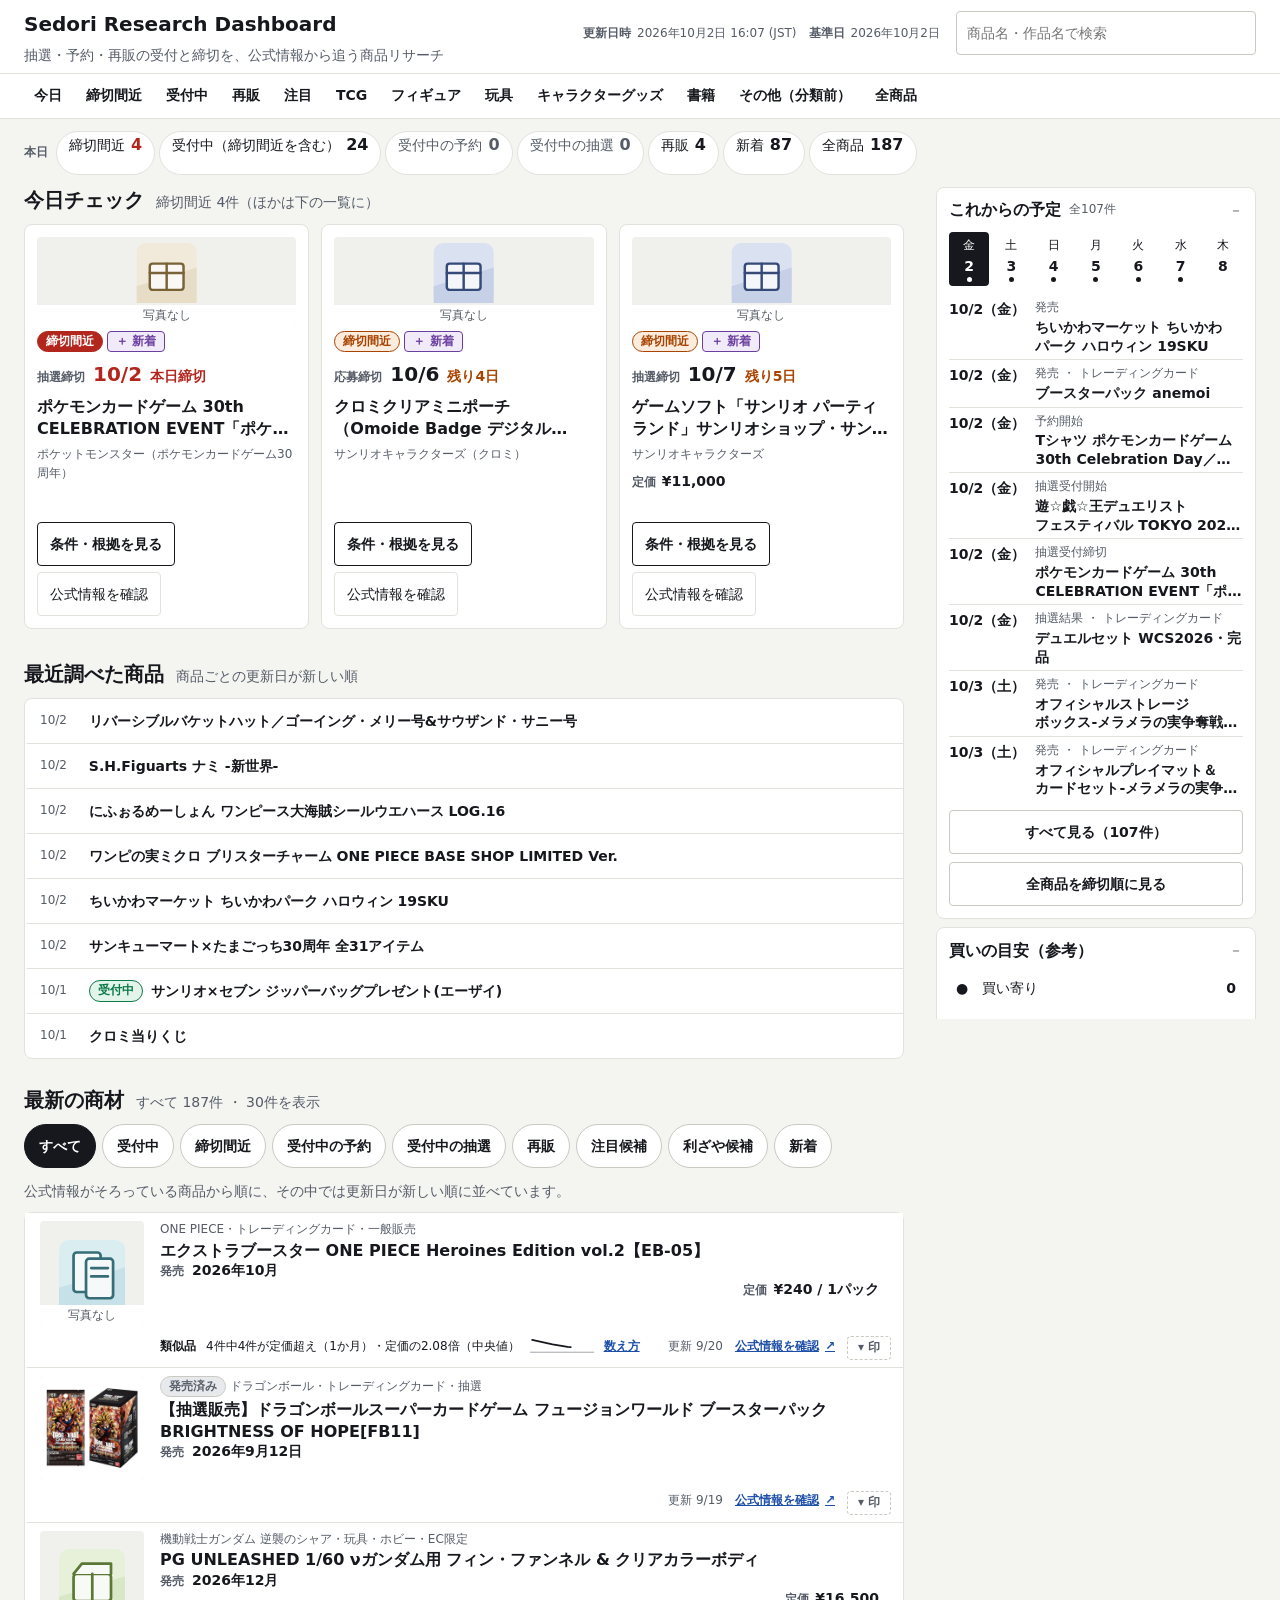
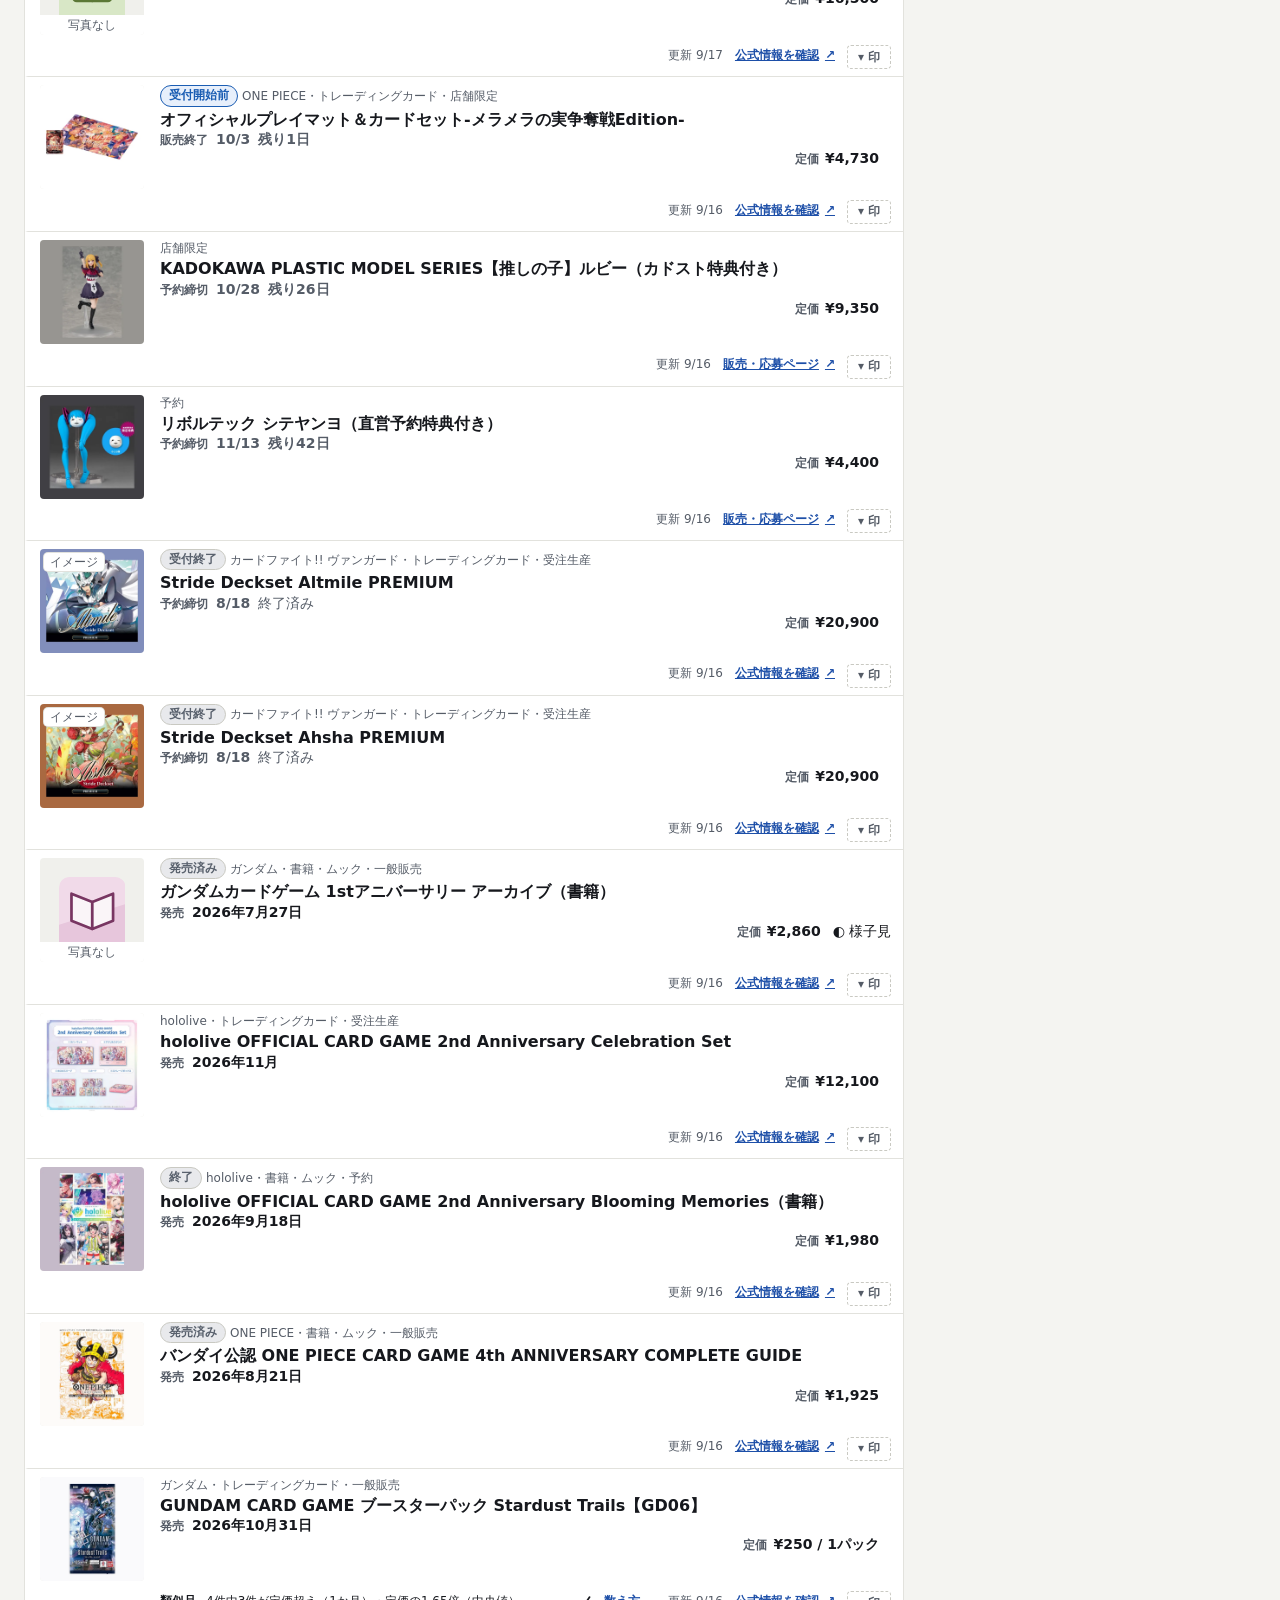
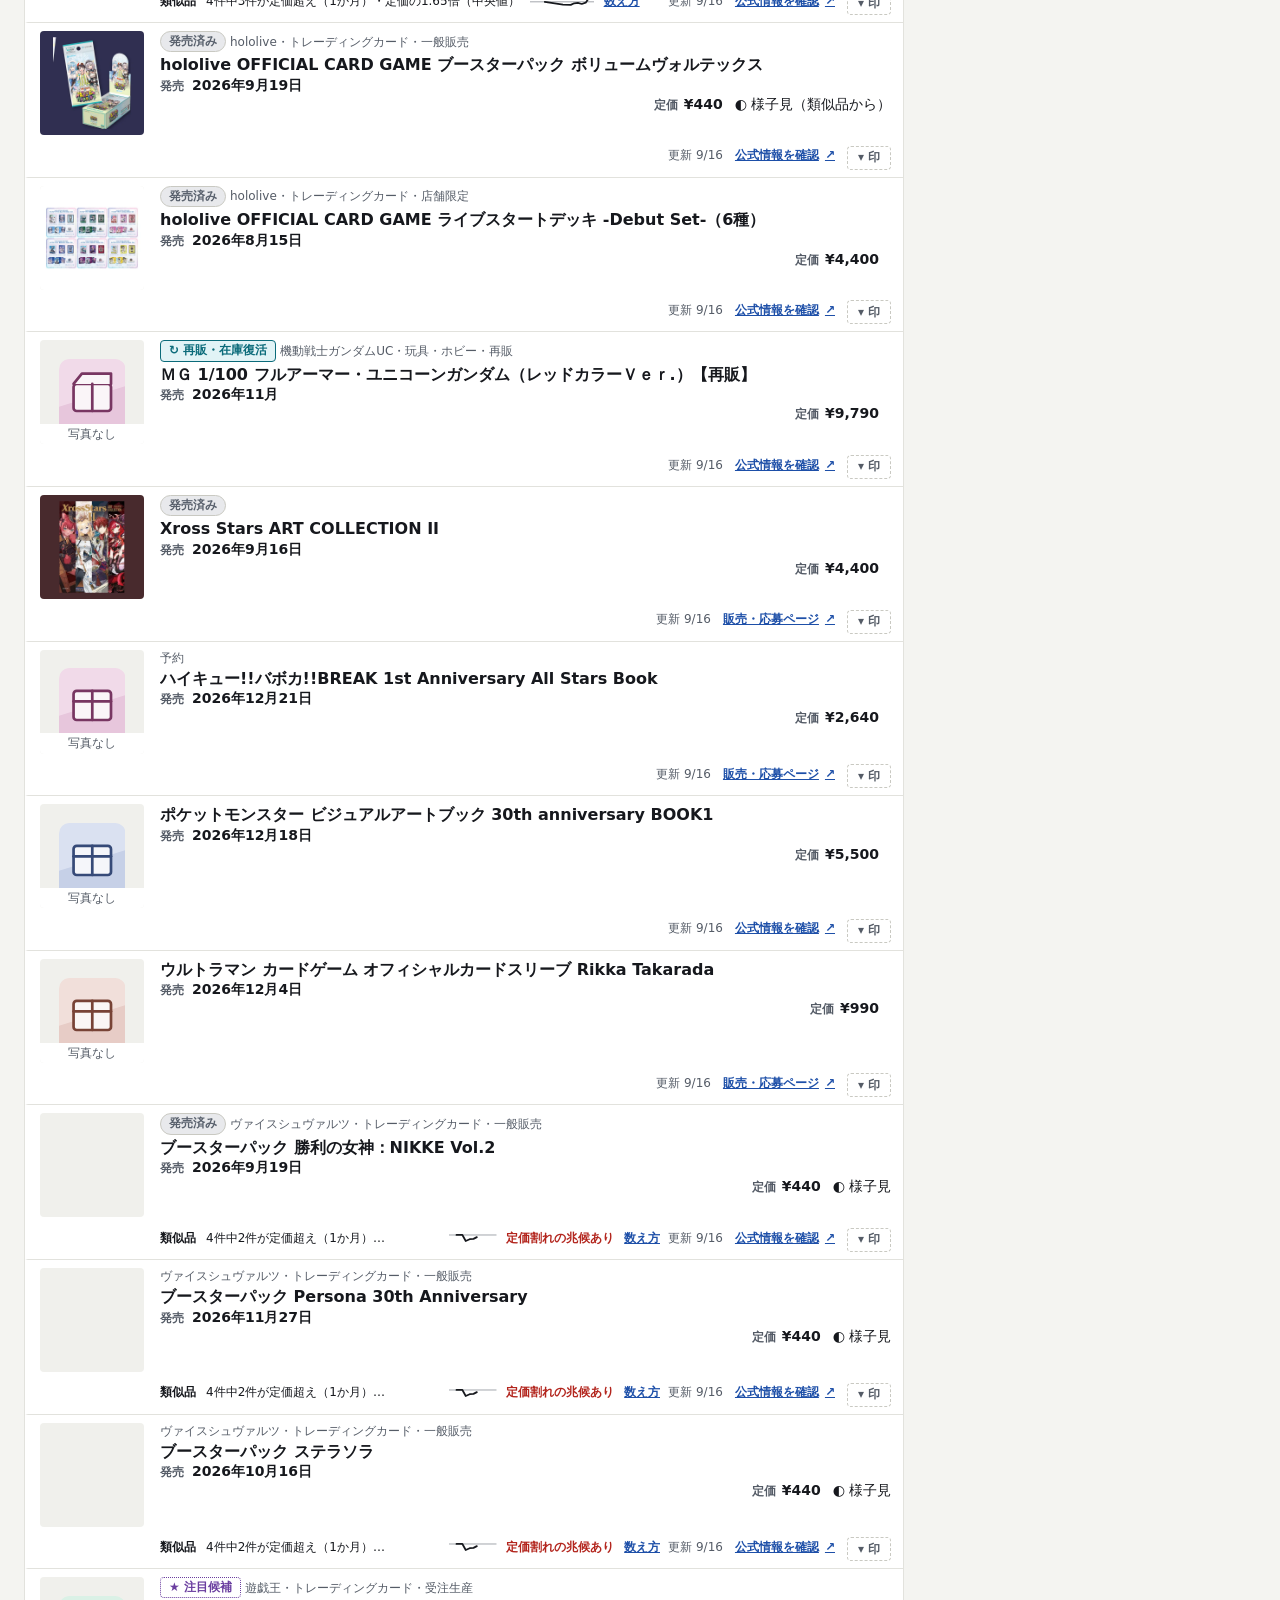
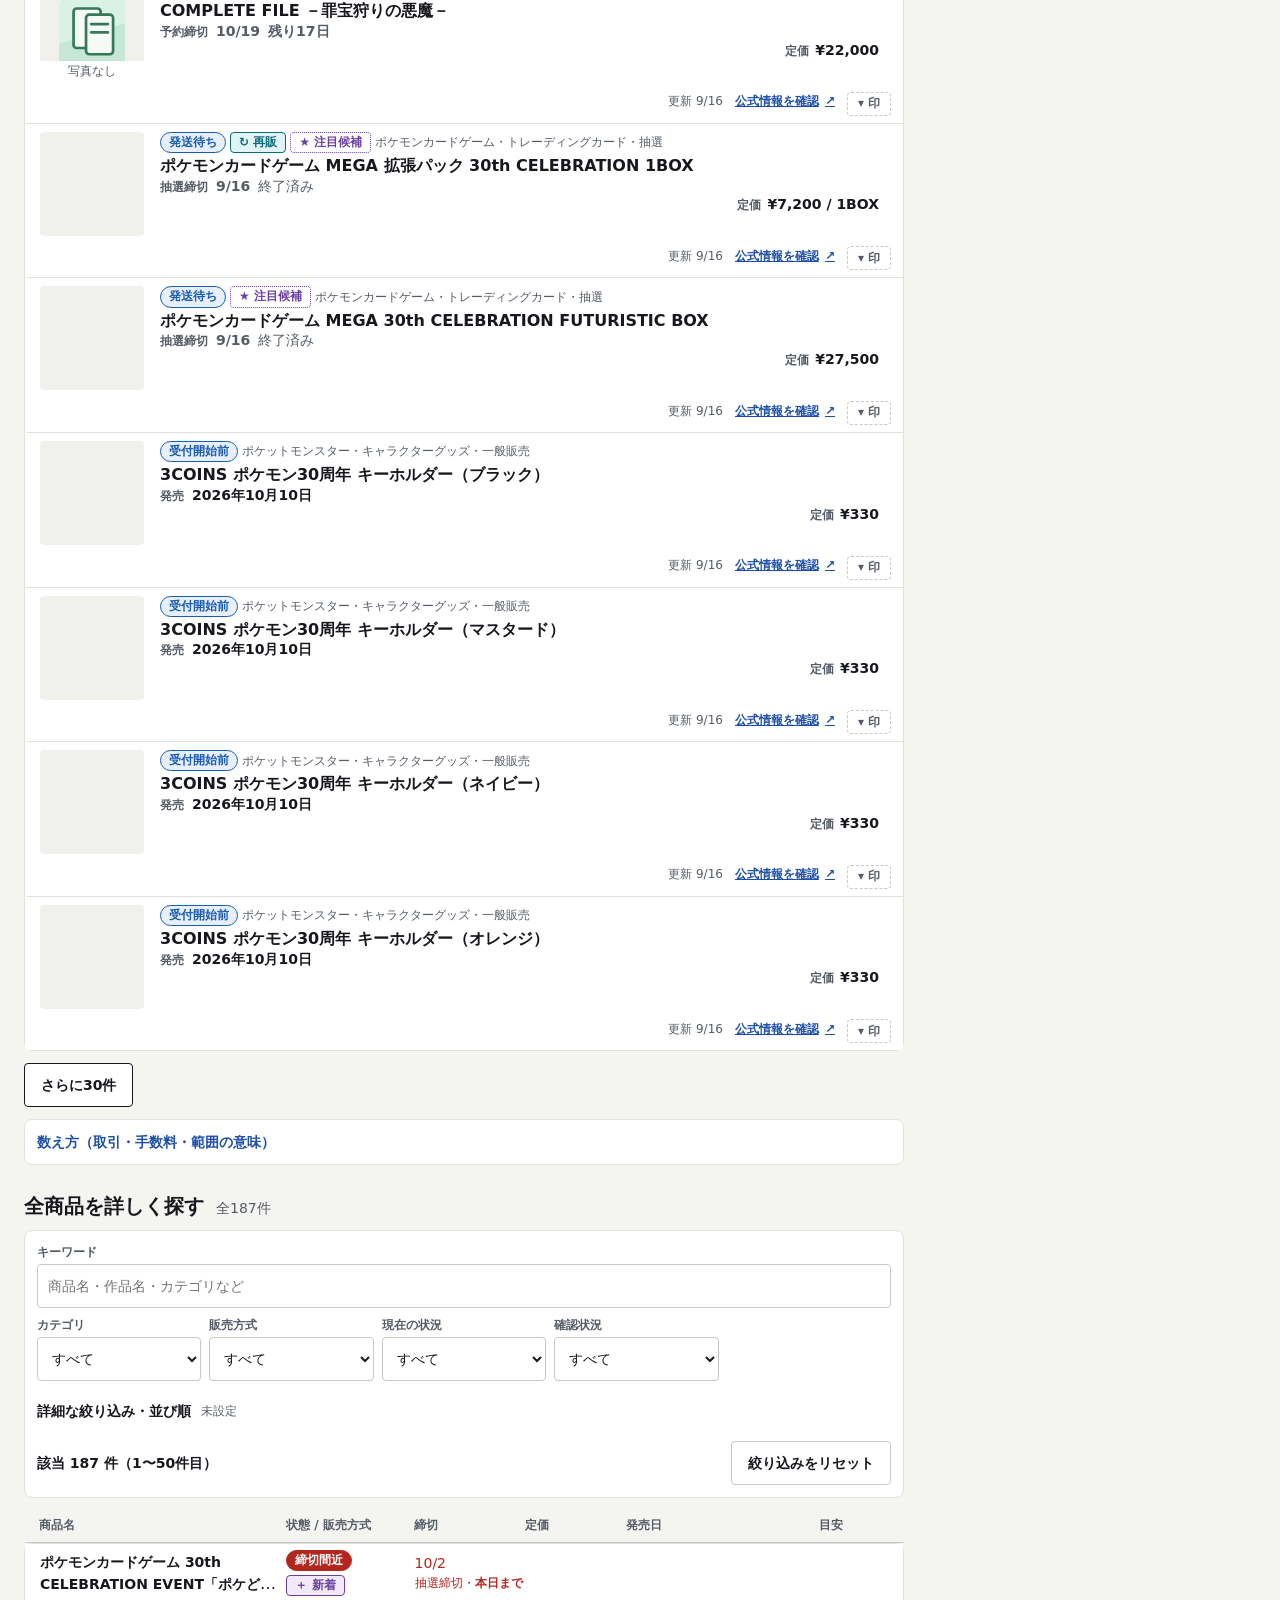
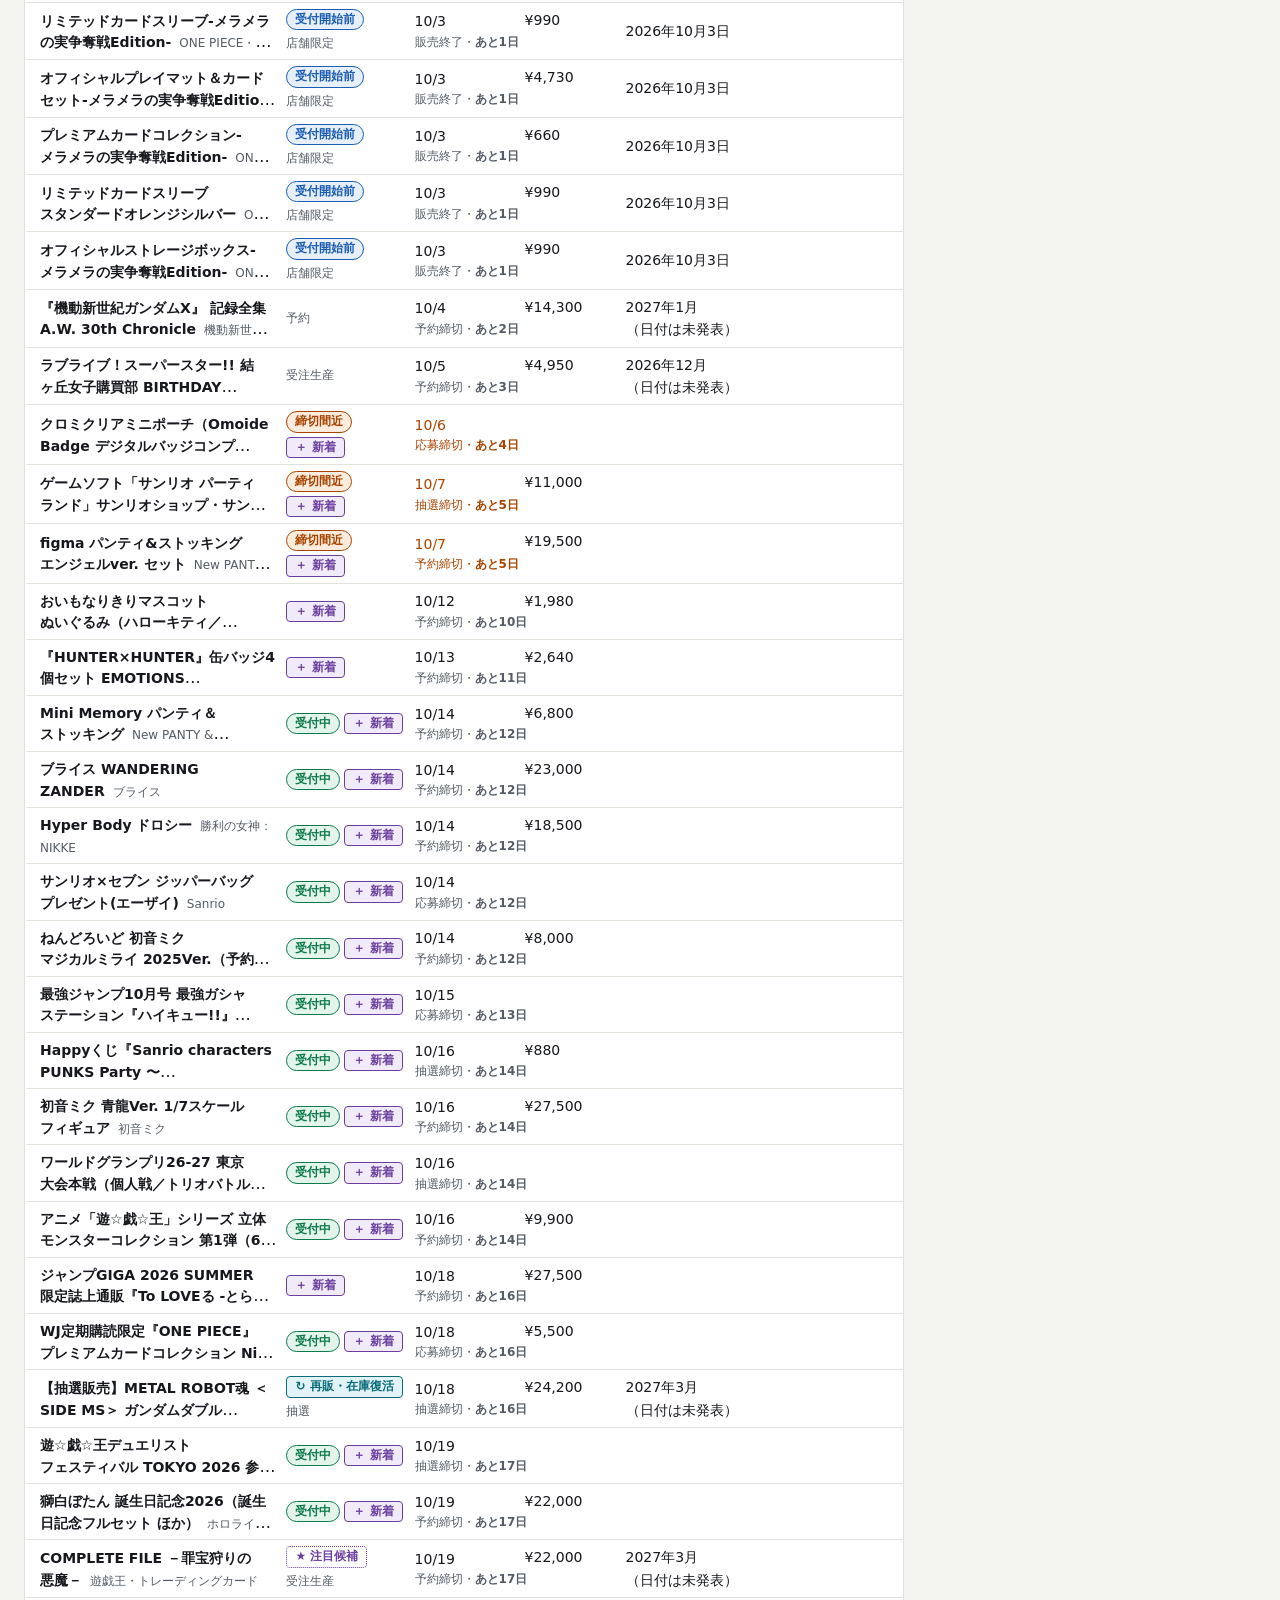
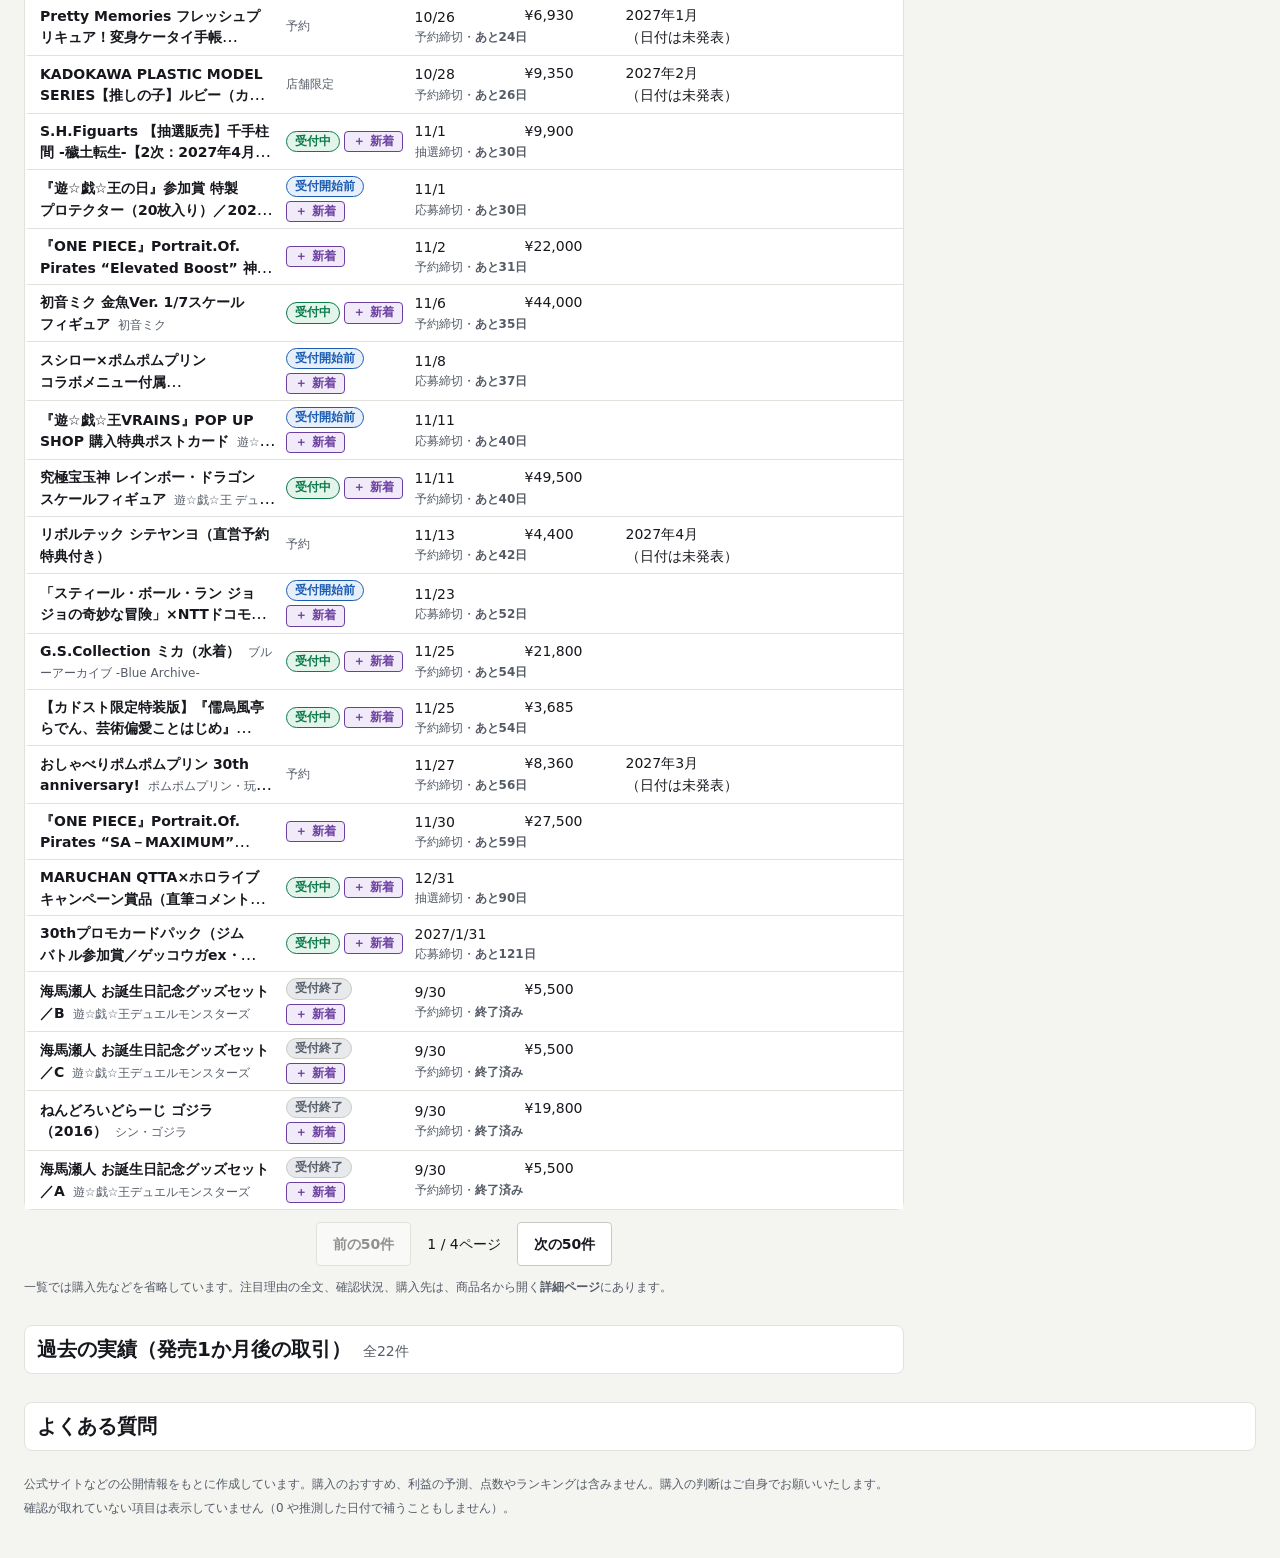
==== commit b16a3586: "dashboard: update published data (2026-10-02 16:20 JST)" ====
--- a/index.html
+++ b/index.html
@@ -26,7 +26,7 @@
     </div>
     <p class="site-meta">
       <span class="site-meta-item" title="この一覧を作り直して公開した時刻です。各商品の最新の確認日とは限りません。"><span class="site-meta-lbl">更新日時</span><span id="generated-at">—</span></span>
-      <span class="site-meta-item" title="受付状況や「あと◯日」を判定した日です。"><span class="site-meta-lbl">基準日</span><span id="as-of">—</span></span>
+      <span class="site-meta-item" title="受付状況や「あと◯日」の基準にした日です。"><span class="site-meta-lbl">基準日</span><span id="as-of">—</span></span>
     </p>
     <div class="masthead-search" role="search">
       <label class="visually-hidden" for="f-q-top">商品を検索</label>
@@ -117,12 +117,12 @@
         </div>
 
         <div class="feed-notes">
-          <p class="feed-note" data-note="all">確認状況（確認済み→一部確認→未検証）の順に、その中では商品ごとの更新日が新しい順に並べています。</p>
-          <p class="feed-note" data-note="open" hidden>公表された受付期間などから受付中と判定した商品です（締切間近を含みます）。公式情報での確認が完了していない商品は「未検証」と表示します。</p>
-          <p class="feed-note" data-note="closing" hidden>公表された受付期間などから受付中と判定した商品のうち、締切まで7日以内のものです。公式情報での確認が完了していない商品は「未検証」と表示します。</p>
-          <p class="feed-note" data-note="preorder" hidden>販売方式が予約・受注生産で、受付期間などから受付中と判定した商品です。公式情報での確認が完了していない商品は「未検証」と表示します。</p>
-          <p class="feed-note" data-note="lottery" hidden>販売方式が抽選で、受付期間などから応募受付中と判定した商品です。公式情報での確認が完了していない商品は「未検証」と表示します。</p>
-          <p class="feed-note" data-note="restock" hidden>公表された情報から再販・在庫復活と判定した商品です。</p>
+          <p class="feed-note" data-note="all">公式情報がそろっている商品から順に、その中では更新日が新しい順に並べています。</p>
+          <p class="feed-note" data-note="open" hidden>公表された受付期間をもとに、いま受付中の商品です（締切間近を含みます）。</p>
+          <p class="feed-note" data-note="closing" hidden>受付中の商品のうち、締切まで7日以内のものです。</p>
+          <p class="feed-note" data-note="preorder" hidden>販売方式が予約・受注生産で、いま受付中の商品です。</p>
+          <p class="feed-note" data-note="lottery" hidden>販売方式が抽選で、いま応募を受け付けている商品です。</p>
+          <p class="feed-note" data-note="restock" hidden>公表された情報で再販・在庫復活が分かっている商品です。</p>
           <p class="feed-note" data-note="attention" hidden>販売方法の制限と類似品の取引記録の<strong>両方を確認できた</strong>商品です。おすすめや期待値を示すものではありません。</p>
           <p class="feed-note" id="sec-new-note" data-note="new" hidden>掲載を始めてから14日以内の商品です。</p>
           <div class="feed-note margin-box" data-note="margin" hidden>
@@ -131,14 +131,14 @@
             <details class="margin-how">
               <summary>算出方法を見る</summary>
               <ul class="margin-keys">
-                <li><strong>並び</strong><span>買いの目安（この商品自身の根拠を先に、推論を後に）→ 似た商品の取引価格が定価の何倍だったか → 締切の近さ。順位や評価ではありません。</span></li>
+                <li><strong>並び</strong><span>買いの目安 → 似た商品の取引価格が定価の何倍だったか → 締切の近さ。順位や評価ではありません。</span></li>
                 <li><strong>倍率</strong><span>数字はすべて似た過去の商品の取引で、この商品の価格ではありません。取引価格の中央値を、その商品の定価で割ったものです（販売手数料を引く前）。</span></li>
                 <li><strong>利益ではありません</strong><span>目安の段階は販売手数料を引いた価格で比べていますが、送料などの費用は差し引いていません。定価で買えた場合の話で、抽選品は当選が前提です。</span></li>
-                <li><strong>推論</strong><span>この商品自身ではなく、似た種類の商品の過去の結果から出した目安です。確からしさ「低」です。</span></li>
+                <li><strong>類似品から</strong><span>この商品自身ではなく、似た種類の商品の過去の取引から出した目安です。</span></li>
               </ul>
             </details>
             <div class="margin-near-wrap" id="margin-near-wrap" hidden>
-              <h3 class="sub-title">判定に近い商品（あと何が必要か）</h3>
+              <h3 class="sub-title">目安まであと少しの商品（あと何が必要か）</h3>
               <ul class="margin-near" id="margin-near"></ul>
             </div>
           </div>
@@ -150,7 +150,7 @@
         <!-- 締切間近 only: rows whose date is within 7 days but whose acceptance was not confirmed.
              Deliberately a weaker, separate list — never counted or styled as 締切間近. -->
         <div class="feed-aux" id="feed-aux" hidden>
-          <h3 class="sub-title"><span class="tag-warn">要確認</span>期日が7日以内（締切間近以外）</h3>
+          <h3 class="sub-title">期日が7日以内のその他の商品</h3>
           <p class="feed-aux-note">期日まで7日以内ですが、<strong>受付中かどうかはまだ確認できていません</strong>。応募の前に公式ページをご確認ください。</p>
           <ul class="feed-list feed-list--aux" id="feed-aux-list"></ul>
         </div>
@@ -183,7 +183,7 @@
               <li><button type="button" class="buy-line" data-buy="LEAN_BUY" aria-pressed="false"><span class="buy-glyph" aria-hidden="true">●</span><span class="buy-word">買い寄り</span><span class="buy-n" id="buy-n-LEAN_BUY">—</span><span class="buy-inf" id="buy-inf-LEAN_BUY" hidden></span></button></li>
               <li><button type="button" class="buy-line" data-buy="MIXED_SIGNALS" aria-pressed="false"><span class="buy-glyph" aria-hidden="true">◐</span><span class="buy-word">様子見</span><span class="buy-n" id="buy-n-MIXED_SIGNALS">—</span><span class="buy-inf" id="buy-inf-MIXED_SIGNALS" hidden></span></button></li>
               <li><button type="button" class="buy-line" data-buy="LEAN_SKIP" aria-pressed="false"><span class="buy-glyph" aria-hidden="true">○</span><span class="buy-word">見送り寄り</span><span class="buy-n" id="buy-n-LEAN_SKIP">—</span><span class="buy-inf" id="buy-inf-LEAN_SKIP" hidden></span></button></li>
-              <li><button type="button" class="buy-line" data-buy="NOT_ENOUGH_EVIDENCE" aria-pressed="false"><span class="buy-glyph" aria-hidden="true">－</span><span class="buy-word">材料不足</span><span class="buy-n" id="buy-n-NOT_ENOUGH_EVIDENCE">—</span></button></li>
+              <li><button type="button" class="buy-line" data-buy="NOT_ENOUGH_EVIDENCE" aria-pressed="false"><span class="buy-glyph" aria-hidden="true">－</span><span class="buy-word">目安なし</span><span class="buy-n" id="buy-n-NOT_ENOUGH_EVIDENCE">—</span></button></li>
             </ul>
             <p class="rail-note" id="buy-headline" aria-live="polite">類似商品の発売後取引を参考表示。利益予測ではありません。</p>
             <a class="rail-link" id="buy-go" href="#sec-margin">利ざや候補を見る（<span id="buy-go-n">—</span>件）</a>
@@ -220,16 +220,15 @@
           <summary class="rail-sum"><span class="rail-title">使い方・表示の読み方</span></summary>
           <div class="rail-body">
             <ol class="howto-steps">
-              <li><strong>今日の締切を見る</strong>「締切間近」「受付中」は、公表された受付期間などから受付中と判定した商品です。公式情報での確認が済んでいないものは「未検証」と表示します。</li>
+              <li><strong>今日の締切を見る</strong>「締切間近」「受付中」は、公表された受付期間をもとに、いま受付中の商品です。</li>
               <li><strong>気になる商品に印を付ける</strong>各商品の「印」から。印はこのブラウザにだけ保存されます。</li>
               <li><strong>詳細ページで根拠を確かめる</strong>受付期間・出典・確認状況をすべて載せています。購入の判断はご自身でお願いします。</li>
             </ol>
             <ul class="legend-list">
               <li><span class="legend-sample"><span class="badge badge--open">受付中</span><span class="badge badge--urgent">締切間近</span></span><span><strong>塗りつぶし</strong>は、いまの状態です。</span></li>
-              <li><span class="legend-sample"><span class="badge badge--ev-verified">確認済み</span><span class="badge badge--ev-partial">一部確認</span><span class="badge badge--ev-none">未検証</span></span><span><strong>枠線</strong>は、情報をどこまで確認できたかです。「未検証」は公式情報での確認がまだの商品です。</span></li>
               <li><span class="legend-sample"><span class="badge badge--flag">新着</span><span class="badge badge--restock">再販</span><span class="badge badge--attention">注目候補</span></span><span><strong>角型</strong>は補足の目印です。おすすめや買い時を示すものではありません。</span></li>
               <li><span class="legend-sample"><span class="buy-glyph" aria-hidden="true">● ◐ ○ －</span></span><span><strong>買いの目安</strong>は似た商品の過去の取引からの参考で、利益ではありません。あなたの「印」とは別のものです。</span></li>
-              <li><span><strong>更新日時と基準日：</strong>更新日時はこの一覧を作り直して公開した時刻、基準日は受付状況や「あと◯日」を判定した日です。各商品の最新の確認日とは限りません（各行の「更新」は、その商品を最後に確認・観測した日です）。</span></li>
+              <li><span><strong>更新日時と基準日：</strong>更新日時はこの一覧を作り直して公開した時刻、基準日は受付状況や「あと◯日」の基準にした日です。各商品の最新の確認日とは限りません（各行の「更新」は、その商品を最後に確認・観測した日です）。</span></li>
               <li><span><strong>確認が取れていない項目は表示していません。</strong>載っていないことは「なし」や「0」という意味ではありません。</span></li>
             </ul>
           </div>
@@ -273,7 +272,7 @@
                 <option value="">すべて</option>
                 <option value="VERIFIED">確認済み</option>
                 <option value="PARTIAL">一部確認</option>
-                <option value="UNVERIFIED">未検証</option>
+                <option value="UNVERIFIED">公式確認前</option>
               </select>
             </div>
           </div>
@@ -285,9 +284,9 @@
                 <label class="field-label" for="f-deadline">締切</label>
                 <select id="f-deadline">
                   <option value="">すべて</option>
-                  <option value="24h">24時間以内（受付中と判定）</option>
-                  <option value="3d">3日以内（受付中と判定）</option>
-                  <option value="7d">7日以内（受付中と判定）</option>
+                  <option value="24h">24時間以内（受付中）</option>
+                  <option value="3d">3日以内（受付中）</option>
+                  <option value="7d">7日以内（受付中）</option>
                   <option value="near_unconfirmed">7日以内（締切間近以外）</option>
                 </select>
               </div>
@@ -331,7 +330,7 @@
                   <option value="LEAN_BUY">買い寄り</option>
                   <option value="MIXED_SIGNALS">様子見</option>
                   <option value="LEAN_SKIP">見送り寄り</option>
-                  <option value="NOT_ENOUGH_EVIDENCE">判断材料不足</option>
+                  <option value="NOT_ENOUGH_EVIDENCE">目安なし</option>
                 </select>
               </div>
               <div class="field">
@@ -362,7 +361,7 @@
         <!-- Column header of the desktop table. Sticky, so a column keeps its meaning while scrolling. -->
         <div class="list-head" id="list-head" aria-hidden="true">
           <span>商品名</span><span>状態 / 販売方式</span><span>締切</span><span>定価</span>
-          <span>発売日</span><span>確認状況</span><span>角度 / 目安</span>
+          <span>発売日</span><span></span><span>目安</span>
         </div>
 
         <ul class="screener" id="list"></ul>
@@ -406,7 +405,7 @@
       </div>
       <div>
         <dt>いつの情報ですか？</dt>
-        <dd>「更新日時」はこの一覧を作り直して公開した時刻、「基準日」は受付状況や「あと◯日」を判定した日です。各商品の最新の確認日とは限りません。各行の「更新」は、その商品を最後に確認・観測した日です。</dd>
+        <dd>「更新日時」はこの一覧を作り直して公開した時刻、「基準日」は受付状況や「あと◯日」の基準にした日です。各商品の最新の確認日とは限りません。各行の「更新」は、その商品を最後に確認・観測した日です。</dd>
       </div>
       <div>
         <dt>付けた印は他の人に見えますか？</dt>
@@ -417,7 +416,7 @@
 
   <footer class="site-footer">
     <p>公式サイトなどの公開情報をもとに作成しています。購入のおすすめ、利益の予測、点数やランキングは含みません。購入の判断はご自身でお願いいたします。</p>
-    <p>確認が取れていない項目は表示していません（0 や推測した日付で補うこともしません）。「未検証」の商品は、公式情報での確認がまだ済んでいない新しい候補です。</p>
+    <p>確認が取れていない項目は表示していません（0 や推測した日付で補うこともしません）。</p>
   </footer>
 </main>
 
--- a/assets/style.css
+++ b/assets/style.css
@@ -302,18 +302,19 @@
 
 .recent-list { display: grid; background: var(--surface); border: 1px solid var(--border); border-radius: var(--r-md); }
 .recent-item {
-  display: grid;
-  grid-template-columns: 3.4em auto minmax(0, 1fr);
+  /* R21H: flex, so a row without a state badge does not keep an empty column between the date and the name */
+  display: flex;
   align-items: center;
   gap: 4px 8px;
   padding: 0 12px;
   border-left: 3px solid transparent;
 }
 .recent-item + .recent-item { border-top: 1px solid var(--border); }
-.recent-item.is-unverified { border-left: 3px dashed var(--unverified-line); }
-.recent-day { font-size: var(--fs-xs); color: var(--fg-muted); font-variant-numeric: tabular-nums; }
-.recent-badges { display: flex; gap: 4px; }
-.recent-link { display: flex; align-items: center; min-height: var(--tap); min-width: 0; text-decoration: none; }
+/* R21H: lists no longer mark unverified rows with a dashed frame (the detail page states it) */
+.recent-day { flex: 0 0 3.4em; font-size: var(--fs-xs); color: var(--fg-muted); font-variant-numeric: tabular-nums; }
+.recent-badges { display: flex; flex: none; gap: 4px; }
+.recent-badges:empty { display: none; }
+.recent-link { flex: 1 1 auto; display: flex; align-items: center; min-height: var(--tap); min-width: 0; text-decoration: none; }
 .recent-name {
   display: -webkit-box;
   -webkit-box-orient: vertical;
@@ -447,6 +448,19 @@
   overflow: hidden;
   background: var(--media-bg);
   border-radius: var(--r-sm);
+}
+/* R21F: title art in a list wears a short corner tag instead of a caption line */
+.pmedia-tag {
+  position: absolute;
+  top: 4px;
+  left: 4px;
+  padding: 1px 6px;
+  border-radius: var(--r-sm);
+  background: var(--surface);
+  color: var(--fg-muted);
+  font-size: var(--fs-xs);
+  line-height: var(--lh-tight);
+  box-shadow: 0 0 0 1px var(--border);
 }
 .credit-host { display: block; overflow: hidden; text-overflow: ellipsis; white-space: nowrap; }
 .pmedia-img { display: block; width: 100%; height: 100%; object-fit: contain; }
@@ -1193,15 +1207,12 @@
 
 /* 未検証 rows: a dashed frame plus the explicit 未検証 badge (no tint, so a mostly-unverified
    list does not turn into one yellow block) */
-.card--featured.is-unverified { border-style: dashed; border-color: var(--unverified-line); }
-.card--feed.is-unverified, .card--row.is-unverified { border-left: 3px dashed var(--unverified-line); }
 
 /* deadline urgency: only rows with a closing_soon_band get it (app.js) */
 .f-deadline.is-urgent .f-date, .f-deadline.is-urgent .f-rel, .cell.is-urgent .val, .detail-deadline.is-urgent .price-val { color: var(--urgent); }
 .f-deadline.is-soon .f-rel, .cell.is-soon .val, .detail-deadline.is-soon .price-val { color: var(--closing); }
 .f-deadline.is-unconfirmed .f-date, .deadline-rel.is-unconfirmed { color: var(--fg-muted); }
 .f-deadline.is-unconfirmed .f-rel { color: var(--fg-muted); }
-.f-deadline.is-unconfirmed .f-rel::after { content: "・要確認"; font-weight: 400; font-size: var(--fs-xs); }
 .f-rel.is-passed { color: var(--fg-muted); font-weight: 400; }
 .cell.is-urgent .deadline-rel { color: var(--urgent); }
 .cell.is-soon .deadline-rel { color: var(--closing); }
@@ -1328,7 +1339,12 @@
   .card--feed .bt-line-warn { min-width: 0; overflow: hidden; text-overflow: ellipsis; }
   .card--feed .bt-line-val .phrase-unit + .phrase-unit { display: none; }
   .card--feed .bt-line-how { order: -1; }
-  .card--feed:has(> .bt-line) .row-upd { display: none; }
+  /* R21F: the 類似品 summary gets a full-width line of its own on a phone; sharing the action line cut it
+     to 「4件中3件ｶ」. The 更新 date comes back on the action line. */
+  .card--feed:has(> .bt-line) { grid-template-areas: "main main main main" "bt bt bt bt" ". upd ext mark"; }
+  .card--feed > .bt-line { flex-wrap: wrap; white-space: normal; }
+  .card--feed { row-gap: 4px; }
+  .card--feed .bt-line-val { overflow: visible; white-space: nowrap; }
 }
 
 /* medium widths: 締切 and 定価 move under the name, so the name keeps the width of the row */
@@ -1349,7 +1365,9 @@
     grid-template-areas: "thumb body" "ang body" "when when" "price price";
     grid-template-rows: auto 1fr auto auto;
   }
-  .card--feed { padding: 8px 8px 10px; row-gap: 6px; }
+  .card--feed { padding: 8px 8px; row-gap: 4px; }
+  /* R21F: the 類似品 line keeps one line; 「数え方」 is on the detail page the row opens */
+  .card--feed .bt-line-how { display: none; }
 }
 
 /* SCREENER ROW, wide: a dense seven-column table with a sticky header */
@@ -1434,3 +1452,6 @@
   .pchart-key-line { border-top-color: CanvasText; }
   .pchart-key-dot { background: CanvasText; }
 }
+
+/* R21F: even two-line product names (no one-character last line) where supported */
+.c-name { text-wrap: pretty; }
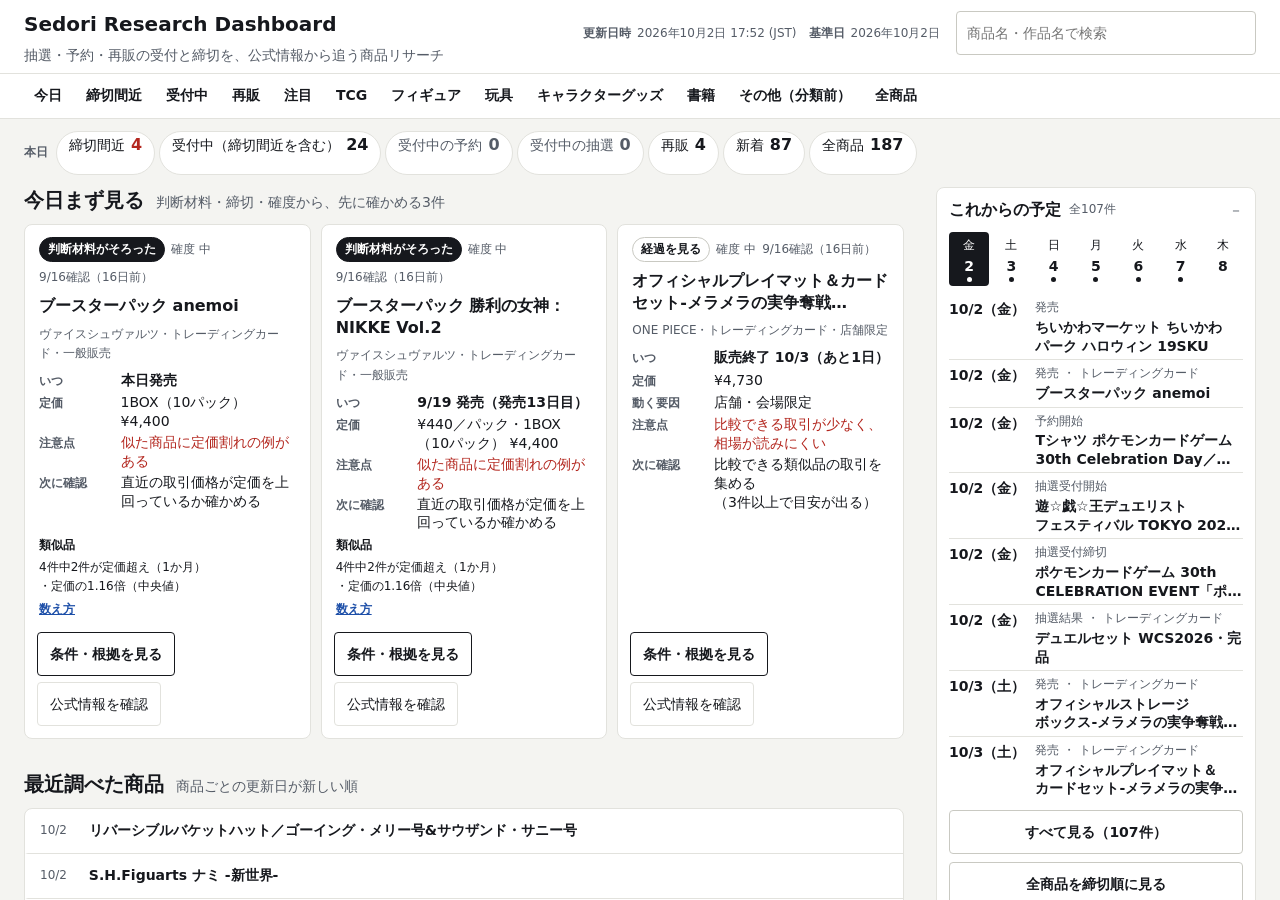
==== commit e32d5ed4: "dashboard: update published data (2026-10-02 18:05 JST)" ====
--- a/index.html
+++ b/index.html
@@ -79,11 +79,11 @@
       <!-- A 今日チェック: at most three FEATURED cards, closing soonest first. -->
       <section class="today" id="today" aria-labelledby="today-title">
         <div class="sec-head">
-          <h2 class="sec-title" id="today-title">今日チェック</h2>
+          <h2 class="sec-title" id="today-title">今日まず見る</h2>
           <span class="sec-sub" id="today-sub"></span>
         </div>
         <ul class="featured" id="featured-list"></ul>
-        <p class="sec-empty" id="today-empty" hidden>いまのところ、締切が近い受付中の商品はありません。</p>
+        <p class="sec-empty" id="today-empty" hidden>いまのところ、判断材料がそろって受付中の商品はありません。</p>
       </section>
 
       <!-- 最近調べた商品: the most recently checked or observed items (each row keeps its 確認状況
@@ -117,7 +117,7 @@
         </div>
 
         <div class="feed-notes">
-          <p class="feed-note" data-note="all">公式情報がそろっている商品から順に、その中では更新日が新しい順に並べています。</p>
+          <p class="feed-note" data-note="all">判断材料がそろった商品、締切が近い商品、確度が高い商品の順です。受付が終わった商品・情報待ちの商品は「全商品を詳しく探す」にあります。<span class="legend-inline"><span class="tier-chip tier--lead">判断材料がそろった</span>公式で確認済み・定価と<span class="nb">類似品3件以上</span>の取引あり　<span class="conf-chip conf--medium">確度 中</span>根拠のそろい具合（利益の見込みではありません）</span></p>
           <p class="feed-note" data-note="open" hidden>公表された受付期間をもとに、いま受付中の商品です（締切間近を含みます）。</p>
           <p class="feed-note" data-note="closing" hidden>受付中の商品のうち、締切まで7日以内のものです。</p>
           <p class="feed-note" data-note="preorder" hidden>販売方式が予約・受注生産で、いま受付中の商品です。</p>
--- a/assets/style.css
+++ b/assets/style.css
@@ -1455,3 +1455,43 @@
 
 /* R21F: even two-line product names (no one-character last line) where supported */
 .c-name { text-wrap: pretty; }
+
+/* ---------------------------------------------------------------- R22 decision harness */
+/* 今日まず見る: stacked decision cards (no swipe rail) */
+#featured-list.featured { display: grid; grid-template-columns: minmax(0, 1fr); gap: 10px; overflow: visible; }
+@media (min-width: 900px) { #featured-list.featured { grid-template-columns: repeat(3, minmax(0, 1fr)); } }
+.card--decision { flex: none; }
+.card--decision .card-main { display: grid; gap: 8px; padding: 12px 14px 0; }
+.dc-head { display: flex; flex-wrap: wrap; gap: 6px; align-items: center; }
+.dc-name { font-size: var(--fs-m); font-weight: 700; color: var(--fg); text-decoration: none; }
+.dc-name:hover { text-decoration: underline; }
+.dchips { display: inline-flex; flex-wrap: wrap; gap: 6px; align-items: center; }
+.tier-chip { display: inline-flex; align-items: center; padding: 2px 8px; border-radius: 999px; font-size: var(--fs-xs);
+  font-weight: 700; border: 1px solid var(--border-strong); color: var(--fg); background: var(--surface); white-space: nowrap; }
+.tier-chip.tier--lead { background: var(--fg); color: var(--surface); border-color: var(--fg); }
+.tier-chip.tier--pending, .tier-chip.tier--archive { color: var(--fg-muted); }
+.conf-chip { font-size: var(--fs-xs); color: var(--fg-muted); white-space: nowrap; }
+.conf-chip.conf--high { color: var(--fg); font-weight: 700; }
+.dfacts { display: grid; gap: 2px; margin: 0; }
+.dfact { display: grid; grid-template-columns: 4.6em minmax(0, 1fr); gap: 8px; align-items: baseline; }
+.dfact-lbl { font-size: var(--fs-xs); color: var(--fg-muted); font-weight: 700; }
+.dfact-val { margin: 0; font-size: var(--fs-s); line-height: var(--lh-tight); }
+.dfact--when .dfact-val { font-weight: 700; }
+.dfact--risk .dfact-val { color: var(--urgent); }
+.dfact--src .dfact-val { font-size: var(--fs-xs); color: var(--fg-muted); }
+.detail-decision { display: grid; gap: 8px; margin: 12px 0; padding: 12px 14px; border: 1px solid var(--border-strong);
+  border-radius: var(--r-md); background: var(--surface); }
+.detail-decision.tier-box--lead { border-color: var(--fg); }
+.row-upd.is-stale { color: var(--urgent); }
+.legend-inline { display: flex; flex-wrap: wrap; gap: 4px 8px; align-items: center; margin-top: 4px; font-size: var(--fs-xs); }
+.fresh-chip { font-size: var(--fs-xs); color: var(--fg-muted); white-space: nowrap; }
+.fresh-chip.is-stale { color: var(--urgent); }
+/* compact decision cards on a phone: the series line is on the detail page; the 類似品 line sits inside the card */
+@media (max-width: 639px) { .card--decision .c-cat { display: none; } .card--decision .card-main { gap: 6px; } }
+.card--decision > .bt-line { padding: 4px 14px 0; }
+.card--decision > .bt-line { flex-wrap: wrap; white-space: normal; }
+.card--decision .bt-line-val { overflow: visible; white-space: normal; }
+.card--decision .bt-spark { display: none; }
+/* the decision card states the price-drop risk once, in 注意点 */
+.card--decision .bt-line-warn { display: none; }
+@media (max-width: 639px) { .card--decision .bt-line-val .phrase-unit + .phrase-unit { display: none; } }
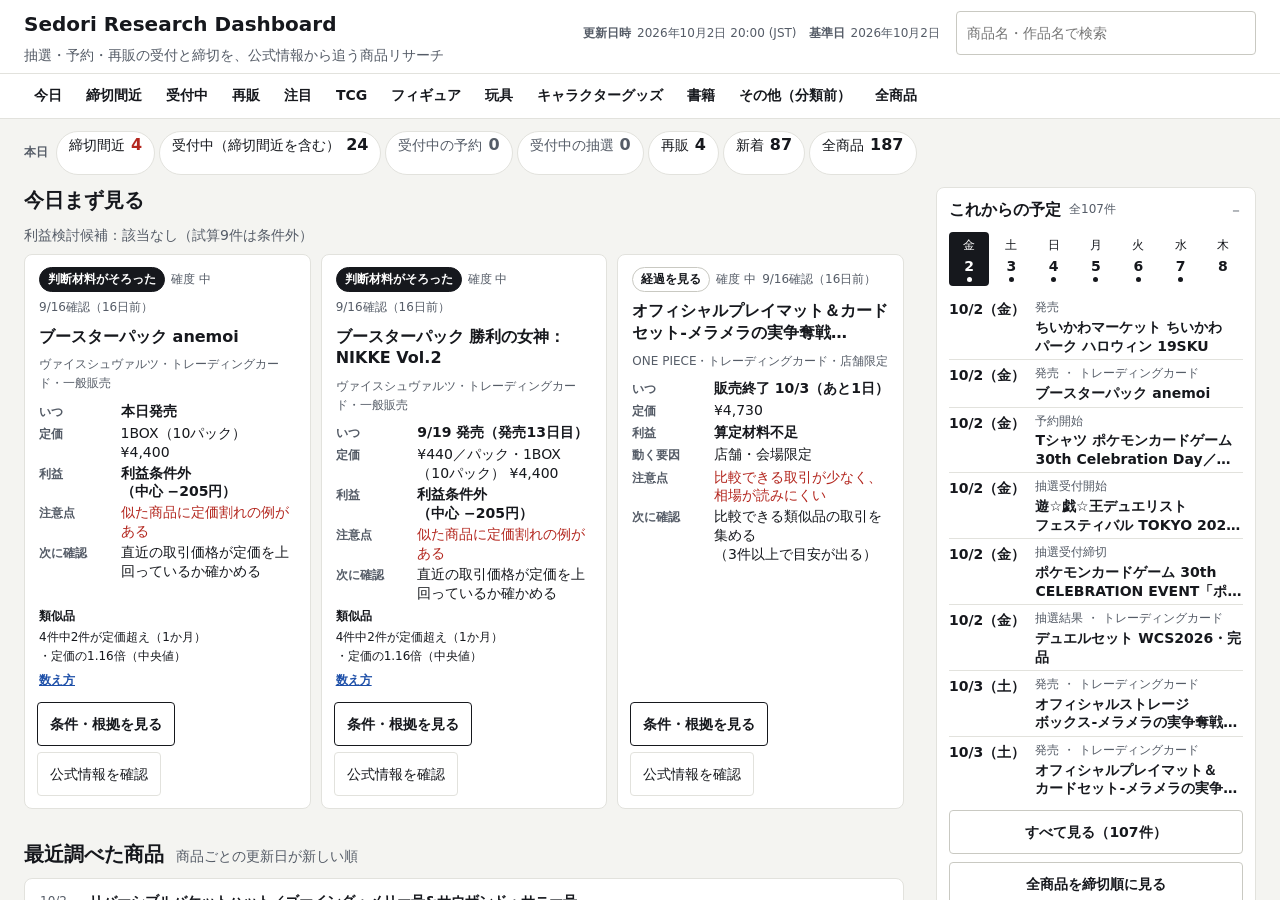
==== commit 1302fbb2: "dashboard: update published data (2026-10-02 20:13 JST)" ====
--- a/index.html
+++ b/index.html
@@ -82,6 +82,10 @@
           <h2 class="sec-title" id="today-title">今日まず見る</h2>
           <span class="sec-sub" id="today-sub"></span>
         </div>
+        <h3 class="sub-title">利益検討候補</h3>
+        <p class="pa-topnote" id="profit-note"></p>
+        <ul class="profit-list" id="profit-list" hidden></ul>
+        <h3 class="sub-title">判断材料がそろった商品</h3>
         <ul class="featured" id="featured-list"></ul>
         <p class="sec-empty" id="today-empty" hidden>いまのところ、判断材料がそろって受付中の商品はありません。</p>
       </section>
@@ -236,6 +240,16 @@
       </aside>
 
       <!-- C 全商品を詳しく探す: the screener. Search + 4 basic filters + 詳細, dense table, 50 rows a page. -->
+      <details class="faq" id="profit-faq">
+        <summary>利益分析の読み方</summary>
+        <ul class="faq-list">
+          <li>想定売価は保証ではありません。似た商品やこの商品の<strong>成約</strong>（出品中の価格ではなく、実際に売れた価格）から幅で示しています。</li>
+          <li>想定純利益は、取得価格・販売手数料（10%）・送料・梱包費の入力と仮定に基づく試算です。分からない値を0として計算することはしません（「未算定」と表示します）。</li>
+          <li>取得価格は、確認できた購入価格か、公式の販売で定価購入できる場合の公式定価だけを使います。パックとBOXなど販売単位が違う価格は換算しません。</li>
+          <li>合計は「利益余地30・根拠確度25・回転性20・供給15・タイミング10」の算定できた部分の和です。算定できた範囲が70%未満のときは合計を出しません。</li>
+          <li>利益検討状態は、いまの根拠から見た検討の段階で、購入の指示ではありません。根拠が更新されると判定も変わります。基準は暫定で、過去実績での検証は件数がそろうまで完了扱いにしません。</li>
+        </ul>
+      </details>
       <section class="sec sec--all" id="sec-all" aria-labelledby="all-title">
         <div class="sec-head">
           <h2 class="sec-title" id="all-title">全商品を詳しく探す</h2>
--- a/assets/style.css
+++ b/assets/style.css
@@ -1495,3 +1495,39 @@
 /* the decision card states the price-drop risk once, in 注意点 */
 .card--decision .bt-line-warn { display: none; }
 @media (max-width: 639px) { .card--decision .bt-line-val .phrase-unit + .phrase-unit { display: none; } }
+
+/* ---------------------------------------------------------------- R22 profitability */
+.pbox { display: grid; gap: 10px; margin: 12px 0; padding: 12px 14px; border: 1px solid var(--border-strong);
+  border-radius: var(--r-md); background: var(--surface); }
+.pbox.pbox--compact { margin: 6px 0 0; padding: 0; border: 0; }
+.pa-title { margin: 0; font-size: var(--fs-m); }
+.pa-sub { margin: 4px 0 0; font-size: var(--fs-s); }
+.pa-head { display: flex; flex-wrap: wrap; gap: 6px 10px; align-items: baseline; }
+.pstate { display: inline-flex; padding: 2px 8px; border-radius: 999px; font-size: var(--fs-xs); font-weight: 700;
+  border: 1px solid var(--border-strong); background: var(--surface); color: var(--fg); }
+.pstate--profit_candidate { background: var(--fg); color: var(--surface); border-color: var(--fg); }
+.pstate--negative_margin, .pstate--avoid_risk { color: var(--urgent); border-color: var(--urgent); }
+.pa-total { display: inline-flex; gap: 8px; align-items: baseline; font-size: var(--fs-s); }
+.pa-cov, .pa-conf { font-size: var(--fs-xs); color: var(--fg-muted); }
+.pa-table-wrap { overflow-x: auto; }
+.pa-table { border-collapse: collapse; width: 100%; font-size: var(--fs-s); font-variant-numeric: tabular-nums; }
+.pa-table th, .pa-table td { padding: 4px 6px; border-bottom: 1px solid var(--border); text-align: right; white-space: nowrap; }
+.pa-table th:first-child { text-align: left; color: var(--fg-muted); font-weight: 700; font-size: var(--fs-xs); }
+.pa-table thead th { color: var(--fg-muted); font-size: var(--fs-xs); }
+.pa-table td.is-neg { color: var(--urgent); }
+.pa-breakdown { display: grid; gap: 6px; }
+.pa-comp { padding: 6px 0; border-top: 1px solid var(--border); }
+.pa-comp-head { display: flex; justify-content: space-between; font-size: var(--fs-s); font-weight: 700; }
+.pa-comp.pa-comp--unscored .pa-comp-pts { color: var(--fg-muted); font-weight: 400; }
+.pa-reasons { margin: 4px 0 0; padding: 0; list-style: none; font-size: var(--fs-xs); display: grid; gap: 2px; }
+.pa-reasons .is-minus { color: var(--fg-muted); }
+.pa-gates, .pa-note { margin: 0; font-size: var(--fs-xs); color: var(--fg-muted); }
+.pa-topnote { margin: 0 0 8px; font-size: var(--fs-s); color: var(--fg-muted); }
+.profit-list { display: grid; gap: 10px; margin: 0 0 12px; padding: 0; list-style: none; }
+.card--profit { padding: 12px 14px; }
+.pa-why, .pa-risk { margin: 4px 0 0; font-size: var(--fs-s); }
+.pa-risk { color: var(--urgent); }
+.dfact--profit .dfact-val { font-weight: 700; }
+.faq { margin: 16px 0; padding: 10px 14px; border: 1px solid var(--border); border-radius: var(--r-md); background: var(--surface); }
+.faq > summary { cursor: pointer; font-weight: 700; min-height: var(--tap); display: flex; align-items: center; }
+.faq-list { margin: 6px 0 0; padding-left: 1.2em; font-size: var(--fs-s); display: grid; gap: 4px; }
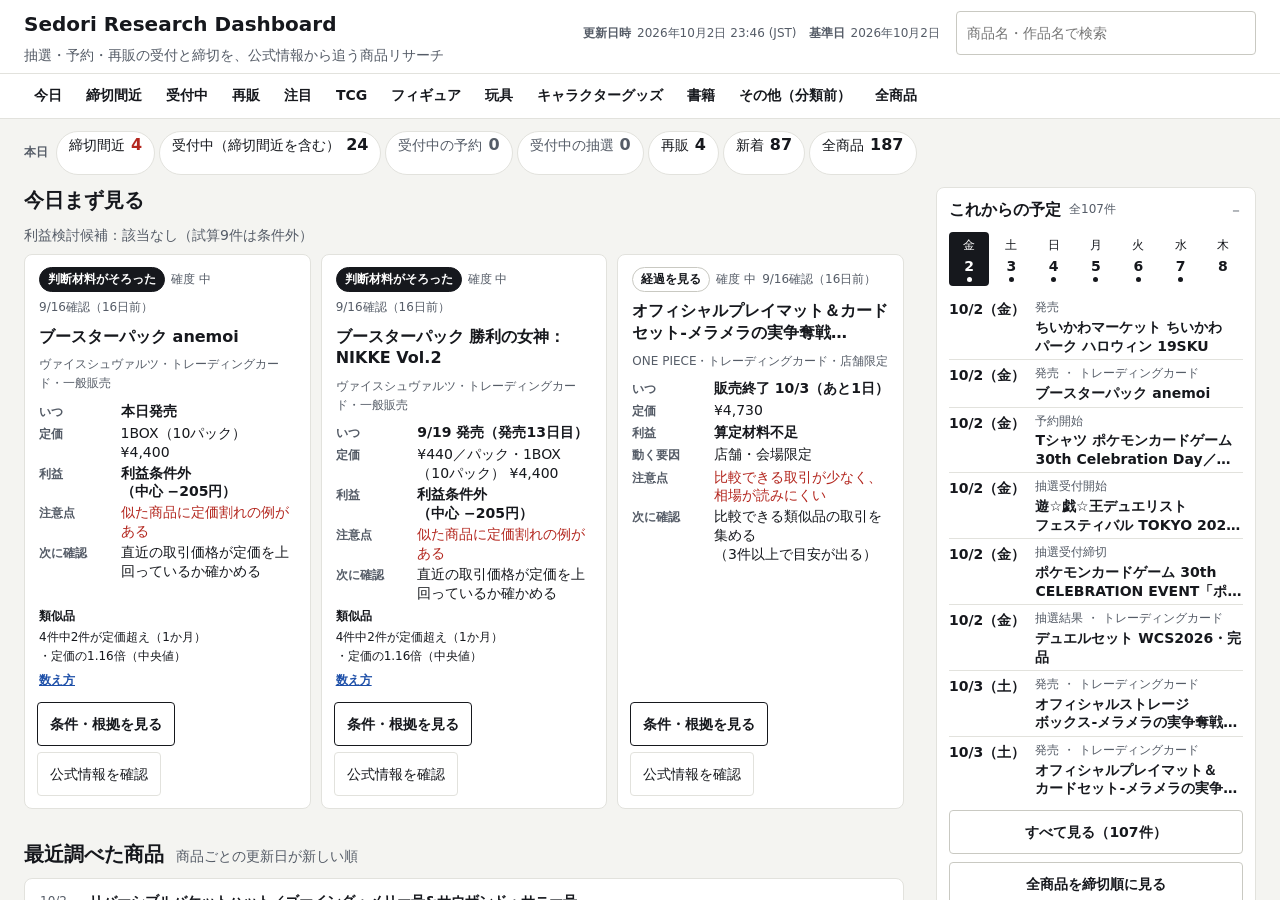
==== commit 46ad764b: "dashboard: update published data (2026-10-02 23:59 JST)" ====
--- a/index.html
+++ b/index.html
@@ -246,7 +246,9 @@
           <li>想定売価は保証ではありません。似た商品やこの商品の<strong>成約</strong>（出品中の価格ではなく、実際に売れた価格）から幅で示しています。</li>
           <li>想定純利益は、取得価格・販売手数料（10%）・送料・梱包費の入力と仮定に基づく試算です。分からない値を0として計算することはしません（「未算定」と表示します）。</li>
           <li>取得価格は、確認できた購入価格か、公式の販売で定価購入できる場合の公式定価だけを使います。パックとBOXなど販売単位が違う価格は換算しません。</li>
-          <li>合計は「利益余地30・根拠確度25・回転性20・供給15・タイミング10」の算定できた部分の和です。算定できた範囲が70%未満のときは合計を出しません。</li>
+          <li><strong>利益力</strong>（どれだけお金が残るか）は「純利益の大きさ40・下振れへの強さ20・回転15・供給の締まり10・資金効率10・タイミング5」の算定できた部分の和です。算定範囲が70%未満のときは出しません。ROIが高くても純利益の額が小さいものは高く評価しません。</li>
+          <li><strong>数字の確度</strong>（その数字をどこまで信じられるか）は、この商品自身の成約・取得価格の確かさ・成約の件数・新しさなどから別に出します。この商品自身の成約がないうちは「低」までとし、利益検討候補にはしません。利益力と数字の確度は足し合わせません。</li>
+          <li>期待利益（売れる確率をかけた利益）は、過去実績で確率を検証できるまで算定しません。</li>
           <li>利益検討状態は、いまの根拠から見た検討の段階で、購入の指示ではありません。根拠が更新されると判定も変わります。基準は暫定で、過去実績での検証は件数がそろうまで完了扱いにしません。</li>
         </ul>
       </details>
--- a/assets/style.css
+++ b/assets/style.css
@@ -1508,6 +1508,13 @@
 .pstate--profit_candidate { background: var(--fg); color: var(--surface); border-color: var(--fg); }
 .pstate--negative_margin, .pstate--avoid_risk { color: var(--urgent); border-color: var(--urgent); }
 .pa-total { display: inline-flex; gap: 8px; align-items: baseline; font-size: var(--fs-s); }
+.pa-meters { display: flex; flex-wrap: wrap; gap: 4px 14px; align-items: baseline; }
+.pa-meter { display: inline-flex; gap: 4px; align-items: baseline; font-size: var(--fs-s); }
+.pa-meter-lbl, .pa-meter-sub { font-size: var(--fs-xs); color: var(--fg-muted); }
+.pa-meter-val { font-variant-numeric: tabular-nums; }
+.pa-why-box { display: grid; gap: 4px; }
+details.pa-breakdown > summary { cursor: pointer; }
+.dfact--risk .dfact-val { color: var(--urgent); }
 .pa-cov, .pa-conf { font-size: var(--fs-xs); color: var(--fg-muted); }
 .pa-table-wrap { overflow-x: auto; }
 .pa-table { border-collapse: collapse; width: 100%; font-size: var(--fs-s); font-variant-numeric: tabular-nums; }
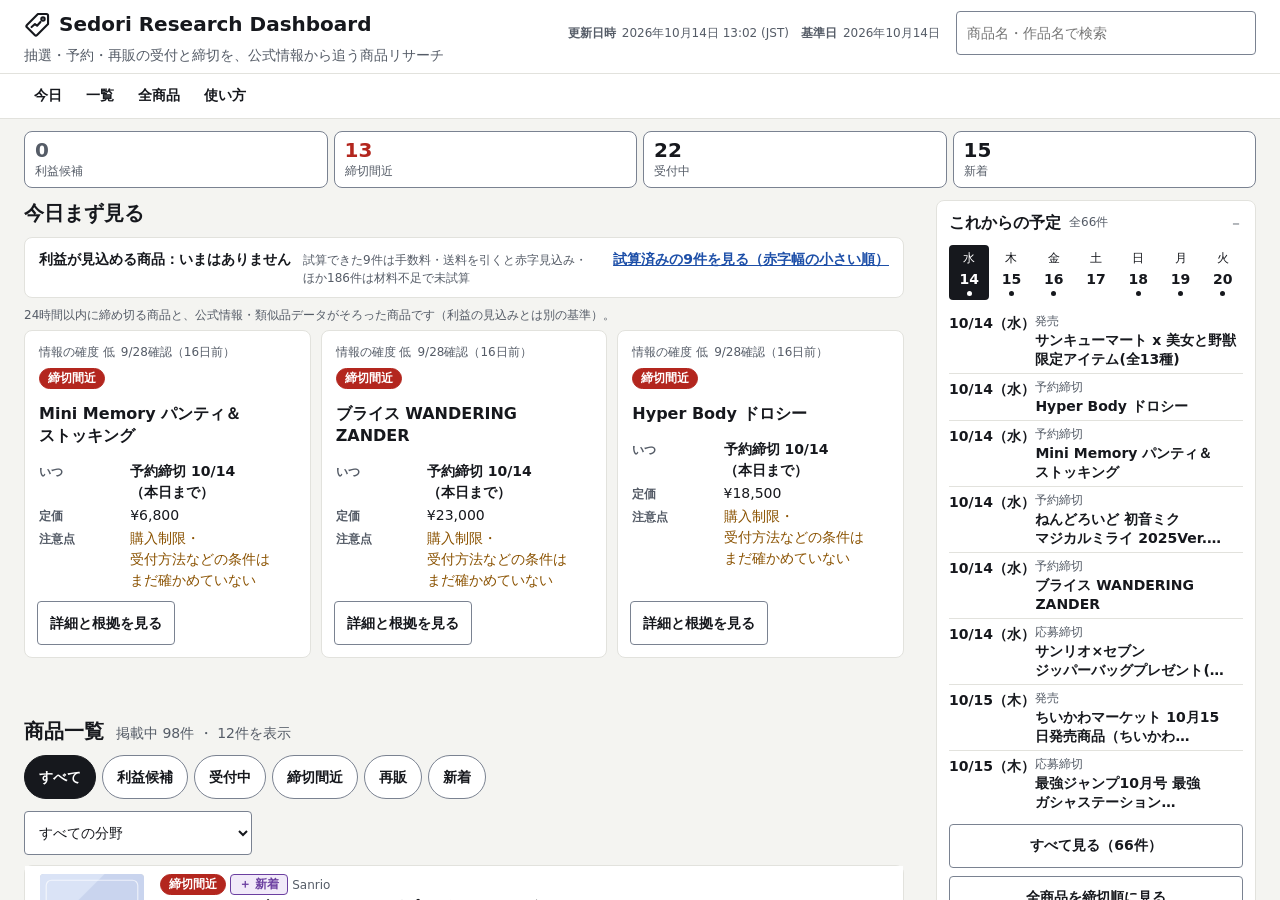
==== commit 3cb22ae4: "dashboard: update published data (2026-10-14 13:12 JST)" ====
--- a/index.html
+++ b/index.html
@@ -6,7 +6,7 @@
 <meta name="color-scheme" content="light dark">
 <meta name="referrer" content="no-referrer">
 <meta http-equiv="Content-Security-Policy" content="default-src 'none'; script-src 'self'; style-src 'self' https://fonts.googleapis.com; font-src https://fonts.gstatic.com; connect-src 'self'; img-src 'self'; base-uri 'none'; form-action 'none'">
-<meta name="description" content="抽選・予約・再販の受付状況や締切、発売日を、公式サイトなどの公開情報からまとめた一覧です。購入のおすすめや利益の予測は含みません。">
+<meta name="description" content="抽選・予約・再販の受付状況や締切、発売日を公式サイトなどの公開情報からまとめ、成約データにもとづく暫定の利益試算を添えた商品リサーチです。購入のおすすめではありません。">
 <title>Sedori Research Dashboard</title>
 <link rel="preconnect" href="https://fonts.googleapis.com">
 <link rel="preconnect" href="https://fonts.gstatic.com" crossorigin>
@@ -16,16 +16,15 @@
 <body data-page="index">
 <a class="skip-link" href="#main">本文へ移動</a>
 
-<!-- Masthead: name, one line of purpose, freshness, search. Compact on purpose: the first
-     screen belongs to today's items, not to a banner. -->
+<!-- Masthead: name, search, the date the counts refer to. The first screen belongs to today's items. -->
 <header class="masthead">
   <div class="shell masthead-in">
     <div class="brand">
-      <p class="site-title"><a href="index.html">Sedori Research Dashboard</a></p>
+      <h1 class="site-title"><a href="index.html">Sedori Research Dashboard</a></h1>
       <p class="site-purpose">抽選・予約・再販の受付と締切を、公式情報から追う商品リサーチ</p>
     </div>
     <p class="site-meta">
-      <span class="site-meta-item" title="この一覧を作り直して公開した時刻です。各商品の最新の確認日とは限りません。"><span class="site-meta-lbl">更新日時</span><span id="generated-at">—</span></span>
+      <span class="site-meta-item site-meta-item--gen" title="この一覧を作り直して公開した時刻です。各商品の最新の確認日とは限りません。"><span class="site-meta-lbl">更新日時</span><span id="generated-at">—</span></span>
       <span class="site-meta-item" title="受付状況や「あと◯日」の基準にした日です。"><span class="site-meta-lbl">基準日</span><span id="as-of">—</span></span>
     </p>
     <div class="masthead-search" role="search">
@@ -35,21 +34,19 @@
   </div>
 </header>
 
-<!-- Sticky navigation. In-page anchors; the old section ids select the matching feed chip. -->
+<!-- Navigation: the four places a reader goes. The former section ids still work as anchors. -->
 <nav class="topnav" aria-label="主なメニュー">
   <div class="shell">
     <ul class="topnav-list" id="topnav-list">
       <li><a href="#today">今日</a></li>
-      <li><a href="#sec-closing">締切間近</a></li>
-      <li><a href="#sec-open">受付中</a></li>
-      <li><a href="#sec-restock">再販</a></li>
-      <li><a href="#sec-attention">注目</a></li>
-      <li id="topnav-cats-end"><a href="#sec-all">全商品</a></li>
+      <li><a href="#feed">一覧</a></li>
+      <li><a href="#sec-all">全商品</a></li>
+      <li><a href="#faq">使い方</a></li>
     </ul>
   </div>
 </nav>
 
-<main class="shell" id="main">
+<main class="shell" id="main" tabindex="-1">
 
   <div class="panel panel--error" id="error-panel" role="alert" hidden>
     <h2>データを読み込めませんでした</h2>
@@ -61,91 +58,57 @@
 
   <div id="app" hidden>
 
-    <!-- Status strip: published counters (stats.json), one line. Each one selects the feed chip
-         that uses the same predicate, so the number and the list never disagree. -->
+    <!-- Summary: the three questions of the day (profit? closing? new?) and what is open. Each count selects
+         the list chip with the identical predicate, so the number and the list never disagree. -->
     <div class="strip" id="kpi-row" role="group" aria-label="基準日の件数">
-      <span class="strip-lbl">本日</span>
+      <button type="button" class="kpi kpi--profit" data-kpi="profit" data-chip="profit" aria-pressed="false"><span class="kpi-label">利益候補</span><span class="kpi-num" id="kpi-profit">—</span></button>
       <button type="button" class="kpi kpi--closing" data-kpi="closing" data-chip="closing" aria-pressed="false"><span class="kpi-label">締切間近</span><span class="kpi-num" id="kpi-closing">—</span></button>
-      <button type="button" class="kpi" data-kpi="open" data-chip="open" aria-pressed="false"><span class="kpi-label">受付中（締切間近を含む）</span><span class="kpi-num" id="kpi-open">—</span></button>
-      <button type="button" class="kpi" data-kpi="preorder" data-chip="preorder" aria-pressed="false"><span class="kpi-label">受付中の予約</span><span class="kpi-num" id="kpi-preorder">—</span></button>
-      <button type="button" class="kpi" data-kpi="lottery" data-chip="lottery" aria-pressed="false"><span class="kpi-label">受付中の抽選</span><span class="kpi-num" id="kpi-lottery">—</span></button>
-      <button type="button" class="kpi" data-kpi="restock" data-chip="restock" aria-pressed="false"><span class="kpi-label">再販</span><span class="kpi-num" id="kpi-restock">—</span></button>
+      <button type="button" class="kpi" data-kpi="open" data-chip="open" aria-pressed="false" title="締切間近を含みます"><span class="kpi-label">受付中</span><span class="kpi-num" id="kpi-open">—</span></button>
       <button type="button" class="kpi" data-kpi="new" data-chip="new" aria-pressed="false"><span class="kpi-label">新着</span><span class="kpi-num" id="kpi-new">—</span></button>
-      <button type="button" class="kpi kpi--total" data-kpi="total" aria-pressed="false"><span class="kpi-label">全商品</span><span class="kpi-num" id="kpi-total">—</span></button>
     </div>
 
     <div class="layout">
 
-      <!-- A 今日チェック: at most three FEATURED cards, closing soonest first. -->
+      <!-- 今日まず見る: the profit answer first (one line when there is none), then at most three short cards. -->
       <section class="today" id="today" aria-labelledby="today-title">
         <div class="sec-head">
           <h2 class="sec-title" id="today-title">今日まず見る</h2>
-          <span class="sec-sub" id="today-sub"></span>
-        </div>
-        <h3 class="sub-title">利益検討候補</h3>
-        <p class="pa-topnote" id="profit-note"></p>
-        <ul class="profit-list" id="profit-list" hidden></ul>
-        <h3 class="sub-title">判断材料がそろった商品</h3>
+        </div>
+        <div class="profit-summary" id="profit-summary">
+          <p class="profit-note" id="profit-note"></p>
+          <ul class="profit-list" id="profit-list" hidden></ul>
+        </div>
+        <p class="today-why" id="today-why">24時間以内に締め切る商品と、公式情報・類似品データがそろった商品です（利益の見込みとは別の基準）。</p>
         <ul class="featured" id="featured-list"></ul>
-        <p class="sec-empty" id="today-empty" hidden>いまのところ、判断材料がそろって受付中の商品はありません。</p>
+        <p class="sec-empty" id="today-empty" hidden>いまのところ、公式情報と類似品データがそろった受付中の商品はありません。</p>
       </section>
 
-      <!-- 最近調べた商品: the most recently checked or observed items (each row keeps its 確認状況
-           badge), so a fresh addition is one scroll from the top instead of several 「さらに30件」. -->
-      <section class="recent" id="recent" aria-labelledby="recent-title">
+      <!-- 商品一覧: one list, six chips and a category select. Former section ids are anchors that select a chip. -->
+      <section class="sec sec--feed" id="feed" aria-labelledby="feed-title" data-sec>
+        <span class="anchor" id="recent"></span><span class="anchor" id="sec-closing"></span><span class="anchor" id="sec-nearterm"></span><span class="anchor" id="sec-open"></span><span class="anchor" id="sec-buyable"></span><span class="anchor" id="sec-lottery"></span><span class="anchor" id="sec-preorder"></span><span class="anchor" id="sec-restock"></span><span class="anchor" id="sec-attention"></span><span class="anchor" id="sec-margin"></span><span class="anchor" id="sec-backtest"></span><span class="anchor" id="sec-new"></span><span class="anchor" id="sec-profit"></span><span class="anchor" id="sec-estimated"></span>
         <div class="sec-head">
-          <h2 class="sec-title" id="recent-title">最近調べた商品</h2>
-          <span class="sec-sub">商品ごとの更新日が新しい順</span>
-        </div>
-        <ol class="recent-list" id="recent-list"></ol>
-      </section>
-
-      <!-- B 最新の商材: one feed with chips. The old highlight sections are chips now; their ids stay
-           here as anchors so links such as #sec-closing keep working and select the chip. -->
-      <section class="sec sec--feed" id="feed" aria-labelledby="feed-title" data-sec>
-        <span class="anchor" id="sec-closing"></span><span class="anchor" id="sec-nearterm"></span><span class="anchor" id="sec-open"></span><span class="anchor" id="sec-buyable"></span><span class="anchor" id="sec-lottery"></span><span class="anchor" id="sec-preorder"></span><span class="anchor" id="sec-restock"></span><span class="anchor" id="sec-attention"></span><span class="anchor" id="sec-margin"></span><span class="anchor" id="sec-backtest"></span><span class="anchor" id="sec-new"></span>
-        <div class="sec-head">
-          <h2 class="sec-title" id="feed-title">最新の商材</h2>
+          <h2 class="sec-title" id="feed-title">商品一覧</h2>
           <span class="sec-count" id="feed-count" data-sec-count aria-live="polite"></span>
         </div>
-        <div class="chips-row" id="feed-chips" role="group" aria-label="表示する商品を選ぶ">
-          <button type="button" class="fchip" data-chip="all" aria-pressed="true">すべて</button>
-          <button type="button" class="fchip" data-chip="open" aria-pressed="false">受付中</button>
-          <button type="button" class="fchip" data-chip="closing" aria-pressed="false">締切間近</button>
-          <button type="button" class="fchip" data-chip="preorder" aria-pressed="false">受付中の予約</button>
-          <button type="button" class="fchip" data-chip="lottery" aria-pressed="false">受付中の抽選</button>
-          <button type="button" class="fchip" data-chip="restock" aria-pressed="false">再販</button>
-          <button type="button" class="fchip" data-chip="attention" aria-pressed="false">注目候補</button>
-          <button type="button" class="fchip" data-chip="margin" aria-pressed="false">利ざや候補</button>
-          <button type="button" class="fchip" data-chip="new" aria-pressed="false">新着</button>
+        <div class="feed-controls">
+          <div class="chips-row" id="feed-chips" role="group" aria-label="表示する商品を選ぶ">
+            <button type="button" class="fchip" data-chip="all" aria-pressed="true">すべて</button>
+            <button type="button" class="fchip" data-chip="profit" aria-pressed="false">利益候補</button>
+            <button type="button" class="fchip" data-chip="open" aria-pressed="false" title="締切間近を含みます">受付中</button>
+            <button type="button" class="fchip" data-chip="closing" aria-pressed="false" title="受付中で、締切まで7日以内">締切間近</button>
+            <button type="button" class="fchip" data-chip="restock" aria-pressed="false">再販</button>
+            <button type="button" class="fchip" data-chip="new" aria-pressed="false">新着</button>
+          </div>
+          <div class="feed-cat">
+            <label class="visually-hidden" for="feed-cat">分野</label>
+            <select id="feed-cat"><option value="">すべての分野</option></select>
+          </div>
         </div>
 
         <div class="feed-notes">
-          <p class="feed-note" data-note="all">判断材料がそろった商品、締切が近い商品、確度が高い商品の順です。受付が終わった商品・情報待ちの商品は「全商品を詳しく探す」にあります。<span class="legend-inline"><span class="tier-chip tier--lead">判断材料がそろった</span>公式で確認済み・定価と<span class="nb">類似品3件以上</span>の取引あり　<span class="conf-chip conf--medium">確度 中</span>根拠のそろい具合（利益の見込みではありません）</span></p>
-          <p class="feed-note" data-note="open" hidden>公表された受付期間をもとに、いま受付中の商品です（締切間近を含みます）。</p>
-          <p class="feed-note" data-note="closing" hidden>受付中の商品のうち、締切まで7日以内のものです。</p>
-          <p class="feed-note" data-note="preorder" hidden>販売方式が予約・受注生産で、いま受付中の商品です。</p>
-          <p class="feed-note" data-note="lottery" hidden>販売方式が抽選で、いま応募を受け付けている商品です。</p>
-          <p class="feed-note" data-note="restock" hidden>公表された情報で再販・在庫復活が分かっている商品です。</p>
-          <p class="feed-note" data-note="attention" hidden>販売方法の制限と類似品の取引記録の<strong>両方を確認できた</strong>商品です。おすすめや期待値を示すものではありません。</p>
+          <p class="feed-note" data-note="profit" hidden>暫定の試算で、この商品自身の成約が3件以上あり、手数料・送料を引いても利益が残る見込みの商品です。購入の指示ではありません。</p>
+          <p class="feed-note" data-note="estimated" hidden>利益を試算できた商品を、試算の結果が良い順（赤字幅の小さい順）に並べています。暫定の試算で、購入の指示ではありません。</p>
           <p class="feed-note" id="sec-new-note" data-note="new" hidden>掲載を始めてから14日以内の商品です。</p>
-          <div class="feed-note margin-box" data-note="margin" hidden>
-            <p class="margin-state" id="margin-state" aria-live="polite"></p>
-            <p class="margin-caveat">類似商品の発売後の取引を参考に表示しています。利益予測ではありません。</p>
-            <details class="margin-how">
-              <summary>算出方法を見る</summary>
-              <ul class="margin-keys">
-                <li><strong>並び</strong><span>買いの目安 → 似た商品の取引価格が定価の何倍だったか → 締切の近さ。順位や評価ではありません。</span></li>
-                <li><strong>倍率</strong><span>数字はすべて似た過去の商品の取引で、この商品の価格ではありません。取引価格の中央値を、その商品の定価で割ったものです（販売手数料を引く前）。</span></li>
-                <li><strong>利益ではありません</strong><span>目安の段階は販売手数料を引いた価格で比べていますが、送料などの費用は差し引いていません。定価で買えた場合の話で、抽選品は当選が前提です。</span></li>
-                <li><strong>類似品から</strong><span>この商品自身ではなく、似た種類の商品の過去の取引から出した目安です。</span></li>
-              </ul>
-            </details>
-            <div class="margin-near-wrap" id="margin-near-wrap" hidden>
-              <h3 class="sub-title">目安まであと少しの商品（あと何が必要か）</h3>
-              <ul class="margin-near" id="margin-near"></ul>
-            </div>
-          </div>
         </div>
 
         <ul class="feed-list" id="feed-list" data-sec-list></ul>
@@ -155,20 +118,20 @@
              Deliberately a weaker, separate list — never counted or styled as 締切間近. -->
         <div class="feed-aux" id="feed-aux" hidden>
           <h3 class="sub-title">期日が7日以内のその他の商品</h3>
-          <p class="feed-aux-note">期日まで7日以内ですが、<strong>受付中かどうかはまだ確認できていません</strong>。応募の前に公式ページをご確認ください。</p>
+          <p class="feed-aux-note">受付中かどうかはまだ確かめていません。応募の前に公式ページをご確認ください。</p>
           <ul class="feed-list feed-list--aux" id="feed-aux-list"></ul>
         </div>
 
         <div class="feed-foot">
-          <button type="button" class="btn" id="feed-more" hidden>さらに30件</button>
+          <button type="button" class="btn" id="feed-more" hidden>さらに表示</button>
           <button type="button" class="btn btn--quiet" id="feed-to-list" hidden>この条件で全商品一覧を開く</button>
         </div>
       </section>
 
-      <!-- Right rail (desktop) / inline modules (phone). -->
-      <aside class="rail" id="rail" aria-label="予定と絞り込み">
-
-        <details class="rail-mod" id="sec-schedule" data-open-phone open>
+      <!-- Right rail (desktop) / inline modules (phone): the calendar and the reader's own marks. -->
+      <aside class="rail" id="rail" aria-label="予定とあなたの印">
+
+        <details class="rail-mod" id="sec-schedule" data-open-phone>
           <summary class="rail-sum"><span class="rail-title" id="sched-title">これからの予定</span><span class="rail-aux" id="sched-count"></span></summary>
           <div class="rail-body">
             <ol class="sched-week" id="sched-week" aria-label="基準日からの7日間"></ol>
@@ -179,260 +142,224 @@
           </div>
         </details>
 
-        <!-- 買いの目安（参考）: four counts, glyph + word (never colour alone). Each filters 全商品一覧. -->
-        <details class="rail-mod" id="buy-panel">
-          <summary class="rail-sum"><span class="rail-title" id="buy-title">買いの目安（参考）</span></summary>
-          <div class="rail-body">
-            <ul class="buy-list">
-              <li><button type="button" class="buy-line" data-buy="LEAN_BUY" aria-pressed="false"><span class="buy-glyph" aria-hidden="true">●</span><span class="buy-word">買い寄り</span><span class="buy-n" id="buy-n-LEAN_BUY">—</span><span class="buy-inf" id="buy-inf-LEAN_BUY" hidden></span></button></li>
-              <li><button type="button" class="buy-line" data-buy="MIXED_SIGNALS" aria-pressed="false"><span class="buy-glyph" aria-hidden="true">◐</span><span class="buy-word">様子見</span><span class="buy-n" id="buy-n-MIXED_SIGNALS">—</span><span class="buy-inf" id="buy-inf-MIXED_SIGNALS" hidden></span></button></li>
-              <li><button type="button" class="buy-line" data-buy="LEAN_SKIP" aria-pressed="false"><span class="buy-glyph" aria-hidden="true">○</span><span class="buy-word">見送り寄り</span><span class="buy-n" id="buy-n-LEAN_SKIP">—</span><span class="buy-inf" id="buy-inf-LEAN_SKIP" hidden></span></button></li>
-              <li><button type="button" class="buy-line" data-buy="NOT_ENOUGH_EVIDENCE" aria-pressed="false"><span class="buy-glyph" aria-hidden="true">－</span><span class="buy-word">目安なし</span><span class="buy-n" id="buy-n-NOT_ENOUGH_EVIDENCE">—</span></button></li>
-            </ul>
-            <p class="rail-note" id="buy-headline" aria-live="polite">類似商品の発売後取引を参考表示。利益予測ではありません。</p>
-            <a class="rail-link" id="buy-go" href="#sec-margin">利ざや候補を見る（<span id="buy-go-n">—</span>件）</a>
-          </div>
-        </details>
-
-        <!-- あなたのチェック: the reader's own marks (browser only). -->
+        <!-- あなたの印: the reader's own marks (browser only). -->
         <details class="rail-mod" id="my-check">
-          <summary class="rail-sum"><span class="rail-title" id="my-check-title">あなたのチェック</span></summary>
+          <summary class="rail-sum"><span class="rail-title" id="my-check-title">あなたの印</span></summary>
           <div class="rail-body">
             <div class="my-check-grid">
-              <button type="button" class="my-check-item" data-mark-filter="CANDIDATE"><span class="my-check-n" id="my-check-candidate">0</span><span>購入候補</span></button>
+              <button type="button" class="my-check-item" data-mark-filter="CANDIDATE"><span class="my-check-n" id="my-check-candidate">0</span><span>買う予定</span></button>
               <button type="button" class="my-check-item" data-mark-filter="WATCH"><span class="my-check-n" id="my-check-watch">0</span><span>様子見</span></button>
               <button type="button" class="my-check-item" data-mark-filter="SKIP"><span class="my-check-n" id="my-check-skip">0</span><span>見送り</span></button>
             </div>
-            <p class="rail-note" id="my-check-note">印は各商品の「印」から付けられます。お使いのブラウザにだけ保存され、外部には送信されません。</p>
-          </div>
-        </details>
-
-        <!-- 分野: buttons with aria-pressed (one at a time). A tab narrows every list on this page. -->
-        <section class="rail-mod rail-mod--plain cat-tabs" id="cat-tabs" aria-labelledby="cat-tabs-title">
-          <h2 class="rail-title" id="cat-tabs-title">分野</h2>
-          <div class="cat-tabs-row" id="cat-tabs-row"></div>
-          <p class="rail-note" id="cat-tabs-note" aria-live="polite" hidden></p>
-        </section>
-
-        <!-- 状態: one tap filters 全商品一覧 by the acceptance state. -->
-        <section class="rail-mod rail-mod--plain" id="status-quick" aria-labelledby="status-quick-title">
-          <h2 class="rail-title" id="status-quick-title">状態</h2>
-          <div class="status-row" id="status-row"></div>
-        </section>
-
-        <details class="rail-mod" id="legend">
-          <summary class="rail-sum"><span class="rail-title">使い方・表示の読み方</span></summary>
-          <div class="rail-body">
-            <ol class="howto-steps">
-              <li><strong>今日の締切を見る</strong>「締切間近」「受付中」は、公表された受付期間をもとに、いま受付中の商品です。</li>
-              <li><strong>気になる商品に印を付ける</strong>各商品の「印」から。印はこのブラウザにだけ保存されます。</li>
-              <li><strong>詳細ページで根拠を確かめる</strong>受付期間・出典・確認状況をすべて載せています。購入の判断はご自身でお願いします。</li>
-            </ol>
-            <ul class="legend-list">
-              <li><span class="legend-sample"><span class="badge badge--open">受付中</span><span class="badge badge--urgent">締切間近</span></span><span><strong>塗りつぶし</strong>は、いまの状態です。</span></li>
-              <li><span class="legend-sample"><span class="badge badge--flag">新着</span><span class="badge badge--restock">再販</span><span class="badge badge--attention">注目候補</span></span><span><strong>角型</strong>は補足の目印です。おすすめや買い時を示すものではありません。</span></li>
-              <li><span class="legend-sample"><span class="buy-glyph" aria-hidden="true">● ◐ ○ －</span></span><span><strong>買いの目安</strong>は似た商品の過去の取引からの参考で、利益ではありません。あなたの「印」とは別のものです。</span></li>
-              <li><span><strong>更新日時と基準日：</strong>更新日時はこの一覧を作り直して公開した時刻、基準日は受付状況や「あと◯日」の基準にした日です。各商品の最新の確認日とは限りません（各行の「更新」は、その商品を最後に確認・観測した日です）。</span></li>
-              <li><span><strong>確認が取れていない項目は表示していません。</strong>載っていないことは「なし」や「0」という意味ではありません。</span></li>
-            </ul>
+            <p class="rail-note" id="my-check-note">このブラウザにだけ保存されます。</p>
           </div>
         </details>
       </aside>
 
-      <!-- C 全商品を詳しく探す: the screener. Search + 4 basic filters + 詳細, dense table, 50 rows a page. -->
-      <details class="faq" id="profit-faq">
-        <summary>利益分析の読み方</summary>
-        <ul class="faq-list">
-          <li>想定売価は保証ではありません。似た商品やこの商品の<strong>成約</strong>（出品中の価格ではなく、実際に売れた価格）から幅で示しています。</li>
-          <li>想定純利益は、取得価格・販売手数料（10%）・送料・梱包費の入力と仮定に基づく試算です。分からない値を0として計算することはしません（「未算定」と表示します）。</li>
-          <li>取得価格は、確認できた購入価格か、公式の販売で定価購入できる場合の公式定価だけを使います。パックとBOXなど販売単位が違う価格は換算しません。</li>
-          <li><strong>利益力</strong>（どれだけお金が残るか）は「純利益の大きさ40・下振れへの強さ20・回転15・供給の締まり10・資金効率10・タイミング5」の算定できた部分の和です。算定範囲が70%未満のときは出しません。ROIが高くても純利益の額が小さいものは高く評価しません。</li>
-          <li><strong>数字の確度</strong>（その数字をどこまで信じられるか）は、この商品自身の成約・取得価格の確かさ・成約の件数・新しさなどから別に出します。この商品自身の成約がないうちは「低」までとし、利益検討候補にはしません。利益力と数字の確度は足し合わせません。</li>
-          <li>期待利益（売れる確率をかけた利益）は、過去実績で確率を検証できるまで算定しません。</li>
-          <li>利益検討状態は、いまの根拠から見た検討の段階で、購入の指示ではありません。根拠が更新されると判定も変わります。基準は暫定で、過去実績での検証は件数がそろうまで完了扱いにしません。</li>
-        </ul>
-      </details>
+      <!-- 全商品・絞り込み: closed until the reader opens it (or arrives with a filter / #sec-all). -->
       <section class="sec sec--all" id="sec-all" aria-labelledby="all-title">
         <div class="sec-head">
-          <h2 class="sec-title" id="all-title">全商品を詳しく探す</h2>
+          <h2 class="sec-title" id="all-title">全商品・絞り込み</h2>
           <span class="sec-count" id="all-count"></span>
         </div>
-
-        <div class="active-sec" id="active-sec" hidden>
-          <span class="active-sec-label">絞り込み中:</span>
-          <span class="active-sec-name" id="active-sec-name"></span>
-          <button type="button" class="btn btn--quiet" id="active-sec-clear">この絞り込みを解除</button>
-        </div>
-
-        <form class="toolbar" id="toolbar" role="search" aria-label="商品の絞り込み">
-          <div class="tb-grid">
-            <div class="field tb-search">
-              <label class="field-label" for="f-q">キーワード</label>
-              <input type="search" id="f-q" name="q" autocomplete="off" placeholder="商品名・作品名・カテゴリなど">
+        <button type="button" class="btn explore-toggle" id="explore-toggle" aria-expanded="false" aria-controls="explore-body">全商品一覧と詳しい絞り込みを開く</button>
+
+        <div class="explore-body" id="explore-body" hidden>
+          <div class="active-sec" id="active-sec" hidden>
+            <span class="active-sec-label">絞り込み中:</span>
+            <span class="active-sec-name" id="active-sec-name"></span>
+            <button type="button" class="btn btn--quiet" id="active-sec-clear">この絞り込みを解除</button>
+          </div>
+
+          <form class="toolbar" id="toolbar" role="search" aria-label="商品の絞り込み">
+            <div class="tb-grid">
+              <div class="field tb-search">
+                <label class="field-label" for="f-q">キーワード</label>
+                <input type="search" id="f-q" name="q" autocomplete="off" placeholder="商品名・作品名・カテゴリなど">
+              </div>
+              <div class="field">
+                <label class="field-label" for="f-cat">カテゴリ</label>
+                <select id="f-cat"><option value="">すべて</option></select>
+              </div>
+              <div class="field">
+                <label class="field-label" for="f-mode">販売方式</label>
+                <select id="f-mode"><option value="">すべて</option></select>
+              </div>
+              <div class="field">
+                <label class="field-label" for="f-status">現在の状況</label>
+                <select id="f-status"><option value="">すべて</option></select>
+              </div>
+              <div class="field">
+                <label class="field-label" for="f-ev">確認状況</label>
+                <select id="f-ev">
+                  <option value="">すべて</option>
+                  <option value="VERIFIED">確認済み</option>
+                  <option value="PARTIAL">一部確認</option>
+                  <option value="UNVERIFIED">公式確認前</option>
+                </select>
+              </div>
             </div>
-            <div class="field">
-              <label class="field-label" for="f-cat">カテゴリ</label>
-              <select id="f-cat"><option value="">すべて</option></select>
+
+            <details class="tb-adv" id="tb-adv">
+              <summary class="tb-adv-sum"><span>詳細な絞り込み・並び順</span><span class="tb-adv-state" id="tb-adv-state">未設定</span></summary>
+              <div class="tb-grid">
+                <div class="field">
+                  <label class="field-label" for="f-deadline">締切</label>
+                  <select id="f-deadline">
+                    <option value="">すべて</option>
+                    <option value="24h">24時間以内（受付中）</option>
+                    <option value="3d">3日以内（受付中）</option>
+                    <option value="7d">7日以内（受付中）</option>
+                    <option value="near_unconfirmed">7日以内（締切間近以外）</option>
+                  </select>
+                </div>
+                <div class="field">
+                  <label class="field-label" for="f-release">発売日</label>
+                  <select id="f-release">
+                    <option value="">すべて</option>
+                    <option value="upcoming">発売前</option>
+                    <option value="released">発売済み</option>
+                  </select>
+                </div>
+                <div class="field">
+                  <label class="field-label" for="f-signal">注目理由</label>
+                  <select id="f-signal"><option value="">すべて</option></select>
+                </div>
+                <div class="field">
+                  <label class="field-label" for="f-profit">材料の集まり具合</label>
+                  <select id="f-profit">
+                    <option value="">すべて</option>
+                    <option value="NOT_EVALUATED">未評価</option>
+                    <option value="PARTIAL">一部を確認</option>
+                    <option value="ROUTE_EVIDENCE_PARTIAL">取得経路のみ確認</option>
+                    <option value="PRICE_EVIDENCE_READY">過去の取引価格を確認</option>
+                    <option value="FORMAL_READY">必要な材料がそろった</option>
+                  </select>
+                </div>
+                <div class="field">
+                  <label class="field-label" for="f-mark">あなたの印</label>
+                  <select id="f-mark">
+                    <option value="">すべて</option>
+                    <option value="UNDECIDED">印なし</option>
+                    <option value="CANDIDATE">買う予定</option>
+                    <option value="WATCH">様子見</option>
+                    <option value="SKIP">見送り</option>
+                  </select>
+                </div>
+                <div class="field">
+                  <label class="field-label" for="f-buy">買いの目安（参考）</label>
+                  <select id="f-buy">
+                    <option value="">すべて</option>
+                    <option value="LEAN_BUY">買い寄り</option>
+                    <option value="MIXED_SIGNALS">様子見</option>
+                    <option value="LEAN_SKIP">見送り寄り</option>
+                    <option value="NOT_ENOUGH_EVIDENCE">目安なし</option>
+                  </select>
+                </div>
+                <div class="field">
+                  <label class="field-label" for="f-sort">並び順</label>
+                  <select id="f-sort">
+                    <option value="deadline">締切が近い順</option>
+                    <option value="buy">買いの目安順</option>
+                    <option value="new">新着順</option>
+                    <option value="release">発売日順</option>
+                    <option value="price">定価が安い順</option>
+                    <option value="updated">更新順</option>
+                  </select>
+                </div>
+              </div>
+              <div class="tb-toggles">
+                <label class="chk"><input type="checkbox" id="f-new"><span>新着のみ</span></label>
+                <label class="chk"><input type="checkbox" id="f-restock"><span>再販情報がある商品のみ</span></label>
+                <label class="chk"><input type="checkbox" id="f-attn"><span>注目理由がそろった商品のみ</span></label>
+              </div>
+            </details>
+
+            <div class="tb-foot">
+              <p class="result-count" id="result-count" aria-live="polite" aria-atomic="true">該当 — 件</p>
+              <button type="button" class="btn btn--quiet" id="btn-reset">絞り込みをリセット</button>
             </div>
-            <div class="field">
-              <label class="field-label" for="f-mode">販売方式</label>
-              <select id="f-mode"><option value="">すべて</option></select>
-            </div>
-            <div class="field">
-              <label class="field-label" for="f-status">現在の状況</label>
-              <select id="f-status"><option value="">すべて</option></select>
-            </div>
-            <div class="field">
-              <label class="field-label" for="f-ev">確認状況</label>
-              <select id="f-ev">
-                <option value="">すべて</option>
-                <option value="VERIFIED">確認済み</option>
-                <option value="PARTIAL">一部確認</option>
-                <option value="UNVERIFIED">公式確認前</option>
-              </select>
-            </div>
-          </div>
-
-          <details class="tb-adv" id="tb-adv">
-            <summary class="tb-adv-sum"><span>詳細な絞り込み・並び順</span><span class="tb-adv-state" id="tb-adv-state">未設定</span></summary>
-            <div class="tb-grid">
-              <div class="field">
-                <label class="field-label" for="f-deadline">締切</label>
-                <select id="f-deadline">
-                  <option value="">すべて</option>
-                  <option value="24h">24時間以内（受付中）</option>
-                  <option value="3d">3日以内（受付中）</option>
-                  <option value="7d">7日以内（受付中）</option>
-                  <option value="near_unconfirmed">7日以内（締切間近以外）</option>
-                </select>
-              </div>
-              <div class="field">
-                <label class="field-label" for="f-release">発売日</label>
-                <select id="f-release">
-                  <option value="">すべて</option>
-                  <option value="upcoming">発売前</option>
-                  <option value="released">発売済み</option>
-                </select>
-              </div>
-              <div class="field">
-                <label class="field-label" for="f-signal">注目理由</label>
-                <select id="f-signal"><option value="">すべて</option></select>
-              </div>
-              <div class="field">
-                <label class="field-label" for="f-profit">材料の集まり具合</label>
-                <select id="f-profit">
-                  <option value="">すべて</option>
-                  <option value="NOT_EVALUATED">未評価</option>
-                  <option value="PARTIAL">一部を確認</option>
-                  <option value="ROUTE_EVIDENCE_PARTIAL">取得経路のみ確認</option>
-                  <option value="PRICE_EVIDENCE_READY">過去の取引価格を確認</option>
-                  <option value="FORMAL_READY">必要な材料がそろった</option>
-                </select>
-              </div>
-              <div class="field">
-                <label class="field-label" for="f-mark">あなたの印</label>
-                <select id="f-mark">
-                  <option value="">すべて</option>
-                  <option value="UNDECIDED">印なし</option>
-                  <option value="CANDIDATE">購入候補</option>
-                  <option value="WATCH">様子見</option>
-                  <option value="SKIP">見送り</option>
-                </select>
-              </div>
-              <div class="field">
-                <label class="field-label" for="f-buy">買いの目安</label>
-                <select id="f-buy">
-                  <option value="">すべて</option>
-                  <option value="LEAN_BUY">買い寄り</option>
-                  <option value="MIXED_SIGNALS">様子見</option>
-                  <option value="LEAN_SKIP">見送り寄り</option>
-                  <option value="NOT_ENOUGH_EVIDENCE">目安なし</option>
-                </select>
-              </div>
-              <div class="field">
-                <label class="field-label" for="f-sort">並び順</label>
-                <select id="f-sort">
-                  <option value="deadline">締切が近い順</option>
-                  <option value="buy">買いの目安順</option>
-                  <option value="new">新着順</option>
-                  <option value="release">発売日順</option>
-                  <option value="price">定価が安い順</option>
-                  <option value="updated">更新順</option>
-                </select>
-              </div>
-            </div>
-            <div class="tb-toggles">
-              <label class="chk"><input type="checkbox" id="f-new"><span>新着のみ</span></label>
-              <label class="chk"><input type="checkbox" id="f-restock"><span>再販情報がある商品のみ</span></label>
-              <label class="chk"><input type="checkbox" id="f-attn"><span>注目候補のみ</span></label>
-            </div>
+          </form>
+
+          <!-- Column header of the desktop table. Sticky, so a column keeps its meaning while scrolling. -->
+          <div class="list-head" id="list-head" aria-hidden="true">
+            <span>商品名</span><span>状態 / 販売方式</span><span>締切</span><span>定価</span>
+            <span>発売日</span><span></span><span>目安</span>
+          </div>
+
+          <ul class="screener" id="list"></ul>
+
+          <p class="empty" id="list-empty" hidden>条件に合う商品が見つかりませんでした。キーワードを短くするか、「絞り込みをリセット」ですべての商品を表示できます。</p>
+
+          <nav class="pager" id="list-pager" aria-label="全商品一覧のページ" hidden>
+            <button type="button" class="btn btn--quiet" id="pager-prev">前の50件</button>
+            <span class="pager-state" id="pager-state" aria-live="polite"></span>
+            <button type="button" class="btn btn--quiet" id="pager-next">次の50件</button>
+          </nav>
+
+          <!-- 過去の実績: collapsed. Realised arithmetic of past products, not the current products' prices. -->
+          <details class="past" id="sec-track" hidden>
+            <summary class="past-sum"><span class="sec-title" id="track-title">過去の実績（発売1か月後の取引）</span><span class="sec-count" id="track-count"></span></summary>
+            <p class="note-line">発売1か月後の取引価格の実績です（取引3件以上）。販売手数料10%を引いた受取額と定価の差で、仕入れ時の送料・梱包材は含まず、利益ではありません。</p>
+            <ul class="track-list" id="track-list"></ul>
           </details>
-
-          <div class="tb-foot">
-            <p class="result-count" id="result-count" aria-live="polite" aria-atomic="true">該当 — 件</p>
-            <button type="button" class="btn btn--quiet" id="btn-reset">絞り込みをリセット</button>
-          </div>
-        </form>
-
-        <!-- Column header of the desktop table. Sticky, so a column keeps its meaning while scrolling. -->
-        <div class="list-head" id="list-head" aria-hidden="true">
-          <span>商品名</span><span>状態 / 販売方式</span><span>締切</span><span>定価</span>
-          <span>発売日</span><span></span><span>目安</span>
-        </div>
-
-        <ul class="screener" id="list"></ul>
-
-        <p class="empty" id="list-empty" hidden>条件に合う商品が見つかりませんでした。キーワードを短くするか、「絞り込みをリセット」ですべての商品を表示できます。</p>
-
-        <nav class="pager" id="list-pager" aria-label="全商品一覧のページ" hidden>
-          <button type="button" class="btn btn--quiet" id="pager-prev">前の50件</button>
-          <span class="pager-state" id="pager-state" aria-live="polite"></span>
-          <button type="button" class="btn btn--quiet" id="pager-next">次の50件</button>
-        </nav>
-
-        <p class="note-line" id="list-note">一覧では購入先などを省略しています。注目理由の全文、確認状況、購入先は、商品名から開く<strong>詳細ページ</strong>にあります。</p>
+        </div>
       </section>
-
-      <!-- D 過去の実績: collapsed. Realised arithmetic of past products, not the current products' prices. -->
-      <details class="past" id="sec-track" hidden>
-        <summary class="past-sum"><span class="sec-title" id="track-title">過去の実績（発売1か月後の取引）</span><span class="sec-count" id="track-count"></span></summary>
-        <p class="note-line">過去に発売された商品が、発売1か月後にいくらで取引されたかの実績です（取引3件以上・期間を最後まで集計できたものだけ）。定価の何倍で売れたかの順に並べています。販売手数料10%を引いた受取額と定価の差と、公式料金表の送料の幅を示しています。仕入れ時の送料・梱包材は含まず、利益ではありません。</p>
-        <ul class="track-list" id="track-list"></ul>
-      </details>
 
     </div>
   </div>
 
-  <!-- よくある質問 / 表示の読み方: closed by default. -->
-  <details class="faq" id="faq">
-    <summary class="faq-sum"><span class="sec-title">よくある質問</span></summary>
-    <dl class="faq-list">
-      <div>
-        <dt>当選しやすさや当選確率は分かりますか？</dt>
-        <dd>当選確率は掲載していません。応募者数や当選数が公表されておらず、計算できないためです。代わりに、抽選かどうか、応募期間、当選発表日、購入・応募の上限など、公表されている情報を載せています。</dd>
-      </div>
-      <div>
-        <dt>利益の見込みは分かりますか？</dt>
-        <dd>利益額や見込み額は表示しません。「利ざや候補」は買いの目安と似た商品の倍率の順に並べた参考で、利益の順位ではありません。似た過去の商品が販売手数料を引いても定価をどれだけ上回って取引されたかを詳細ページに載せていますが、送料などは差し引いていないため利益ではありません。定価で購入できた場合の数字で、抽選品は当選が前提です。</dd>
-      </div>
-      <div>
-        <dt>「定価」は仕入れ値ですか？</dt>
-        <dd>メーカーなどが公式に発表している価格で、仕入れ値とは別のものです。「取得原価」は、購入経路ごとに金額の裏付けが取れた場合だけ表示します。</dd>
-      </div>
-      <div>
-        <dt>いつの情報ですか？</dt>
-        <dd>「更新日時」はこの一覧を作り直して公開した時刻、「基準日」は受付状況や「あと◯日」の基準にした日です。各商品の最新の確認日とは限りません。各行の「更新」は、その商品を最後に確認・観測した日です。</dd>
-      </div>
-      <div>
-        <dt>付けた印は他の人に見えますか？</dt>
-        <dd>見えません。「購入候補」「様子見」「見送り」の印はお使いのブラウザにだけ保存され、外部には送信されません。</dd>
-      </div>
-    </dl>
-  </details>
-
-  <footer class="site-footer">
-    <p>公式サイトなどの公開情報をもとに作成しています。購入のおすすめ、利益の予測、点数やランキングは含みません。購入の判断はご自身でお願いいたします。</p>
-    <p>確認が取れていない項目は表示していません（0 や推測した日付で補うこともしません）。</p>
+  <!-- よくある質問: every explanation lives here once (closed by default). -->
+  <section class="faq-wrap" id="faq" aria-labelledby="faq-title" hidden>
+    <h2 class="sec-title" id="faq-title">よくある質問</h2>
+
+    <details class="faq" id="legend">
+      <summary class="faq-sum">表示の読み方</summary>
+      <ul class="legend-list">
+        <li><span class="legend-sample"><span class="tier-chip tier--lead">公式・類似品データあり</span></span><span>公式情報で確認でき、定価と似た商品の成約が3件以上ある商品です。利益が出る・相場が確定したという意味ではありません。</span></li>
+        <li><span class="legend-sample"><span class="conf-chip conf--medium">情報の確度 中</span></span><span>受付・定価などの情報がどこまでそろっているかです。利益の試算の信頼度とは別のものです。</span></li>
+        <li><span class="legend-sample"><span class="badge badge--open">受付中</span><span class="badge badge--urgent">締切間近</span></span><span>塗りつぶしは、いまの状態です。</span></li>
+        <li><span class="legend-sample"><span class="buy-glyph" aria-hidden="true">● ◐ ○ －</span></span><span><strong>買いの目安（参考）</strong>は似た過去の商品の取引からの参考で、利益ではありません。定価で買えた場合の数字で、抽選品は当選が前提です。</span></li>
+        <li><span class="legend-sample"><span class="badge badge--flag">新着</span><span class="badge badge--restock">再販</span></span><span>角型は補足の目印です。</span></li>
+        <li><span><strong>更新日時と基準日：</strong>更新日時はこの一覧を作り直して公開した時刻、基準日は受付状況や「あと◯日」の基準にした日です。各行の「確認」は、その商品を最後に確認した日です。</span></li>
+        <li><span><strong>載っていない項目</strong>は、まだ確かめていない項目です。「なし」や「0」という意味ではありません。</span></li>
+      </ul>
+    </details>
+
+    <details class="faq" id="profit-faq">
+      <summary class="faq-sum">利益分析の読み方</summary>
+      <ul class="faq-list">
+        <li>利益分析は<strong>暫定の試算</strong>で、購入の指示ではありません。過去実績での検証は件数がそろうまで完了扱いにしません。</li>
+        <li>想定売価は保証ではありません。似た商品やこの商品の<strong>成約</strong>（出品中の価格ではなく、実際に売れた価格）から幅で示しています。</li>
+        <li>想定利益は、取得価格・販売手数料（10%）・送料・梱包費の仮定に基づく試算です。分からない値を0として計算することはしません（「未算定」と表示します）。</li>
+        <li>取得価格は、確認できた購入価格か、公式の販売で定価購入できる場合の公式定価だけを使います。パックとBOXなど販売単位が違う価格は換算しません。</li>
+        <li><strong>試算の信頼度</strong>は、この商品自身の成約・取得価格の確かさ・成約の件数・新しさなどから出します。この商品自身の成約がないうちは「低」までとし、利益候補にはしません。</li>
+        <li><strong>利益力</strong>は「純利益の大きさ40・下振れへの強さ20・回転15・供給の締まり10・資金効率10・タイミング5」の算定できた部分の和です。算定範囲が70%未満のときは出しません。試算の信頼度とは足し合わせません。</li>
+        <li>期待利益（売れる確率をかけた利益）は、過去実績で確率を検証できるまで算定しません。</li>
+      </ul>
+    </details>
+
+    <details class="faq" id="faq-how">
+      <summary class="faq-sum">類似品の数え方</summary>
+      <div id="how-counted-slot"></div>
+    </details>
+
+    <details class="faq">
+      <summary class="faq-sum">当選しやすさや当選確率は分かりますか？</summary>
+      <p class="faq-a">当選確率は掲載していません。応募者数や当選数が公表されておらず、計算できないためです。抽選かどうか、応募期間、当選発表日、購入・応募の上限など、公表されている情報を載せています。</p>
+    </details>
+    <details class="faq">
+      <summary class="faq-sum">「定価」は仕入れ値ですか？</summary>
+      <p class="faq-a">メーカーなどが公式に発表している価格で、仕入れ値とは別のものです。利益分析では、公式の販売で定価購入できる場合に限って定価を取得価格として使います。</p>
+    </details>
+    <details class="faq">
+      <summary class="faq-sum">付けた印は他の人に見えますか？</summary>
+      <p class="faq-a">見えません。「買う予定」「様子見」「見送り」の印はお使いのブラウザにだけ保存され、外部には送信されません。</p>
+    </details>
+  </section>
+
+  <footer class="site-footer" id="site-footer" hidden>
+    <p>公式サイトなどの公開情報をもとに作成しています。利益分析は成約データにもとづく暫定の試算で、購入のおすすめや指示ではありません。購入の判断はご自身でお願いいたします。</p>
   </footer>
 </main>
 
--- a/assets/style.css
+++ b/assets/style.css
@@ -29,6 +29,7 @@
   --fg-muted: #555c67;
   --border: #e2e2dd;
   --border-strong: #c9c9c2;
+  --border-control: #7a8291;
   --dash: #8f96a1;
   --ink: #16181d;
   --on-ink: #ffffff;
@@ -39,6 +40,7 @@
   --open-bg: #e3f4eb;
   --closing: #a94400;
   --closing-bg: #fcecdd;
+  --caution: #8a5200;
   --urgent: #b3261e;
   --urgent-bg: #fcebea;
   --pending: #1b5db3;
@@ -103,6 +105,7 @@
     --fg-muted: #a9b0bc;
     --border: #2a2f37;
     --border-strong: #3d434e;
+    --border-control: #6d7686;
     --dash: #6f7785;
     --ink: #eceef2;
     --on-ink: #111317;
@@ -112,6 +115,7 @@
     --open-bg: #123527;
     --closing: #ffb26b;
     --closing-bg: #3a2512;
+    --caution: #e6b450;
     --urgent: #ff8c82;
     --urgent-bg: #3d1a17;
     --pending: #8ab8ff;
@@ -148,9 +152,9 @@
 :root[data-theme="dark"] {
   color-scheme: dark;
   --bg: #111317; --surface: #181b20; --sunken: #0d0f12; --media-bg: #22262d;
-  --fg: #eceef2; --fg-muted: #a9b0bc; --border: #2a2f37; --border-strong: #3d434e; --dash: #6f7785;
+  --fg: #eceef2; --fg-muted: #a9b0bc; --border: #2a2f37; --border-strong: #3d434e; --border-control: #6d7686; --dash: #6f7785;
   --ink: #eceef2; --on-ink: #111317; --focus: #7fb0ff; --link: #9cc0ff;
-  --open: #56d39a; --open-bg: #123527; --closing: #ffb26b; --closing-bg: #3a2512;
+  --open: #56d39a; --open-bg: #123527; --closing: #ffb26b; --closing-bg: #3a2512; --caution: #e6b450;
   --urgent: #ff8c82; --urgent-bg: #3d1a17; --pending: #8ab8ff; --pending-bg: #142642;
   --closed: #a5adba; --closed-bg: #262a33; --flag: #c9a8f0; --flag-bg: #2a1f3d;
   --restock: #6fd3e2; --restock-bg: #10323a; --unverified: #ecc25c; --unverified-bg: #2a2413;
@@ -175,6 +179,12 @@
   line-height: var(--lh);
   font-feature-settings: "palt" 1;
   overflow-wrap: anywhere;
+  line-break: strict;
+}
+@supports (word-break: auto-phrase) {
+  .dfact-val, .feed-note, .pa-note, .pa-gates, .rail-note, .c-cat, .faq-list, .legend-list,
+  .profit-note, .sec-empty, .site-footer p, h2, summary, .ev-lead-title, .pchart-legend-name, .faq-a,
+  .today-why, .pa-hero-lbl, .pa-trust { word-break: auto-phrase; }
 }
 p, dl, dd, figure { margin: 0; }
 ul, ol { margin: 0; padding: 0; list-style: none; }
@@ -200,10 +210,12 @@
 .masthead-in { display: grid; gap: 2px 16px; padding-top: 2px; padding-bottom: 8px; }
 .brand { min-width: 0; }
 .site-title { font-size: var(--fs-m); font-weight: 700; line-height: var(--lh-tight); }
+.brand-logo { width: 1.35em; height: 1.35em; margin-right: 0.4em; flex: none; }
 .site-title a { display: inline-flex; align-items: center; min-height: var(--tap); color: var(--fg); text-decoration: none; }
 .site-purpose { display: none; font-size: var(--fs-s); color: var(--fg-muted); line-height: var(--lh-tight); }
 .site-meta { display: flex; flex-wrap: wrap; gap: 0 12px; font-size: var(--fs-xs); color: var(--fg-muted); }
 .site-meta-item { display: inline-flex; gap: 6px; white-space: nowrap; }
+@media (max-width: 759px) { .site-meta-item--gen { display: none; } }
 .site-meta-lbl { font-weight: 700; }
 .masthead-search input { width: 100%; }
 
@@ -248,35 +260,41 @@
 
 /* ------------------------------------------------------- 04 editorial feed */
 .strip {
-  display: flex;
-  align-items: center;
-  gap: 4px;
+  display: grid;
+  grid-template-columns: repeat(4, minmax(0, 1fr));
+  gap: 6px;
   margin: 12px 0;
-  overflow-x: auto;
-  scrollbar-width: none;
-}
-.strip-lbl { flex: none; font-size: var(--fs-xs); font-weight: 700; color: var(--fg-muted); padding-right: 4px; }
+}
 .kpi {
-  flex: none;
-  display: inline-flex;
-  align-items: baseline;
-  gap: 6px;
-  min-height: var(--tap);
-  padding: 0 12px;
-  border: 1px solid var(--border);
-  border-radius: var(--r-pill);
+  display: grid;
+  justify-items: start;
+  align-content: center;
+  gap: 0;
+  min-height: 56px;
+  padding: 6px 10px;
+  border: 1px solid var(--border-control);
+  border-radius: var(--r-md);
   background: var(--surface);
   color: var(--fg);
-}
-.kpi-label { font-size: var(--fs-s); }
-.kpi-num { font-size: var(--fs-m); font-weight: 700; font-variant-numeric: tabular-nums; }
-.kpi:hover { border-color: var(--border-strong); }
+  text-align: left;
+}
+.kpi-label { order: 2; font-size: var(--fs-xs); color: var(--fg-muted); white-space: nowrap; }
+.kpi-num { order: 1; font-size: var(--fs-l); font-weight: 700; line-height: 1.2; font-variant-numeric: tabular-nums; }
+.kpi:hover { border-color: var(--border-control); }
 .kpi[data-chip][aria-pressed="true"] { background: var(--ink); border-color: var(--ink); color: var(--on-ink); }
+.kpi[data-chip][aria-pressed="true"] .kpi-label { color: inherit; }
 .kpi--closing .kpi-num { color: var(--urgent); }
-.kpi--closing[data-chip][aria-pressed="true"] .kpi-num { color: inherit; }
-.kpi.is-zero { color: var(--fg-muted); }
+.kpi--profit:not(.is-zero) .kpi-num { color: var(--open); }
+.kpi[data-chip][aria-pressed="true"] .kpi-num { color: inherit; }
+.kpi.is-zero .kpi-num { color: var(--fg-muted); }
 
 .layout { display: grid; gap: 28px; grid-template-columns: minmax(0, 1fr); }
+.explore-toggle { width: 100%; justify-content: center; }
+.explore-body { margin-top: 12px; }
+.feed-controls { display: flex; flex-wrap: wrap; gap: 8px; align-items: center; }
+.feed-controls .chips-row { flex: 1 1 100%; min-width: 0; flex-wrap: wrap; overflow: visible; margin-bottom: 0; }
+.feed-cat { flex: none; }
+.feed-cat select { min-width: 9em; }
 .layout > * { min-width: 0; }
 
 .sec-head { display: flex; flex-wrap: wrap; align-items: baseline; gap: 4px 12px; margin-bottom: 10px; }
@@ -362,7 +380,7 @@
   gap: 6px;
   min-height: var(--tap);
   padding: 0 14px;
-  border: 1px solid var(--border-strong);
+  border: 1px solid var(--border-control);
   border-radius: var(--r-pill);
   background: var(--surface);
   color: var(--fg);
@@ -448,7 +466,9 @@
   overflow: hidden;
   background: var(--media-bg);
   border-radius: var(--r-sm);
-}
+  box-shadow: inset 0 0 0 1px var(--border);
+}
+.pmedia--thumb { width: 72px; height: 72px; }
 /* R21F: title art in a list wears a short corner tag instead of a caption line */
 .pmedia-tag {
   position: absolute;
@@ -466,7 +486,53 @@
 .pmedia-img { display: block; width: 100%; height: 100%; object-fit: contain; }
 .pmedia .thumb { display: block; width: 100%; height: 100%; }
 .pmedia .thumb svg { display: block; width: 100%; height: 100%; }
-.pmedia.is-tile .thumb { padding: 18%; }
+.pmedia.is-tile .thumb { padding: 0; }
+/* the cover shown when a product has no photo yet (its background is drawn in SVG) */
+.pmedia .thumb--cover {
+  position: relative; display: flex; align-items: center; justify-content: center;
+  width: 100%; height: 100%; overflow: hidden; container-type: size;
+  color: hsl(var(--tile-h, 222) 48% 22%);
+}
+.pmedia .thumb--cover svg.thumb-bg { position: absolute; inset: 0; width: 100%; height: 100%; }
+.thumb-bg .tb-base { fill: hsl(var(--tile-h, 222) 52% 86%); }
+.thumb-bg .tb-hi { fill: hsl(var(--tile-h, 222) 60% 91%); }
+.thumb-bg .tb-lo { fill: hsl(calc(var(--tile-h, 222) + 30) 46% 80%); }
+.thumb-bg .tb-frame { fill: none; stroke: hsl(0 0% 100% / .65); stroke-width: 1.2; }
+.thumb--cover .thumb-piece { letter-spacing: 0; }
+@media (prefers-color-scheme: dark) {
+  :root:not([data-theme="light"]) .thumb-bg .tb-base { fill: hsl(var(--tile-h, 222) 26% 24%); }
+  :root:not([data-theme="light"]) .thumb-bg .tb-hi { fill: hsl(var(--tile-h, 222) 26% 29%); }
+  :root:not([data-theme="light"]) .thumb-bg .tb-lo { fill: hsl(calc(var(--tile-h, 222) + 30) 24% 20%); }
+  :root:not([data-theme="light"]) .thumb-bg .tb-frame { stroke: hsl(0 0% 100% / .18); }
+  :root:not([data-theme="light"]) .pmedia .thumb--cover { color: hsl(var(--tile-h, 222) 45% 88%); }
+}
+:root[data-theme="dark"] .thumb-bg .tb-base { fill: hsl(var(--tile-h, 222) 26% 24%); }
+:root[data-theme="dark"] .thumb-bg .tb-hi { fill: hsl(var(--tile-h, 222) 26% 29%); }
+:root[data-theme="dark"] .thumb-bg .tb-lo { fill: hsl(calc(var(--tile-h, 222) + 30) 24% 20%); }
+:root[data-theme="dark"] .thumb-bg .tb-frame { stroke: hsl(0 0% 100% / .18); }
+:root[data-theme="dark"] .pmedia .thumb--cover { color: hsl(var(--tile-h, 222) 45% 88%); }
+.thumb--cover .thumb-label {
+  position: relative; z-index: 1; display: grid; gap: 4cqmin; justify-items: center;
+  padding: 0 7%; max-width: 100%; box-sizing: border-box; text-align: center;
+}
+.thumb--cover .thumb-title {
+  font-weight: 800; letter-spacing: 0.02em; line-height: 1.22;
+  font-size: clamp(10px, calc(var(--fit, 15) * 1cqmin), 40px);
+  display: -webkit-box; -webkit-box-orient: vertical; -webkit-line-clamp: 3; overflow: hidden;
+}
+/* a piece (one run of katakana, kanji, Latin…) never breaks inside */
+.thumb--cover .thumb-piece { white-space: nowrap; }
+.thumb--cover .thumb-kicker {
+  max-width: 100%; overflow: hidden; text-overflow: ellipsis;
+  padding: 0.15em 0.7em; border-radius: 999px; background: hsl(0 0% 100% / 0.6);
+  font-size: clamp(8px, 7cqmin, 16px); font-weight: 700; line-height: 1.3; white-space: nowrap;
+}
+/* on a small tile the name alone; the category is beside the card anyway */
+@container (max-width: 120px) { .thumb--cover .thumb-kicker { display: none; } }
+.pmedia .thumb--cover svg.thumb-mark {
+  position: absolute; z-index: 1; right: 11%; bottom: 11%; width: 13cqmin; height: 13cqmin; opacity: 0.5;
+}
+.pmedia .thumb--cover svg.thumb-mark--solo { position: relative; right: auto; bottom: auto; width: 34cqmin; height: 34cqmin; }
 .pmedia-note, .pmedia-credit {
   position: absolute;
   left: 0;
@@ -487,7 +553,6 @@
 .card--featured .cta-host { display: none; }
 .pmedia--featured { height: 150px; }
 .pmedia--featured.is-tile { height: 88px; }
-.pmedia--featured.is-tile .thumb { padding: 6px 0 22px; }
 .f-deadline {
   display: flex;
   flex-wrap: wrap;
@@ -611,7 +676,7 @@
 }
 .bt-line-lbl { font-weight: 700; color: var(--fg); }
 .bt-line-val { color: var(--fg); min-width: 0; overflow: hidden; text-overflow: ellipsis; }
-.bt-line-warn { color: var(--urgent); font-weight: 700; }
+.bt-line-warn { color: var(--caution); font-weight: 700; }
 .bt-line-how { display: inline-flex; align-items: center; min-height: var(--tap); margin: -10px 0; font-weight: 700; }
 .bt-spark { display: inline-flex; align-items: center; gap: 6px; }
 .bt-spark-svg { display: block; width: 64px; height: 16px; overflow: visible; }
@@ -626,7 +691,7 @@
   gap: 6px;
   min-height: var(--tap);
   padding: 0 12px;
-  border: 1px solid var(--border-strong);
+  border: 1px solid var(--border-control);
   border-radius: var(--r-sm);
   background: var(--surface);
   color: var(--fg);
@@ -637,7 +702,7 @@
 }
 .card-action:hover { border-color: var(--fg-muted); }
 .card-actions .card-action--detail { border-color: var(--ink); }
-.card-action--ext { border-color: var(--border); font-weight: 400; }
+.card-action--ext { border-color: var(--border-control); font-weight: 400; }
 .cta-host { font-size: var(--fs-xs); font-weight: 400; color: var(--fg-muted); overflow: hidden; text-overflow: ellipsis; max-width: 12em; }
 
 /* the reader's own mark: a small tag menu, never the ●◐○－ of 買いの目安 */
@@ -676,7 +741,7 @@
 .mark-btn {
   min-height: var(--tap);
   padding: 0 12px;
-  border: 1px solid var(--border-strong);
+  border: 1px solid var(--border-control);
   border-radius: var(--r-sm);
   background: var(--surface);
   font-size: var(--fs-s);
@@ -766,7 +831,7 @@
   justify-items: center;
   min-height: var(--tap);
   padding: 4px;
-  border: 1px dashed var(--border-strong);
+  border: 1px dashed var(--border-control);
   border-radius: var(--r-sm);
   background: none;
   font-size: var(--fs-xs);
@@ -852,7 +917,6 @@
 .detail-hero { display: grid; gap: 16px; grid-template-columns: minmax(0, 1fr); }
 .detail-media { display: grid; gap: 6px; max-width: 280px; }
 .pmedia--hero { aspect-ratio: 1; width: 100%; }
-.pmedia--hero.is-tile { max-width: 160px; }
 .detail-credit { font-size: var(--fs-xs); color: var(--fg-muted); }
 .detail-hero-body { display: grid; gap: 12px; align-content: start; min-width: 0; }
 .detail-head { display: grid; gap: 6px; }
@@ -894,6 +958,11 @@
 }
 
 .detail-toc { position: sticky; top: 0; z-index: 10; background: var(--bg); padding: 6px 0; border-bottom: 1px solid var(--border); }
+@media (max-width: 759px) {
+  .detail-toc { position: static; }
+  .detail-toc-list { flex-wrap: wrap; overflow: visible; }
+  .detail-toc-list li { flex: 0 1 auto; }
+}
 .detail-toc-list { display: flex; gap: 4px 14px; overflow-x: auto; scrollbar-width: none; }
 .detail-toc-list li { flex: none; }
 .detail-toc-list a { display: inline-flex; align-items: center; min-height: var(--tap); font-size: var(--fs-s); font-weight: 700; white-space: nowrap; }
@@ -1016,7 +1085,7 @@
 .bt-outlook-row { display: grid; gap: 2px; padding-top: 6px; border-top: 1px solid var(--border); font-size: var(--fs-s); }
 .bt-outlook-h { font-weight: 700; }
 .bt-notes { display: grid; gap: 4px; padding-left: 1.2em; list-style: disc; font-size: var(--fs-xs); color: var(--fg-muted); }
-.bt-note-warn { color: var(--urgent); font-weight: 700; }
+.bt-note-warn { color: var(--caution); font-weight: 700; }
 .cmp-box { display: grid; gap: 6px; }
 .cmp-details summary, .pchart-table summary, .ev-more summary, .howcount-sum {
   display: flex;
@@ -1123,7 +1192,7 @@
   color: inherit;
   min-height: var(--tap);
   padding: 0 10px;
-  border: 1px solid var(--border-strong);
+  border: 1px solid var(--border-control);
   border-radius: var(--r-sm);
   background: var(--surface);
   min-width: 0;
@@ -1150,7 +1219,7 @@
 .btn--primary { background: var(--ink); color: var(--on-ink); }
 .btn--primary:hover { background: var(--ink); }
 .btn--primary .cta-host { color: inherit; opacity: .8; }
-.btn--quiet { border-color: var(--border-strong); }
+.btn--quiet { border-color: var(--border-control); }
 .toolbar {
   display: grid;
   gap: 8px;
@@ -1265,7 +1334,13 @@
 /* detail page on a phone: 名前・状態・締切・定価・行き先 first, a small picture after them */
 @media (max-width: 759px) {
   .detail-media { order: 2; max-width: 200px; }
-}
+  .detail-head { display: grid; grid-template-columns: minmax(0, 1fr) 72px; gap: 0 12px; align-items: start; }
+  .detail-head > :not(.detail-thumb) { grid-column: 1; }
+  .detail-thumb { grid-column: 2; grid-row: 1 / span 3; width: 72px; height: 72px; }
+}
+@media (min-width: 760px) { .detail-thumb { display: none; } }
+/* a phone shows the picture once, beside the title; the large frame keeps only its credit line */
+@media (max-width: 759px) { .detail-media .pmedia--hero { display: none; } .detail-media { order: 3; } }
 
 @media (min-width: 760px) {
   .shell { padding-left: 24px; padding-right: 24px; }
@@ -1277,7 +1352,6 @@
   .masthead-search { grid-column: 1 / -1; }
   .detail-hero { grid-template-columns: 300px minmax(0, 1fr); align-items: start; }
   .detail-media { max-width: none; }
-  .pmedia--hero.is-tile { max-width: none; }
   .detail-toc { top: 0; }
 }
 
@@ -1434,7 +1508,7 @@
   white-space: nowrap;
   border: 0;
 }
-.skip-link { position: absolute; left: 8px; top: -60px; z-index: 50; padding: 8px 12px; background: var(--ink); color: var(--on-ink); border-radius: var(--r-sm); }
+.skip-link { position: absolute; left: 8px; top: -60px; z-index: 50; padding: 8px 12px; min-height: var(--tap); display: inline-flex; align-items: center; background: var(--ink); color: var(--on-ink); border-radius: var(--r-sm); }
 .skip-link:focus { top: 8px; }
 :focus-visible { outline: 3px solid var(--focus); outline-offset: 2px; }
 .card-main:focus-visible { outline-offset: -3px; }
@@ -1463,29 +1537,36 @@
 .card--decision { flex: none; }
 .card--decision .card-main { display: grid; gap: 8px; padding: 12px 14px 0; }
 .dc-head { display: flex; flex-wrap: wrap; gap: 6px; align-items: center; }
-.dc-name { font-size: var(--fs-m); font-weight: 700; color: var(--fg); text-decoration: none; }
+.card--decision .c-name { display: block; -webkit-line-clamp: unset; max-height: none; overflow: visible; }
+.dc-name { display: inline-block; padding: 6px 0; font-size: var(--fs-m); font-weight: 700; color: var(--fg); text-decoration: none; }
 .dc-name:hover { text-decoration: underline; }
 .dchips { display: inline-flex; flex-wrap: wrap; gap: 6px; align-items: center; }
 .tier-chip { display: inline-flex; align-items: center; padding: 2px 8px; border-radius: 999px; font-size: var(--fs-xs);
   font-weight: 700; border: 1px solid var(--border-strong); color: var(--fg); background: var(--surface); white-space: nowrap; }
-.tier-chip.tier--lead { background: var(--fg); color: var(--surface); border-color: var(--fg); }
+.tier-chip.tier--lead { background: var(--pending-bg); color: var(--pending); border-color: var(--pending); }
 .tier-chip.tier--pending, .tier-chip.tier--archive { color: var(--fg-muted); }
+/* only the lead state wears a badge; the others are a plain label so they never look like a button */
+.tier-chip:not(.tier--lead) { border-color: transparent; background: transparent; padding-left: 0; padding-right: 2px; }
 .conf-chip { font-size: var(--fs-xs); color: var(--fg-muted); white-space: nowrap; }
 .conf-chip.conf--high { color: var(--fg); font-weight: 700; }
 .dfacts { display: grid; gap: 2px; margin: 0; }
-.dfact { display: grid; grid-template-columns: 4.6em minmax(0, 1fr); gap: 8px; align-items: baseline; }
+.dfact { display: grid; grid-template-columns: 5.2em minmax(0, 1fr); gap: 8px; align-items: baseline; }
 .dfact-lbl { font-size: var(--fs-xs); color: var(--fg-muted); font-weight: 700; }
-.dfact-val { margin: 0; font-size: var(--fs-s); line-height: var(--lh-tight); }
+.dfact-val { margin: 0; font-size: var(--fs-s); line-height: 1.5; }
 .dfact--when .dfact-val { font-weight: 700; }
-.dfact--risk .dfact-val { color: var(--urgent); }
+.dfact--risk .dfact-val { color: var(--caution); }
+.dfact--profit .pv-main { display: block; }
+.vs-cell--profit.is-neg .vs-val { color: var(--urgent); }
+.dfact--profit.is-neg .pv-main { color: var(--urgent); }
+.dfact--profit .pv-range { display: block; font-size: var(--fs-xs); font-weight: 400; color: var(--fg-muted); }
 .dfact--src .dfact-val { font-size: var(--fs-xs); color: var(--fg-muted); }
 .detail-decision { display: grid; gap: 8px; margin: 12px 0; padding: 12px 14px; border: 1px solid var(--border-strong);
   border-radius: var(--r-md); background: var(--surface); }
-.detail-decision.tier-box--lead { border-color: var(--fg); }
-.row-upd.is-stale { color: var(--urgent); }
+.detail-decision.tier-box--lead { border-color: var(--pending); }
+.row-upd.is-stale { color: var(--caution); }
 .legend-inline { display: flex; flex-wrap: wrap; gap: 4px 8px; align-items: center; margin-top: 4px; font-size: var(--fs-xs); }
 .fresh-chip { font-size: var(--fs-xs); color: var(--fg-muted); white-space: nowrap; }
-.fresh-chip.is-stale { color: var(--urgent); }
+.fresh-chip.is-stale { color: var(--caution); }
 /* compact decision cards on a phone: the series line is on the detail page; the 類似品 line sits inside the card */
 @media (max-width: 639px) { .card--decision .c-cat { display: none; } .card--decision .card-main { gap: 6px; } }
 .card--decision > .bt-line { padding: 4px 14px 0; }
@@ -1502,20 +1583,28 @@
 .pbox.pbox--compact { margin: 6px 0 0; padding: 0; border: 0; }
 .pa-title { margin: 0; font-size: var(--fs-m); }
 .pa-sub { margin: 4px 0 0; font-size: var(--fs-s); }
-.pa-head { display: flex; flex-wrap: wrap; gap: 6px 10px; align-items: baseline; }
+.pa-head { display: grid; gap: 4px; }
+.pa-tags { display: flex; flex-wrap: wrap; gap: 6px; align-items: center; }
+.pa-provisional { font-size: var(--fs-xs); color: var(--fg-muted); border: 1px dashed var(--border-control); border-radius: var(--r-sm); padding: 0 6px; }
+.pa-hero { display: flex; flex-wrap: wrap; align-items: baseline; gap: 2px 10px; }
+.pa-hero-num { font-size: var(--fs-xl); font-weight: 700; line-height: 1.2; font-variant-numeric: tabular-nums; }
+.pa-hero.is-neg .pa-hero-num { color: var(--urgent); }
+.pa-hero--none .pa-hero-num { font-size: var(--fs-m); color: var(--fg-muted); }
+.pa-hero-lbl { font-size: var(--fs-xs); color: var(--fg-muted); }
+.pa-range, .pa-trust { margin: 0; font-size: var(--fs-s); font-variant-numeric: tabular-nums; }
+.pa-trust { color: var(--fg-muted); }
+.pa-more { display: grid; gap: 8px; border-top: 1px solid var(--border); padding-top: 4px; }
+.pa-more[open] { gap: 10px; }
+.pa-more > summary { list-style: none; font-weight: 700; color: var(--link); }
+.pa-more > summary::-webkit-details-marker { display: none; }
+.pa-more > summary::before { content: "＋"; display: inline-block; width: 1.4em; }
+.pa-more[open] > summary::before { content: "－"; }
 .pstate { display: inline-flex; padding: 2px 8px; border-radius: 999px; font-size: var(--fs-xs); font-weight: 700;
   border: 1px solid var(--border-strong); background: var(--surface); color: var(--fg); }
 .pstate--profit_candidate { background: var(--fg); color: var(--surface); border-color: var(--fg); }
 .pstate--negative_margin, .pstate--avoid_risk { color: var(--urgent); border-color: var(--urgent); }
-.pa-total { display: inline-flex; gap: 8px; align-items: baseline; font-size: var(--fs-s); }
-.pa-meters { display: flex; flex-wrap: wrap; gap: 4px 14px; align-items: baseline; }
-.pa-meter { display: inline-flex; gap: 4px; align-items: baseline; font-size: var(--fs-s); }
-.pa-meter-lbl, .pa-meter-sub { font-size: var(--fs-xs); color: var(--fg-muted); }
-.pa-meter-val { font-variant-numeric: tabular-nums; }
 .pa-why-box { display: grid; gap: 4px; }
-details.pa-breakdown > summary { cursor: pointer; }
-.dfact--risk .dfact-val { color: var(--urgent); }
-.pa-cov, .pa-conf { font-size: var(--fs-xs); color: var(--fg-muted); }
+details.pa-breakdown > summary, details.pa-more > summary { cursor: pointer; min-height: var(--tap); display: flex; align-items: center; }
 .pa-table-wrap { overflow-x: auto; }
 .pa-table { border-collapse: collapse; width: 100%; font-size: var(--fs-s); font-variant-numeric: tabular-nums; }
 .pa-table th, .pa-table td { padding: 4px 6px; border-bottom: 1px solid var(--border); text-align: right; white-space: nowrap; }
@@ -1529,12 +1618,24 @@
 .pa-reasons { margin: 4px 0 0; padding: 0; list-style: none; font-size: var(--fs-xs); display: grid; gap: 2px; }
 .pa-reasons .is-minus { color: var(--fg-muted); }
 .pa-gates, .pa-note { margin: 0; font-size: var(--fs-xs); color: var(--fg-muted); }
-.pa-topnote { margin: 0 0 8px; font-size: var(--fs-s); color: var(--fg-muted); }
-.profit-list { display: grid; gap: 10px; margin: 0 0 12px; padding: 0; list-style: none; }
+.profit-summary { margin: 0 0 12px; }
+.today-why { margin: -4px 0 6px; font-size: var(--fs-xs); color: var(--fg-muted); line-height: 1.5; }
+.profit-note { display: grid; gap: 2px; padding: 10px 14px; border: 1px solid var(--border); border-radius: var(--r-md);
+  background: var(--surface); font-size: var(--fs-s); }
+.profit-note-head { font-size: var(--fs-s); }
+.profit-note-sub { font-size: var(--fs-xs); color: var(--fg-muted); line-height: 1.5; }
+.profit-note-go { justify-self: start; display: inline-flex; align-items: center; min-height: var(--tap); font-size: var(--fs-s); font-weight: 700; }
+@media (min-width: 760px) and (pointer: fine) {
+  .profit-note { grid-template-columns: auto 1fr auto; align-items: baseline; gap: 2px 12px; }
+  .profit-note-go { min-height: 0; }
+}
+.profit-list { display: grid; gap: 10px; margin: 10px 0 0; padding: 0; list-style: none; }
 .card--profit { padding: 12px 14px; }
-.pa-why, .pa-risk { margin: 4px 0 0; font-size: var(--fs-s); }
-.pa-risk { color: var(--urgent); }
+.pa-why { margin: 4px 0 0; font-size: var(--fs-s); }
 .dfact--profit .dfact-val { font-weight: 700; }
-.faq { margin: 16px 0; padding: 10px 14px; border: 1px solid var(--border); border-radius: var(--r-md); background: var(--surface); }
+.faq-wrap { display: grid; gap: 8px; margin: 28px 0 0; }
+.faq { margin: 0; padding: 4px 14px; border: 1px solid var(--border); border-radius: var(--r-md); background: var(--surface); }
+.faq[open] { padding-bottom: 12px; }
+.faq-a { font-size: var(--fs-s); line-height: 1.6; }
 .faq > summary { cursor: pointer; font-weight: 700; min-height: var(--tap); display: flex; align-items: center; }
 .faq-list { margin: 6px 0 0; padding-left: 1.2em; font-size: var(--fs-s); display: grid; gap: 4px; }
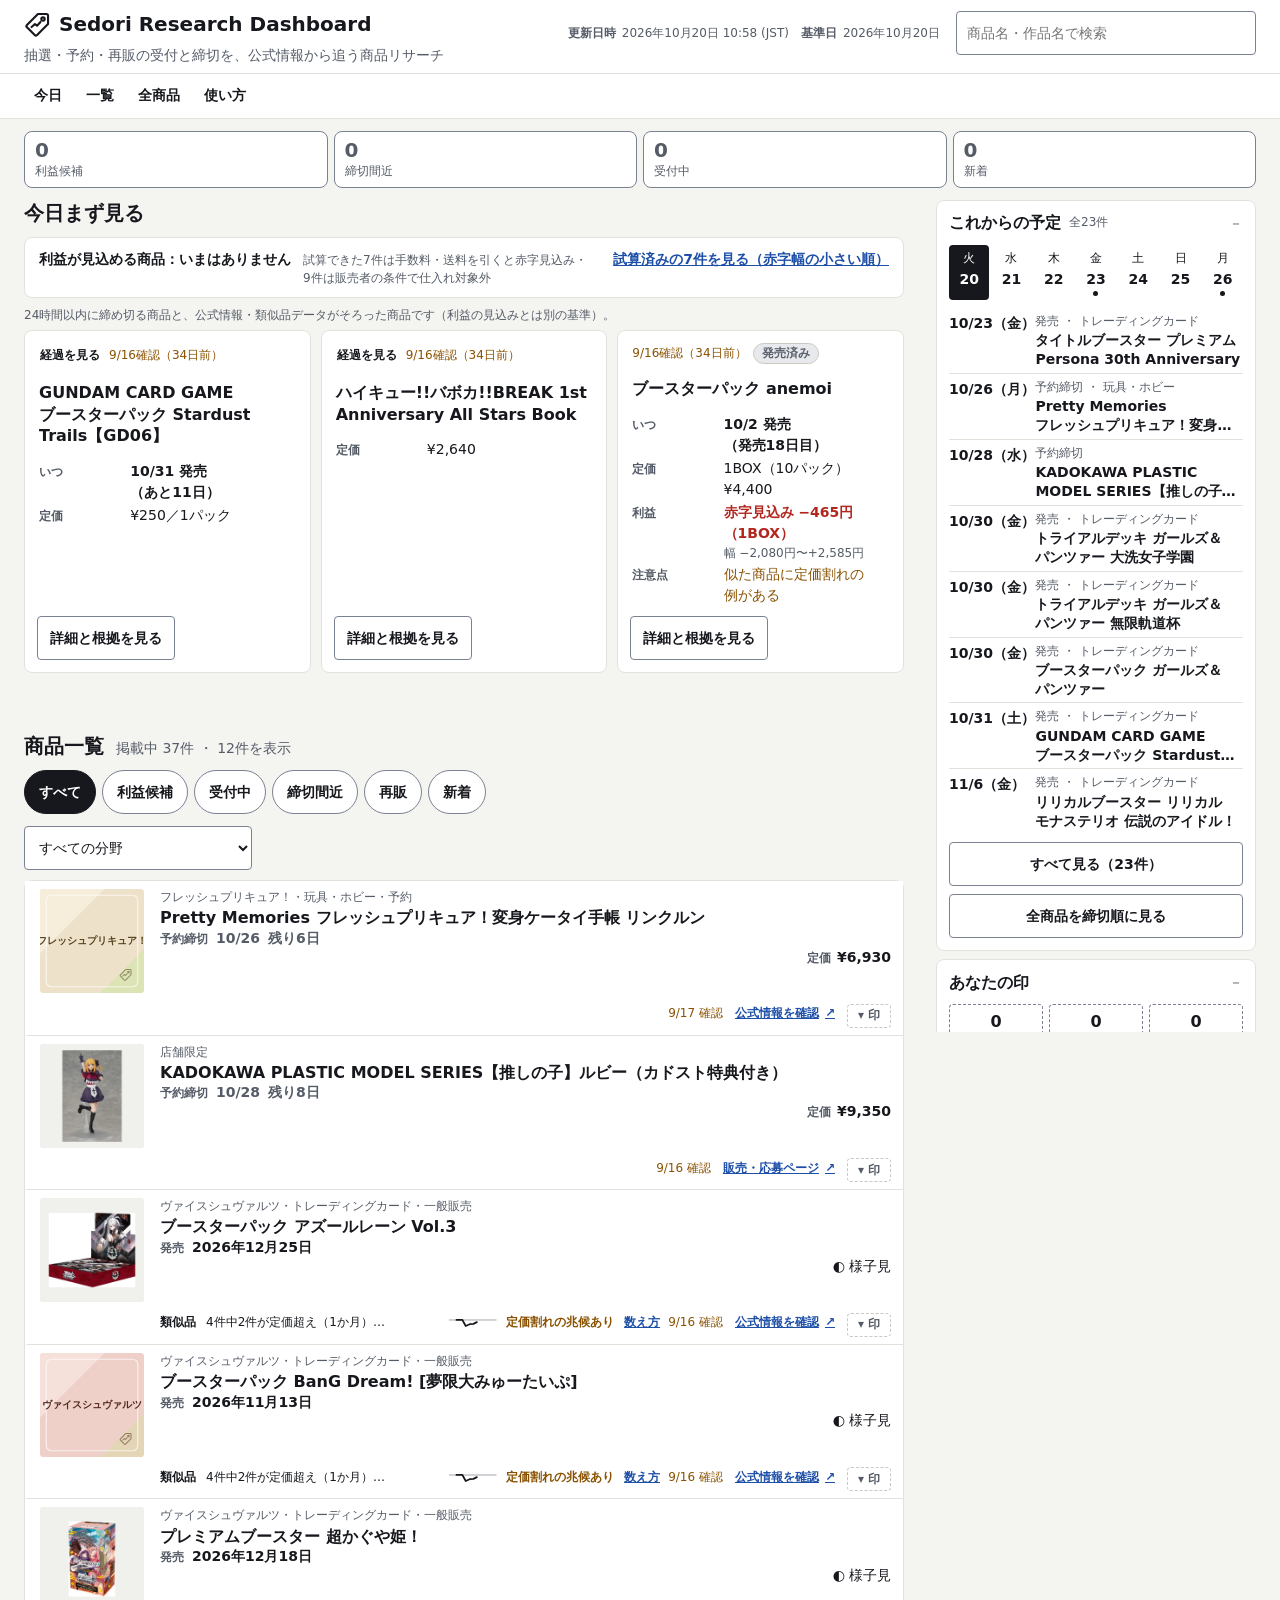
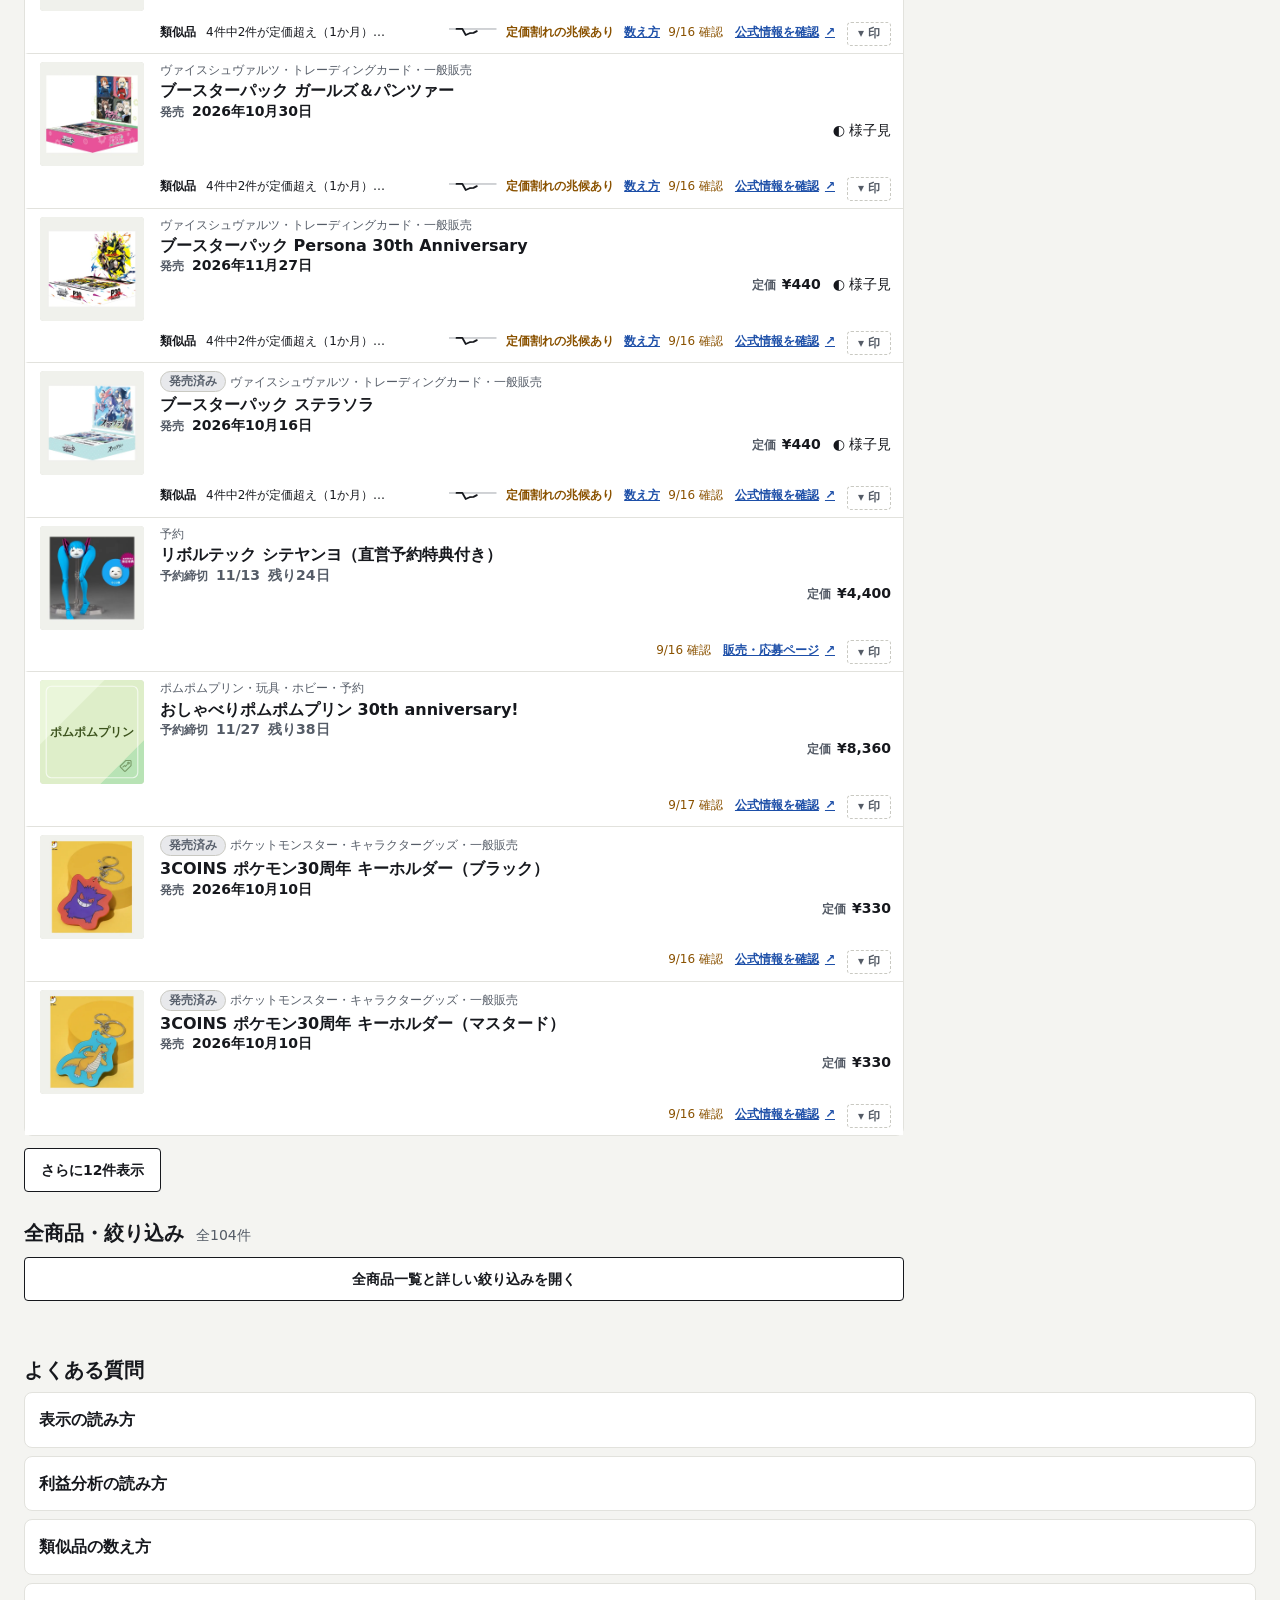
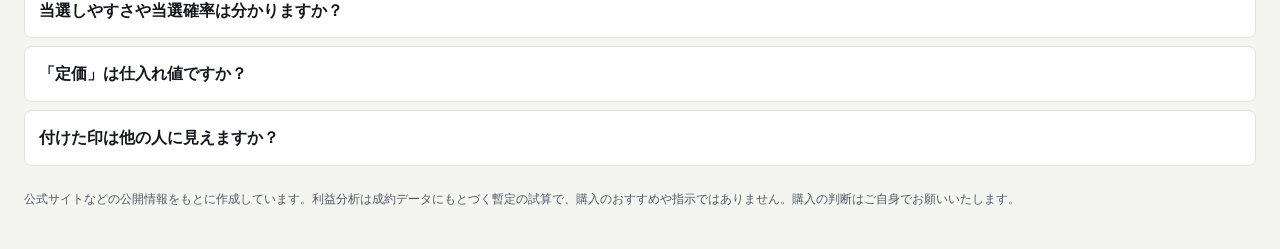
==== commit eaaffa8e: "dashboard: update published data (2026-10-20 11:10 JST)" ====
--- a/index.html
+++ b/index.html
@@ -118,7 +118,7 @@
              Deliberately a weaker, separate list — never counted or styled as 締切間近. -->
         <div class="feed-aux" id="feed-aux" hidden>
           <h3 class="sub-title">期日が7日以内のその他の商品</h3>
-          <p class="feed-aux-note">受付中かどうかはまだ確かめていません。応募の前に公式ページをご確認ください。</p>
+          <p class="feed-aux-note">応募の前に公式ページをご確認ください。</p>
           <ul class="feed-list feed-list--aux" id="feed-aux-list"></ul>
         </div>
 
@@ -225,15 +225,11 @@
                   <label class="field-label" for="f-signal">注目理由</label>
                   <select id="f-signal"><option value="">すべて</option></select>
                 </div>
-                <div class="field">
-                  <label class="field-label" for="f-profit">材料の集まり具合</label>
+                <div class="field" hidden>
+                  <label class="field-label" for="f-profit">取引価格の記録</label>
                   <select id="f-profit">
                     <option value="">すべて</option>
-                    <option value="NOT_EVALUATED">未評価</option>
-                    <option value="PARTIAL">一部を確認</option>
-                    <option value="ROUTE_EVIDENCE_PARTIAL">取得経路のみ確認</option>
-                    <option value="PRICE_EVIDENCE_READY">過去の取引価格を確認</option>
-                    <option value="FORMAL_READY">必要な材料がそろった</option>
+                    <option value="PRICE_EVIDENCE_READY">過去の取引価格あり</option>
                   </select>
                 </div>
                 <div class="field">
@@ -253,7 +249,6 @@
                     <option value="LEAN_BUY">買い寄り</option>
                     <option value="MIXED_SIGNALS">様子見</option>
                     <option value="LEAN_SKIP">見送り寄り</option>
-                    <option value="NOT_ENOUGH_EVIDENCE">目安なし</option>
                   </select>
                 </div>
                 <div class="field">
@@ -317,25 +312,22 @@
       <summary class="faq-sum">表示の読み方</summary>
       <ul class="legend-list">
         <li><span class="legend-sample"><span class="tier-chip tier--lead">公式・類似品データあり</span></span><span>公式情報で確認でき、定価と似た商品の成約が3件以上ある商品です。利益が出る・相場が確定したという意味ではありません。</span></li>
-        <li><span class="legend-sample"><span class="conf-chip conf--medium">情報の確度 中</span></span><span>受付・定価などの情報がどこまでそろっているかです。利益の試算の信頼度とは別のものです。</span></li>
         <li><span class="legend-sample"><span class="badge badge--open">受付中</span><span class="badge badge--urgent">締切間近</span></span><span>塗りつぶしは、いまの状態です。</span></li>
-        <li><span class="legend-sample"><span class="buy-glyph" aria-hidden="true">● ◐ ○ －</span></span><span><strong>買いの目安（参考）</strong>は似た過去の商品の取引からの参考で、利益ではありません。定価で買えた場合の数字で、抽選品は当選が前提です。</span></li>
+        <li><span class="legend-sample"><span class="buy-glyph" aria-hidden="true">● ◐ ○</span></span><span><strong>買いの目安（参考）</strong>は似た過去の商品の取引からの参考で、利益ではありません。定価で買えた場合の数字で、抽選品は当選が前提です。</span></li>
         <li><span class="legend-sample"><span class="badge badge--flag">新着</span><span class="badge badge--restock">再販</span></span><span>角型は補足の目印です。</span></li>
         <li><span><strong>更新日時と基準日：</strong>更新日時はこの一覧を作り直して公開した時刻、基準日は受付状況や「あと◯日」の基準にした日です。各行の「確認」は、その商品を最後に確認した日です。</span></li>
-        <li><span><strong>載っていない項目</strong>は、まだ確かめていない項目です。「なし」や「0」という意味ではありません。</span></li>
       </ul>
     </details>
 
     <details class="faq" id="profit-faq">
       <summary class="faq-sum">利益分析の読み方</summary>
       <ul class="faq-list">
-        <li>利益分析は<strong>暫定の試算</strong>で、購入の指示ではありません。過去実績での検証は件数がそろうまで完了扱いにしません。</li>
+        <li>利益分析は<strong>暫定の試算</strong>で、購入の指示ではありません。</li>
         <li>想定売価は保証ではありません。似た商品やこの商品の<strong>成約</strong>（出品中の価格ではなく、実際に売れた価格）から幅で示しています。</li>
-        <li>想定利益は、取得価格・販売手数料（10%）・送料・梱包費の仮定に基づく試算です。分からない値を0として計算することはしません（「未算定」と表示します）。</li>
+        <li>想定利益は、取得価格・販売手数料（10%）・送料・梱包費の仮定に基づく試算です。費用を0円とみなして計算することはしません。</li>
         <li>取得価格は、確認できた購入価格か、公式の販売で定価購入できる場合の公式定価だけを使います。パックとBOXなど販売単位が違う価格は換算しません。</li>
-        <li><strong>試算の信頼度</strong>は、この商品自身の成約・取得価格の確かさ・成約の件数・新しさなどから出します。この商品自身の成約がないうちは「低」までとし、利益候補にはしません。</li>
-        <li><strong>利益力</strong>は「純利益の大きさ40・下振れへの強さ20・回転15・供給の締まり10・資金効率10・タイミング5」の算定できた部分の和です。算定範囲が70%未満のときは出しません。試算の信頼度とは足し合わせません。</li>
-        <li>期待利益（売れる確率をかけた利益）は、過去実績で確率を検証できるまで算定しません。</li>
+        <li>この商品自身の成約がない商品は、利益候補にはしません。</li>
+        <li><strong>利益力</strong>は「純利益の大きさ40・下振れへの強さ20・回転15・供給の締まり10・資金効率10・タイミング5」の和です。</li>
       </ul>
     </details>
 
@@ -346,7 +338,7 @@
 
     <details class="faq">
       <summary class="faq-sum">当選しやすさや当選確率は分かりますか？</summary>
-      <p class="faq-a">当選確率は掲載していません。応募者数や当選数が公表されておらず、計算できないためです。抽選かどうか、応募期間、当選発表日、購入・応募の上限など、公表されている情報を載せています。</p>
+      <p class="faq-a">当選確率は掲載していません。応募者数や当選数が公表されていないためです。抽選かどうか、応募期間、当選発表日、購入・応募の上限など、公表されている情報を載せています。</p>
     </details>
     <details class="faq">
       <summary class="faq-sum">「定価」は仕入れ値ですか？</summary>
--- a/assets/style.css
+++ b/assets/style.css
@@ -1639,3 +1639,18 @@
 .faq-a { font-size: var(--fs-s); line-height: 1.6; }
 .faq > summary { cursor: pointer; font-weight: 700; min-height: var(--tap); display: flex; align-items: center; }
 .faq-list { margin: 6px 0 0; padding-left: 1.2em; font-size: var(--fs-s); display: grid; gap: 4px; }
+
+/* R27: effective-margin block */
+.pa-eff { margin: 0; overflow-wrap: anywhere; }
+.pa-eff-detail { margin: .4rem 0 .8rem; padding-bottom: .4rem; border-bottom: 1px solid var(--border); }
+.pa-eff p { margin: .1rem 0; line-height: 1.45; }
+.pa-eff-lbl { font-size: var(--fs-xs); color: var(--fg-muted); margin-right: .5rem; }
+.pa-eff-val { font-size: var(--fs-m); }
+.pa-eff--blocked_compliance, .pa-eff--negative_margin, .pa-eff--avoid_risk { color: var(--caution); }
+.pa-eff-cond { font-size: var(--fs-s); }
+.pa-eff-overlay { font-size: var(--fs-s); color: var(--caution); font-weight: 600; }
+.pa-eff-cond a { margin-left: .4rem; white-space: nowrap; }
+.pa-eff-score { font-weight: 600; }
+.pa-eff-list ul { margin: .1rem 0 .3rem 1.1rem; padding: 0; }
+.pa-eff-list li { font-size: var(--fs-s); }
+.pa-eff-note { font-size: var(--fs-xs); color: var(--fg-muted); }
